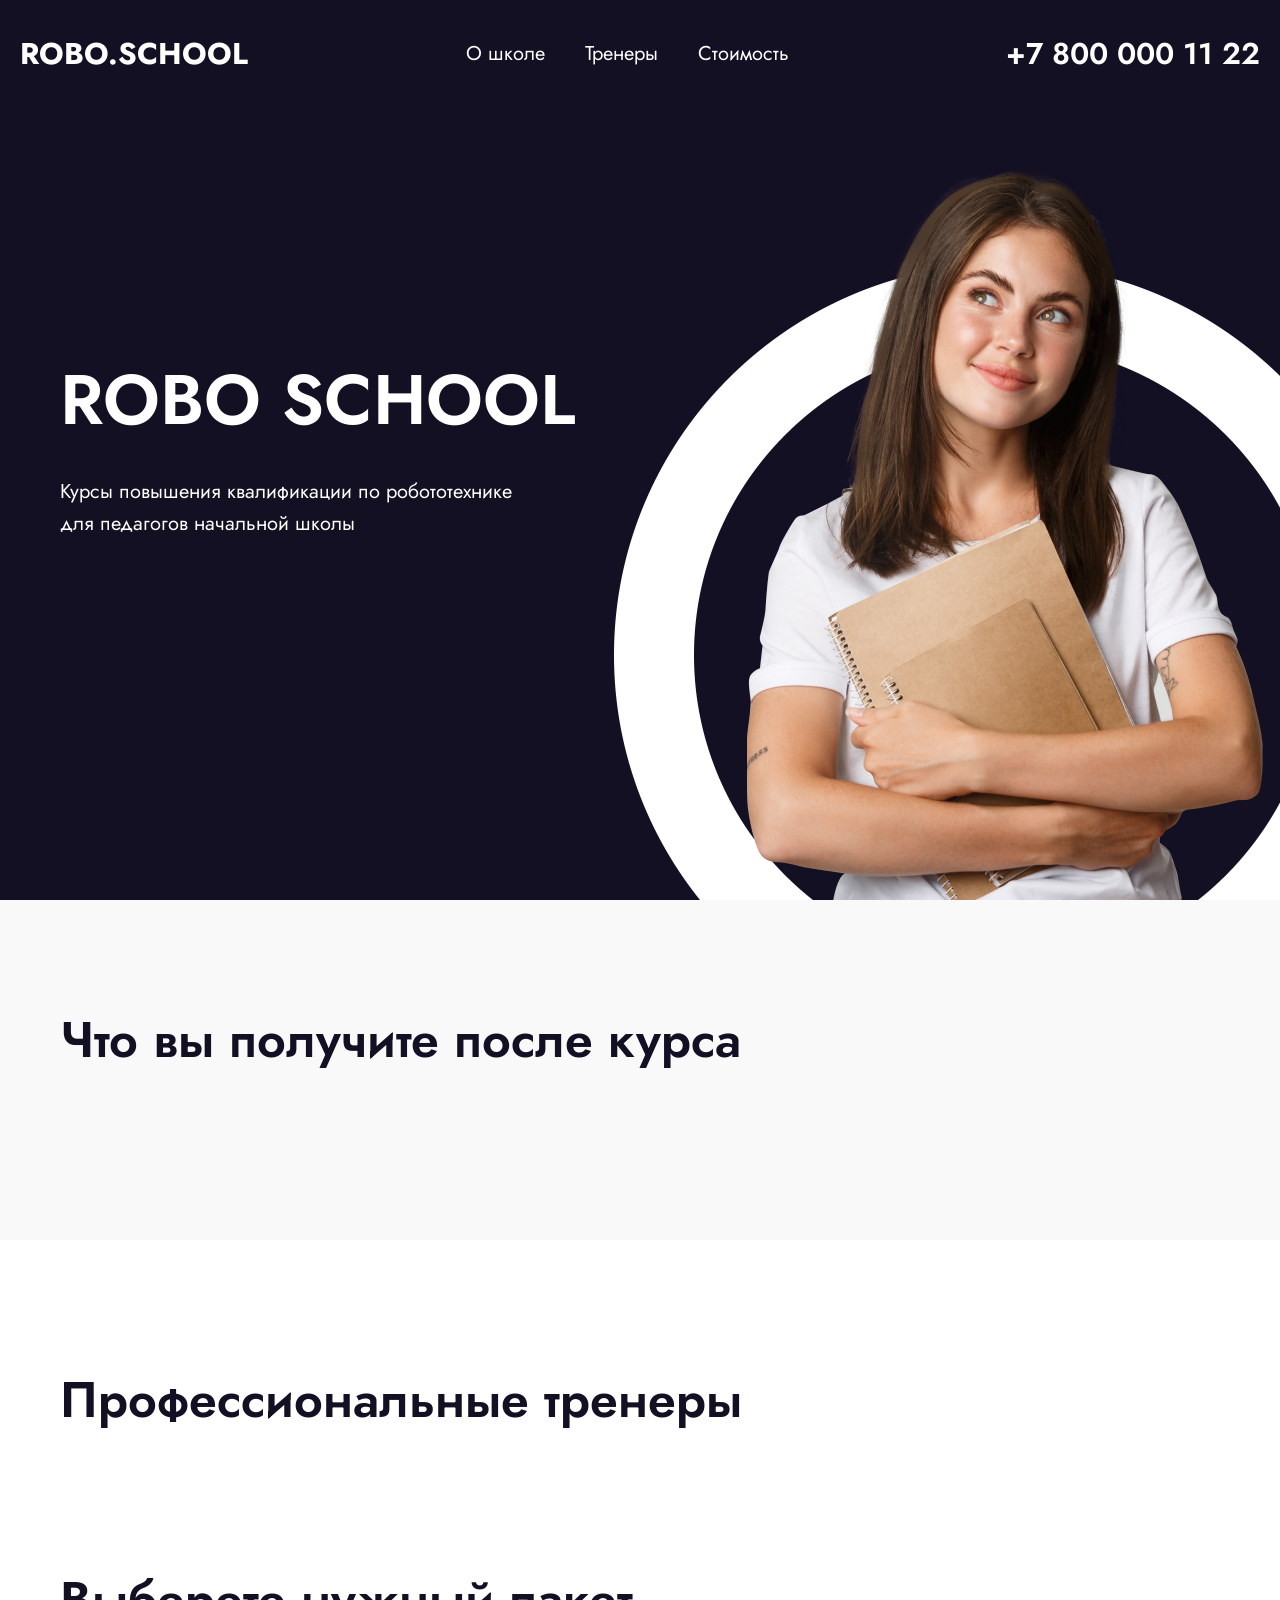
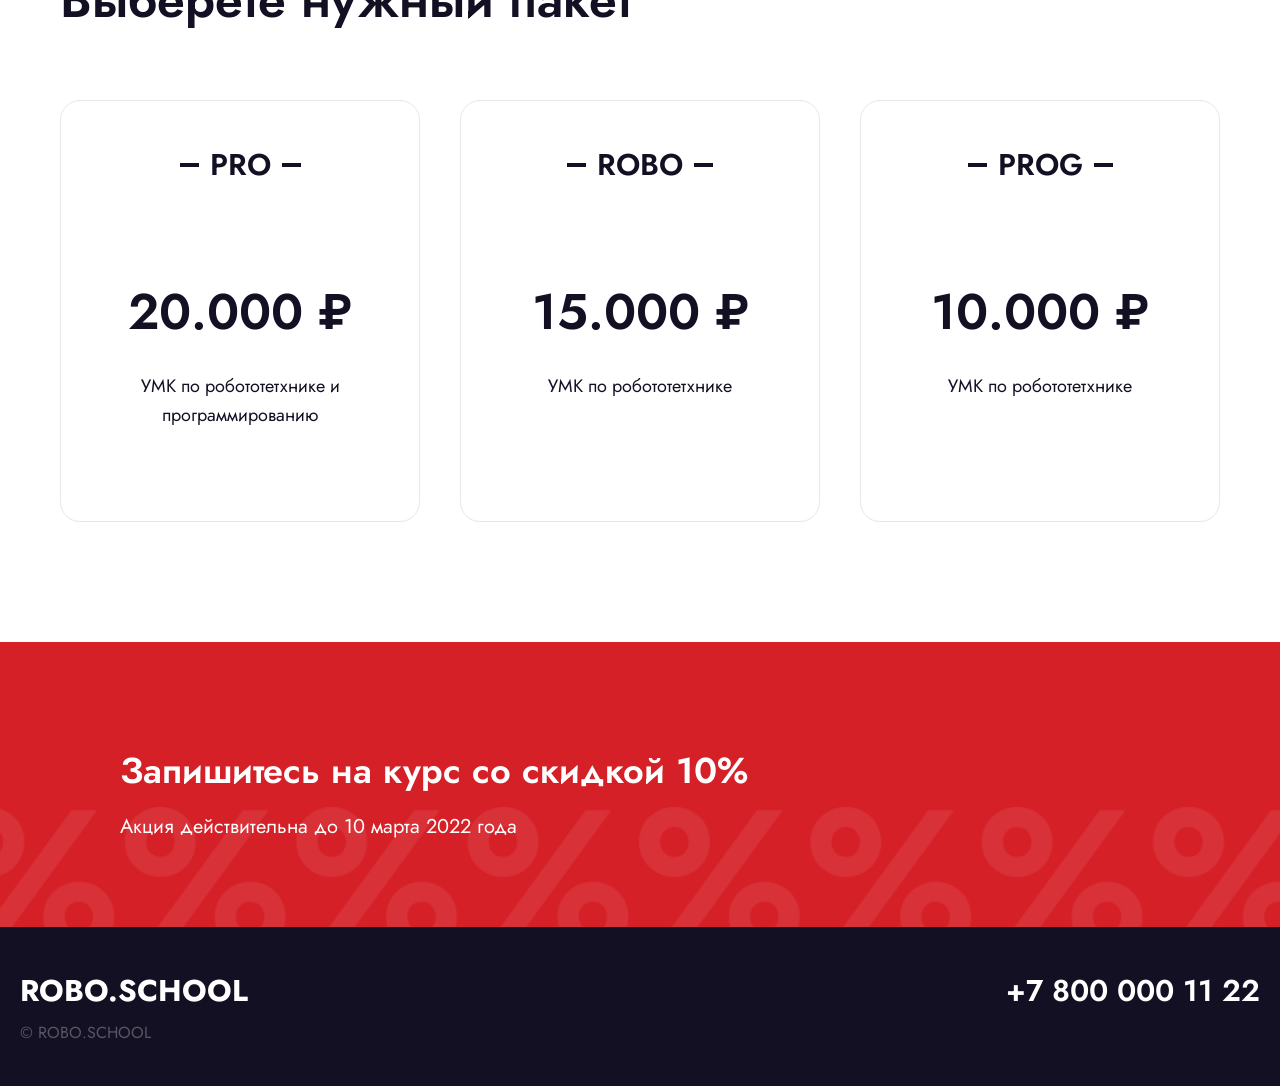
==== pr-/index.html @ 10975959 "deploy: 03b5c4674b8fe42978839a0ac30d35cf24e8079e" ====
<!doctype html>
<html lang="en">
  <head>
    <meta charset="UTF-8" />
    <meta name="viewport" content="width=device-width, initial-scale=1.0" />
    <title>Vite + React</title>
    <script type="module" crossorigin src="./assets/index-CXg_FxU7.js"></script>
    <link rel="stylesheet" crossorigin href="./assets/index.css">
  </head>
  <body>
    <div id="root"></div>
  </body>
</html>
---- pr-/assets/index.css ----
._container_1yjp9_1{margin:0 auto;padding:0 20px;max-width:1200px}._container_1yjp9_1._wide_1yjp9_6{max-width:1760px}@media screen and (max-width: 1024px){._container_1yjp9_1{padding:0 10px}}._logo_1rb8j_1{font-size:30px;font-weight:700;color:#fff}@media (max-width: 768px){._logo_1rb8j_1{font-size:20px}}._phoneCall_12clo_1{font-size:30px;font-weight:600;color:#fff}._phoneCall_12clo_1:hover{text-decoration:underline}._footer_1h3o1_1{background:#141024;color:#fff}._footer_1h3o1_1 ._content_1h3o1_5{padding:40px 0}._footer_1h3o1_1 ._content_1h3o1_5 ._wrapper_1h3o1_8{display:flex;justify-content:space-between;align-items:flex-start}._footer_1h3o1_1 ._content_1h3o1_5 ._copyright_1h3o1_13{font-size:16px;color:#595664;margin-top:5px}@media (max-width: 768px){._footer_1h3o1_1 ._content_1h3o1_5{padding:20px 0}._footer_1h3o1_1 ._content_1h3o1_5 ._wrapper_1h3o1_8{flex-direction:column;align-items:center;gap:20px}._footer_1h3o1_1 ._content_1h3o1_5 ._copyright_1h3o1_13{text-align:center;margin-top:40px}}._link_5upnr_1{white-space:nowrap;text-decoration:none;color:#fff;font-weight:400}._link_5upnr_1:hover{text-decoration:underline}._navbar_tcksv_1{display:flex;justify-content:space-between;align-items:center;list-style:none;gap:40px}._header_wcdqy_1{background:#141024;color:#fff;text-align:center;position:sticky;top:0;z-index:500}._header_wcdqy_1 ._content_wcdqy_9{display:flex;justify-content:space-between;align-items:center;padding:30px 0}@media (max-width: 1024px){._header_wcdqy_1 ._content_wcdqy_9{padding:10px 0}}._benefits_7eyi1_1{background-color:#f9f9f9;padding:100px 0}._benefits_7eyi1_1 ._wrapper_7eyi1_5 ._title_7eyi1_5{font-size:50px;font-weight:600}._benefits_7eyi1_1 ._wrapper_7eyi1_5 ._items_7eyi1_9{margin-top:60px;display:flex;justify-content:center;flex-wrap:wrap;gap:40px}._benefits_7eyi1_1 ._wrapper_7eyi1_5 ._items_7eyi1_9 ._item_7eyi1_9{flex-basis:360px}._benefits_7eyi1_1 ._wrapper_7eyi1_5 ._items_7eyi1_9 ._item_7eyi1_9 ._title_7eyi1_5{font-weight:600;font-size:24px;margin-top:20px}._benefits_7eyi1_1 ._wrapper_7eyi1_5 ._items_7eyi1_9 ._item_7eyi1_9 ._text_7eyi1_24{font-size:18px;color:#595664}@media (max-width: 768px){._benefits_7eyi1_1{padding:40px 0 52px}._benefits_7eyi1_1 ._wrapper_7eyi1_5 ._title_7eyi1_5{font-size:30px;line-height:1.3;text-align:center}._benefits_7eyi1_1 ._wrapper_7eyi1_5 ._items_7eyi1_9{margin-top:40px}._benefits_7eyi1_1 ._wrapper_7eyi1_5 ._items_7eyi1_9 ._item_7eyi1_9{flex-basis:300px}._benefits_7eyi1_1 ._wrapper_7eyi1_5 ._items_7eyi1_9 ._item_7eyi1_9 ._title_7eyi1_5{font-size:20px}._benefits_7eyi1_1 ._wrapper_7eyi1_5 ._items_7eyi1_9 ._item_7eyi1_9 ._text_7eyi1_24{font-size:16px}}._course_1msp0_1{background-color:#d52027;background-image:url(./percent.png);background-position:bottom;background-repeat:repeat-x;background-size:auto 120px;padding:87px 0;color:#fff}._course_1msp0_1 ._wrapper_1msp0_10{display:flex;flex-wrap:wrap;justify-content:center;gap:64px;padding:0 60px}._course_1msp0_1 ._wrapper_1msp0_10 ._text_1msp0_17{margin-top:19px;display:flex;flex:1 0 300px;flex-direction:column;color:#fff;line-height:1.3}._course_1msp0_1 ._wrapper_1msp0_10 ._text_1msp0_17 ._title_1msp0_25{font-weight:600;font-size:36px;line-height:1.3}._course_1msp0_1 ._wrapper_1msp0_10 ._text_1msp0_17 ._description_1msp0_30{margin-top:20px;font-weight:400}._course_1msp0_1 ._wrapper_1msp0_10 ._form_1msp0_34{display:flex;flex-direction:column;flex:0 1 500px;gap:10px}@media (max-width: 768px){._course_1msp0_1{background-image:none;padding:40px 0}._course_1msp0_1 ._wrapper_1msp0_10{gap:40px;padding:0}._course_1msp0_1 ._wrapper_1msp0_10 ._text_1msp0_17{text-align:center}._course_1msp0_1 ._wrapper_1msp0_10 ._text_1msp0_17 ._title_1msp0_25{font-size:30px}._course_1msp0_1 ._wrapper_1msp0_10 ._text_1msp0_17 ._description_1msp0_30{margin-top:10px}}._packageItem_lsbkm_1{flex-basis:360px;padding:40px;border:1px solid #e7e6e8;border-radius:20px;display:flex;flex-direction:column;align-items:center;text-align:center;transition:background-color .3s ease,color .3s ease,transform .3s ease}._packageItem_lsbkm_1:hover{background-color:#141024;color:#fff;transform:scale(1.03)}._packageItem_lsbkm_1:hover ._packageTitle_lsbkm_17:before,._packageItem_lsbkm_1:hover ._packageTitle_lsbkm_17:after{background-color:#fff}._packageItem_lsbkm_1 ._packageTitle_lsbkm_17{position:relative;font-weight:600;font-size:30px}._packageItem_lsbkm_1 ._packageTitle_lsbkm_17:before,._packageItem_lsbkm_1 ._packageTitle_lsbkm_17:after{position:absolute;content:"";top:50%;transform:translateY(-50%);height:4px;width:19px;background-color:#141024;transition:background-color .3s ease}._packageItem_lsbkm_1 ._packageTitle_lsbkm_17:before{left:-30px}._packageItem_lsbkm_1 ._packageTitle_lsbkm_17:after{right:-30px}._packageItem_lsbkm_1 ._packagePrice_lsbkm_41{margin-top:83px;font-weight:600;font-size:50px}._packageItem_lsbkm_1 ._packageDescription_lsbkm_46{margin-top:20px;font-size:18px;margin-bottom:51px}@media (max-width: 768px){._packageItem_lsbkm_1{padding:40px 20px;flex-basis:300px}._packageItem_lsbkm_1 ._packagePrice_lsbkm_41{font-size:40px;margin-top:40px}._packageItem_lsbkm_1 ._packageDescription_lsbkm_46{font-size:16px;max-width:250px;margin-bottom:40px}}._package_11eea_1 ._wrapper_11eea_1 ._title_11eea_1{font-size:50px;font-weight:600}._package_11eea_1 ._wrapper_11eea_1 ._packageList_11eea_5{display:flex;align-items:stretch;justify-content:center;flex-wrap:wrap;gap:40px;margin-top:60px}@media (max-width: 768px){._package_11eea_1{padding:60px 0}._package_11eea_1 ._wrapper_11eea_1 ._title_11eea_1{font-size:30px;line-height:1.4;text-align:center}._package_11eea_1 ._wrapper_11eea_1 ._packageList_11eea_5{margin-top:40px;gap:30px}}._promo_fthfa_1{position:relative;overflow:hidden;max-height:972px;height:calc(100dvh - 108px);background-color:#141024;color:#fff}._promo_fthfa_1 ._wrapper_fthfa_9{margin-top:116px;display:flex;flex-direction:column;align-items:flex-start}._promo_fthfa_1 ._wrapper_fthfa_9 ._title_fthfa_15{font-size:70px;font-weight:600}._promo_fthfa_1 ._wrapper_fthfa_9 ._subtitle_fthfa_19{margin-top:20px;max-width:478px}._promo_fthfa_1 ._wrapper_fthfa_9 ._img_fthfa_23{position:absolute;left:48%;top:55px;width:783px;height:auto}@media (max-width: 1024px){._promo_fthfa_1{height:calc(100dvh - 66px);padding:30px 0 40px}._promo_fthfa_1 ._wrapper_fthfa_9{margin-top:80px}}@media (max-width: 768px){._promo_fthfa_1{height:553px}._promo_fthfa_1 ._wrapper_fthfa_9{align-items:center;margin-top:0;height:100%}._promo_fthfa_1 ._wrapper_fthfa_9 ._title_fthfa_15{font-size:30px}._promo_fthfa_1 ._wrapper_fthfa_9 ._subtitle_fthfa_19{text-align:center;max-width:300px;margin-top:10px}._promo_fthfa_1 ._wrapper_fthfa_9 ._img_fthfa_23{width:273px;left:50%;top:unset;bottom:40px;transform:translate(-50%)}}._teachers_b3w72_1{padding-bottom:0}._teachers_b3w72_1 ._wrapper_b3w72_4 ._title_b3w72_4{font-size:50px;font-weight:600}@media (max-width: 768px){._teachers_b3w72_1{padding-top:60px}._teachers_b3w72_1 ._wrapper_b3w72_4 ._title_b3w72_4{line-height:1.4;font-size:30px;text-align:center}}*{padding:0;margin:0;border:none}*,*:before,*:after{padding:0;margin:0;border:0;-moz-box-sizing:border-box;-webkit-box-sizing:border-box;box-sizing:border-box}:focus,:active{outline:none}a:focus,a:active{outline:none}a,a:link,a:visited,a:hover{text-decoration:none}aside,nav,footer,header,section,main{display:block}h1,h2,h3,h4,h5,h6,p{font-size:inherit;font-weight:inherit}ul,ul li{list-style:none}img,svg{max-width:100%;height:auto}address{font-style:normal}input,textarea,button,select{font-family:inherit;font-size:inherit;color:inherit;background-color:transparent}input::-ms-clear{display:none}button,input[type=submit]{display:inline-block;box-shadow:none;background-color:transparent;background:none;cursor:pointer}input:focus,input:active,button:focus,button:active{outline:none}button::-moz-focus-inner{padding:0;border:0}label{cursor:pointer}@font-face{font-family:Jost;src:url(./Jost-Regular.woff2) format("woff2"),url(./Jost-Regular.ttf) format("ttf");font-weight:400;font-style:normal;font-display:swap}@font-face{font-family:Jost;src:url(./Jost-SemiBold.woff2) format("woff2"),url(./Jost-SemiBold.ttf) format("ttf");font-weight:600;font-style:normal;font-display:swap}@font-face{font-family:Jost;src:url(./Jost-Bold.woff2) format("woff2"),url(./Jost-Bold.ttf) format("ttf");font-weight:700;font-style:normal;font-display:swap}html{scroll-behavior:smooth}body{min-width:320px;min-height:100dvh;margin:0;font-family:Jost,sans-serif;font-weight:400;line-height:1.6;color:#141024;background-color:#fff;font-size:20px}body .lock{overflow:hidden}section{padding:120px 0}@media (max-width: 768px){body{font-size:16px}}
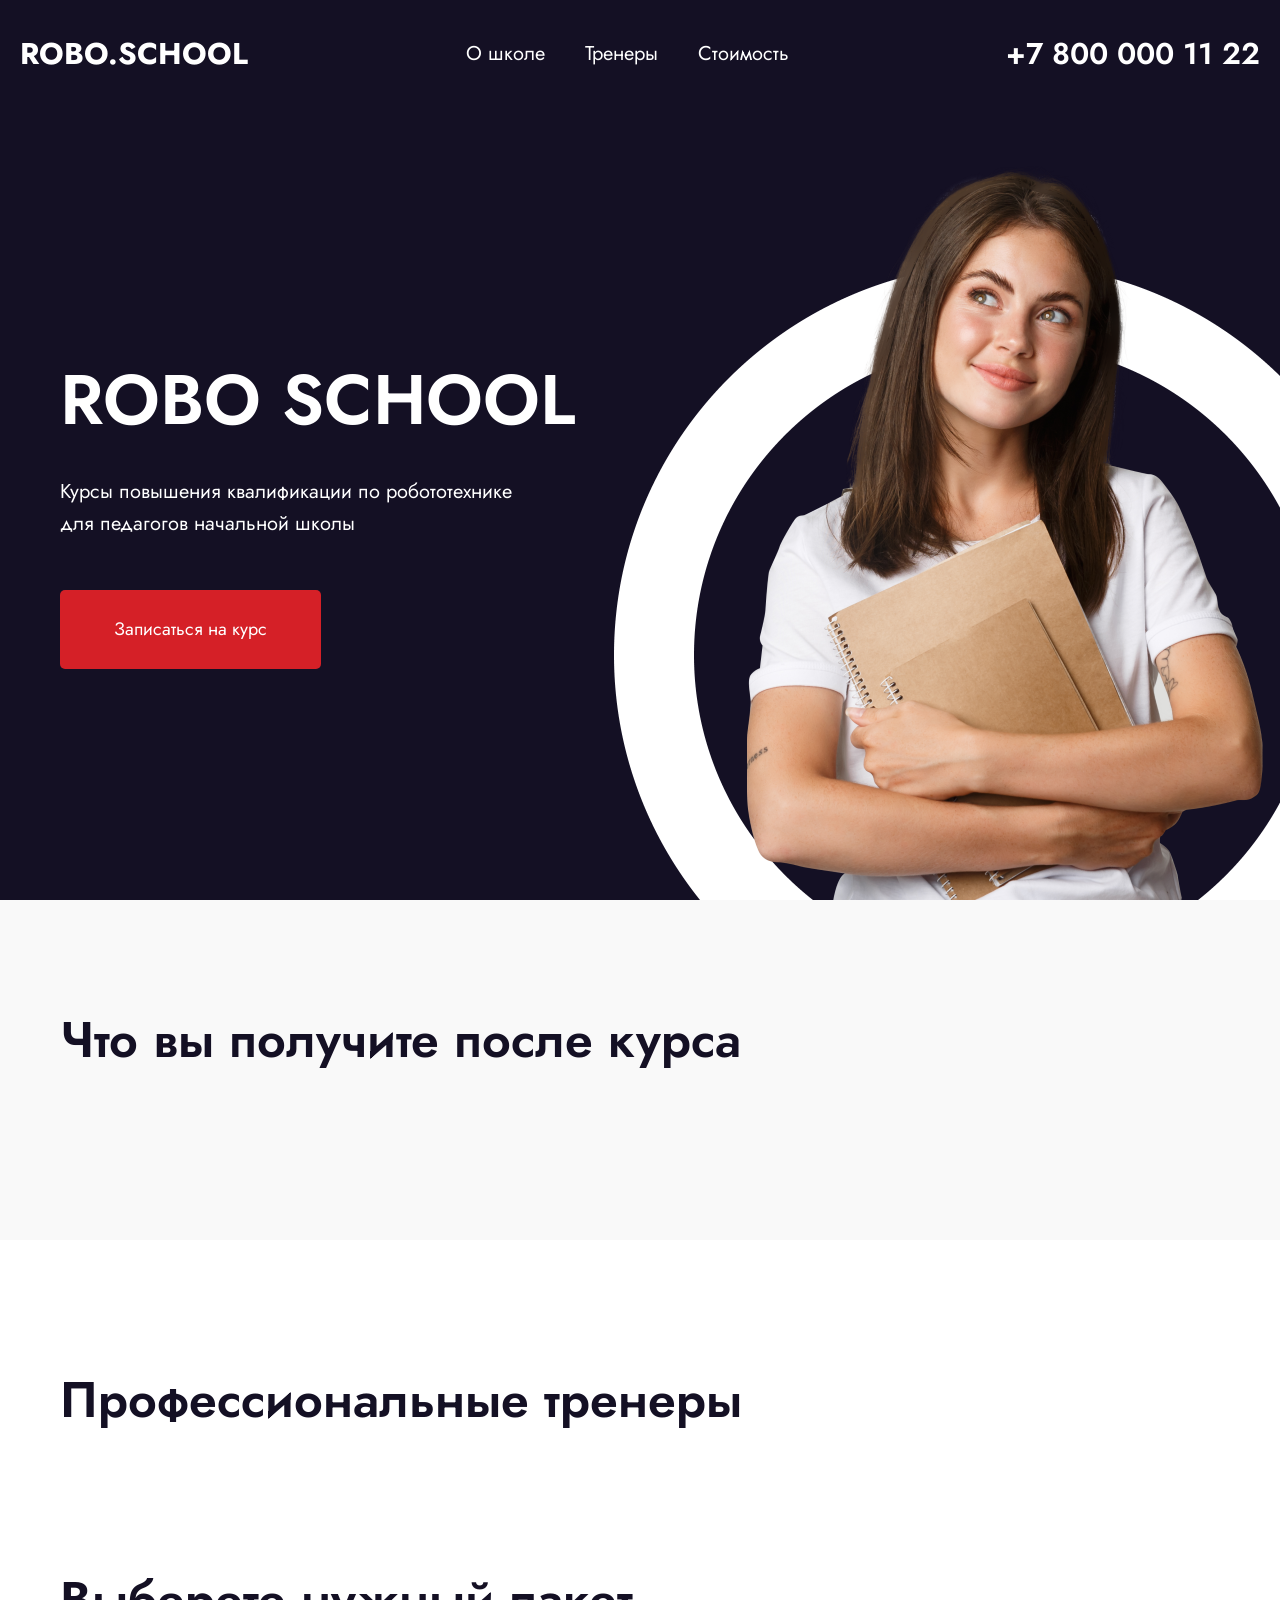
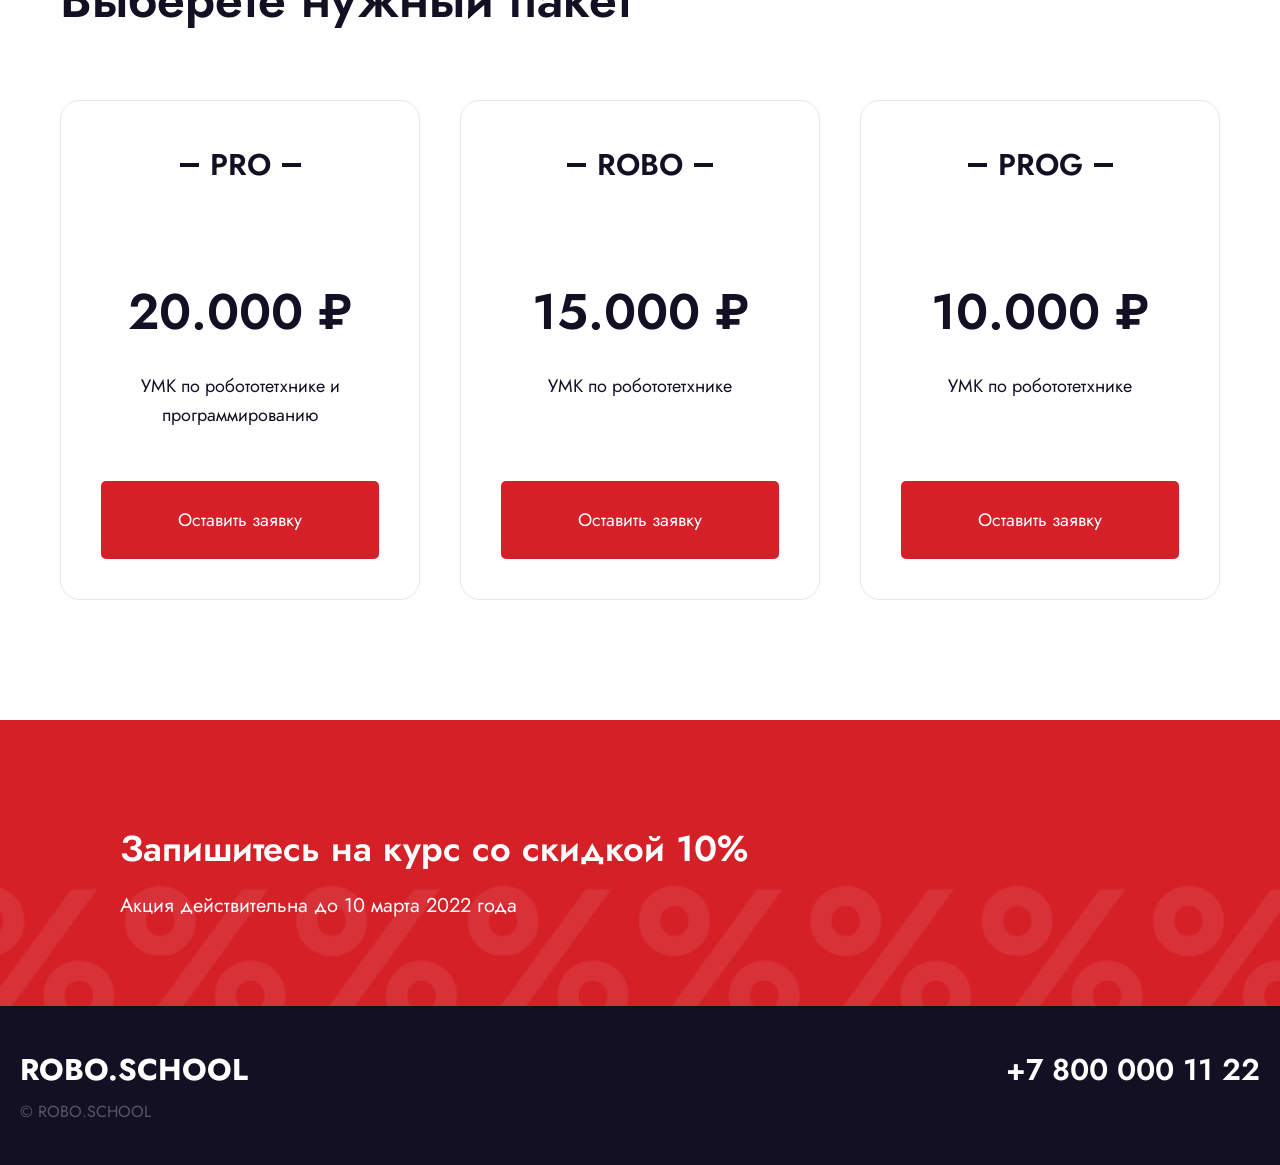
==== commit dbaf7f28: "deploy: 6cdd5f29ef4ab4408047e43806239aae95928a84" ====
--- a/pr-/index.html
+++ b/pr-/index.html
@@ -4,7 +4,7 @@
     <meta charset="UTF-8" />
     <meta name="viewport" content="width=device-width, initial-scale=1.0" />
     <title>Vite + React</title>
-    <script type="module" crossorigin src="./assets/index-CXg_FxU7.js"></script>
+    <script type="module" crossorigin src="./assets/index-CHeGaRl-.js"></script>
     <link rel="stylesheet" crossorigin href="./assets/index.css">
   </head>
   <body>
--- a/pr-/assets/index.css
+++ b/pr-/assets/index.css
@@ -1 +1 @@
-._container_1yjp9_1{margin:0 auto;padding:0 20px;max-width:1200px}._container_1yjp9_1._wide_1yjp9_6{max-width:1760px}@media screen and (max-width: 1024px){._container_1yjp9_1{padding:0 10px}}._logo_1rb8j_1{font-size:30px;font-weight:700;color:#fff}@media (max-width: 768px){._logo_1rb8j_1{font-size:20px}}._phoneCall_12clo_1{font-size:30px;font-weight:600;color:#fff}._phoneCall_12clo_1:hover{text-decoration:underline}._footer_1h3o1_1{background:#141024;color:#fff}._footer_1h3o1_1 ._content_1h3o1_5{padding:40px 0}._footer_1h3o1_1 ._content_1h3o1_5 ._wrapper_1h3o1_8{display:flex;justify-content:space-between;align-items:flex-start}._footer_1h3o1_1 ._content_1h3o1_5 ._copyright_1h3o1_13{font-size:16px;color:#595664;margin-top:5px}@media (max-width: 768px){._footer_1h3o1_1 ._content_1h3o1_5{padding:20px 0}._footer_1h3o1_1 ._content_1h3o1_5 ._wrapper_1h3o1_8{flex-direction:column;align-items:center;gap:20px}._footer_1h3o1_1 ._content_1h3o1_5 ._copyright_1h3o1_13{text-align:center;margin-top:40px}}._link_5upnr_1{white-space:nowrap;text-decoration:none;color:#fff;font-weight:400}._link_5upnr_1:hover{text-decoration:underline}._navbar_tcksv_1{display:flex;justify-content:space-between;align-items:center;list-style:none;gap:40px}._header_wcdqy_1{background:#141024;color:#fff;text-align:center;position:sticky;top:0;z-index:500}._header_wcdqy_1 ._content_wcdqy_9{display:flex;justify-content:space-between;align-items:center;padding:30px 0}@media (max-width: 1024px){._header_wcdqy_1 ._content_wcdqy_9{padding:10px 0}}._benefits_7eyi1_1{background-color:#f9f9f9;padding:100px 0}._benefits_7eyi1_1 ._wrapper_7eyi1_5 ._title_7eyi1_5{font-size:50px;font-weight:600}._benefits_7eyi1_1 ._wrapper_7eyi1_5 ._items_7eyi1_9{margin-top:60px;display:flex;justify-content:center;flex-wrap:wrap;gap:40px}._benefits_7eyi1_1 ._wrapper_7eyi1_5 ._items_7eyi1_9 ._item_7eyi1_9{flex-basis:360px}._benefits_7eyi1_1 ._wrapper_7eyi1_5 ._items_7eyi1_9 ._item_7eyi1_9 ._title_7eyi1_5{font-weight:600;font-size:24px;margin-top:20px}._benefits_7eyi1_1 ._wrapper_7eyi1_5 ._items_7eyi1_9 ._item_7eyi1_9 ._text_7eyi1_24{font-size:18px;color:#595664}@media (max-width: 768px){._benefits_7eyi1_1{padding:40px 0 52px}._benefits_7eyi1_1 ._wrapper_7eyi1_5 ._title_7eyi1_5{font-size:30px;line-height:1.3;text-align:center}._benefits_7eyi1_1 ._wrapper_7eyi1_5 ._items_7eyi1_9{margin-top:40px}._benefits_7eyi1_1 ._wrapper_7eyi1_5 ._items_7eyi1_9 ._item_7eyi1_9{flex-basis:300px}._benefits_7eyi1_1 ._wrapper_7eyi1_5 ._items_7eyi1_9 ._item_7eyi1_9 ._title_7eyi1_5{font-size:20px}._benefits_7eyi1_1 ._wrapper_7eyi1_5 ._items_7eyi1_9 ._item_7eyi1_9 ._text_7eyi1_24{font-size:16px}}._course_1msp0_1{background-color:#d52027;background-image:url(./percent.png);background-position:bottom;background-repeat:repeat-x;background-size:auto 120px;padding:87px 0;color:#fff}._course_1msp0_1 ._wrapper_1msp0_10{display:flex;flex-wrap:wrap;justify-content:center;gap:64px;padding:0 60px}._course_1msp0_1 ._wrapper_1msp0_10 ._text_1msp0_17{margin-top:19px;display:flex;flex:1 0 300px;flex-direction:column;color:#fff;line-height:1.3}._course_1msp0_1 ._wrapper_1msp0_10 ._text_1msp0_17 ._title_1msp0_25{font-weight:600;font-size:36px;line-height:1.3}._course_1msp0_1 ._wrapper_1msp0_10 ._text_1msp0_17 ._description_1msp0_30{margin-top:20px;font-weight:400}._course_1msp0_1 ._wrapper_1msp0_10 ._form_1msp0_34{display:flex;flex-direction:column;flex:0 1 500px;gap:10px}@media (max-width: 768px){._course_1msp0_1{background-image:none;padding:40px 0}._course_1msp0_1 ._wrapper_1msp0_10{gap:40px;padding:0}._course_1msp0_1 ._wrapper_1msp0_10 ._text_1msp0_17{text-align:center}._course_1msp0_1 ._wrapper_1msp0_10 ._text_1msp0_17 ._title_1msp0_25{font-size:30px}._course_1msp0_1 ._wrapper_1msp0_10 ._text_1msp0_17 ._description_1msp0_30{margin-top:10px}}._packageItem_lsbkm_1{flex-basis:360px;padding:40px;border:1px solid #e7e6e8;border-radius:20px;display:flex;flex-direction:column;align-items:center;text-align:center;transition:background-color .3s ease,color .3s ease,transform .3s ease}._packageItem_lsbkm_1:hover{background-color:#141024;color:#fff;transform:scale(1.03)}._packageItem_lsbkm_1:hover ._packageTitle_lsbkm_17:before,._packageItem_lsbkm_1:hover ._packageTitle_lsbkm_17:after{background-color:#fff}._packageItem_lsbkm_1 ._packageTitle_lsbkm_17{position:relative;font-weight:600;font-size:30px}._packageItem_lsbkm_1 ._packageTitle_lsbkm_17:before,._packageItem_lsbkm_1 ._packageTitle_lsbkm_17:after{position:absolute;content:"";top:50%;transform:translateY(-50%);height:4px;width:19px;background-color:#141024;transition:background-color .3s ease}._packageItem_lsbkm_1 ._packageTitle_lsbkm_17:before{left:-30px}._packageItem_lsbkm_1 ._packageTitle_lsbkm_17:after{right:-30px}._packageItem_lsbkm_1 ._packagePrice_lsbkm_41{margin-top:83px;font-weight:600;font-size:50px}._packageItem_lsbkm_1 ._packageDescription_lsbkm_46{margin-top:20px;font-size:18px;margin-bottom:51px}@media (max-width: 768px){._packageItem_lsbkm_1{padding:40px 20px;flex-basis:300px}._packageItem_lsbkm_1 ._packagePrice_lsbkm_41{font-size:40px;margin-top:40px}._packageItem_lsbkm_1 ._packageDescription_lsbkm_46{font-size:16px;max-width:250px;margin-bottom:40px}}._package_11eea_1 ._wrapper_11eea_1 ._title_11eea_1{font-size:50px;font-weight:600}._package_11eea_1 ._wrapper_11eea_1 ._packageList_11eea_5{display:flex;align-items:stretch;justify-content:center;flex-wrap:wrap;gap:40px;margin-top:60px}@media (max-width: 768px){._package_11eea_1{padding:60px 0}._package_11eea_1 ._wrapper_11eea_1 ._title_11eea_1{font-size:30px;line-height:1.4;text-align:center}._package_11eea_1 ._wrapper_11eea_1 ._packageList_11eea_5{margin-top:40px;gap:30px}}._promo_fthfa_1{position:relative;overflow:hidden;max-height:972px;height:calc(100dvh - 108px);background-color:#141024;color:#fff}._promo_fthfa_1 ._wrapper_fthfa_9{margin-top:116px;display:flex;flex-direction:column;align-items:flex-start}._promo_fthfa_1 ._wrapper_fthfa_9 ._title_fthfa_15{font-size:70px;font-weight:600}._promo_fthfa_1 ._wrapper_fthfa_9 ._subtitle_fthfa_19{margin-top:20px;max-width:478px}._promo_fthfa_1 ._wrapper_fthfa_9 ._img_fthfa_23{position:absolute;left:48%;top:55px;width:783px;height:auto}@media (max-width: 1024px){._promo_fthfa_1{height:calc(100dvh - 66px);padding:30px 0 40px}._promo_fthfa_1 ._wrapper_fthfa_9{margin-top:80px}}@media (max-width: 768px){._promo_fthfa_1{height:553px}._promo_fthfa_1 ._wrapper_fthfa_9{align-items:center;margin-top:0;height:100%}._promo_fthfa_1 ._wrapper_fthfa_9 ._title_fthfa_15{font-size:30px}._promo_fthfa_1 ._wrapper_fthfa_9 ._subtitle_fthfa_19{text-align:center;max-width:300px;margin-top:10px}._promo_fthfa_1 ._wrapper_fthfa_9 ._img_fthfa_23{width:273px;left:50%;top:unset;bottom:40px;transform:translate(-50%)}}._teachers_b3w72_1{padding-bottom:0}._teachers_b3w72_1 ._wrapper_b3w72_4 ._title_b3w72_4{font-size:50px;font-weight:600}@media (max-width: 768px){._teachers_b3w72_1{padding-top:60px}._teachers_b3w72_1 ._wrapper_b3w72_4 ._title_b3w72_4{line-height:1.4;font-size:30px;text-align:center}}*{padding:0;margin:0;border:none}*,*:before,*:after{padding:0;margin:0;border:0;-moz-box-sizing:border-box;-webkit-box-sizing:border-box;box-sizing:border-box}:focus,:active{outline:none}a:focus,a:active{outline:none}a,a:link,a:visited,a:hover{text-decoration:none}aside,nav,footer,header,section,main{display:block}h1,h2,h3,h4,h5,h6,p{font-size:inherit;font-weight:inherit}ul,ul li{list-style:none}img,svg{max-width:100%;height:auto}address{font-style:normal}input,textarea,button,select{font-family:inherit;font-size:inherit;color:inherit;background-color:transparent}input::-ms-clear{display:none}button,input[type=submit]{display:inline-block;box-shadow:none;background-color:transparent;background:none;cursor:pointer}input:focus,input:active,button:focus,button:active{outline:none}button::-moz-focus-inner{padding:0;border:0}label{cursor:pointer}@font-face{font-family:Jost;src:url(./Jost-Regular.woff2) format("woff2"),url(./Jost-Regular.ttf) format("ttf");font-weight:400;font-style:normal;font-display:swap}@font-face{font-family:Jost;src:url(./Jost-SemiBold.woff2) format("woff2"),url(./Jost-SemiBold.ttf) format("ttf");font-weight:600;font-style:normal;font-display:swap}@font-face{font-family:Jost;src:url(./Jost-Bold.woff2) format("woff2"),url(./Jost-Bold.ttf) format("ttf");font-weight:700;font-style:normal;font-display:swap}html{scroll-behavior:smooth}body{min-width:320px;min-height:100dvh;margin:0;font-family:Jost,sans-serif;font-weight:400;line-height:1.6;color:#141024;background-color:#fff;font-size:20px}body .lock{overflow:hidden}section{padding:120px 0}@media (max-width: 768px){body{font-size:16px}}
+._container_1ewqi_1{margin:0 auto;padding:0 20px;max-width:1200px;height:100%}._container_1ewqi_1._wide_1ewqi_7{max-width:1760px}@media screen and (max-width: 1024px){._container_1ewqi_1{padding:0 10px}}._logo_1rb8j_1{font-size:30px;font-weight:700;color:#fff}@media (max-width: 768px){._logo_1rb8j_1{font-size:20px}}._phoneCall_12clo_1{font-size:30px;font-weight:600;color:#fff}._phoneCall_12clo_1:hover{text-decoration:underline}._footer_1h3o1_1{background:#141024;color:#fff}._footer_1h3o1_1 ._content_1h3o1_5{padding:40px 0}._footer_1h3o1_1 ._content_1h3o1_5 ._wrapper_1h3o1_8{display:flex;justify-content:space-between;align-items:flex-start}._footer_1h3o1_1 ._content_1h3o1_5 ._copyright_1h3o1_13{font-size:16px;color:#595664;margin-top:5px}@media (max-width: 768px){._footer_1h3o1_1 ._content_1h3o1_5{padding:20px 0}._footer_1h3o1_1 ._content_1h3o1_5 ._wrapper_1h3o1_8{flex-direction:column;align-items:center;gap:20px}._footer_1h3o1_1 ._content_1h3o1_5 ._copyright_1h3o1_13{text-align:center;margin-top:40px}}._link_5upnr_1{white-space:nowrap;text-decoration:none;color:#fff;font-weight:400}._link_5upnr_1:hover{text-decoration:underline}._navbar_tcksv_1{display:flex;justify-content:space-between;align-items:center;list-style:none;gap:40px}._header_wcdqy_1{background:#141024;color:#fff;text-align:center;position:sticky;top:0;z-index:500}._header_wcdqy_1 ._content_wcdqy_9{display:flex;justify-content:space-between;align-items:center;padding:30px 0}@media (max-width: 1024px){._header_wcdqy_1 ._content_wcdqy_9{padding:10px 0}}._benefits_7eyi1_1{background-color:#f9f9f9;padding:100px 0}._benefits_7eyi1_1 ._wrapper_7eyi1_5 ._title_7eyi1_5{font-size:50px;font-weight:600}._benefits_7eyi1_1 ._wrapper_7eyi1_5 ._items_7eyi1_9{margin-top:60px;display:flex;justify-content:center;flex-wrap:wrap;gap:40px}._benefits_7eyi1_1 ._wrapper_7eyi1_5 ._items_7eyi1_9 ._item_7eyi1_9{flex-basis:360px}._benefits_7eyi1_1 ._wrapper_7eyi1_5 ._items_7eyi1_9 ._item_7eyi1_9 ._title_7eyi1_5{font-weight:600;font-size:24px;margin-top:20px}._benefits_7eyi1_1 ._wrapper_7eyi1_5 ._items_7eyi1_9 ._item_7eyi1_9 ._text_7eyi1_24{font-size:18px;color:#595664}@media (max-width: 768px){._benefits_7eyi1_1{padding:40px 0 52px}._benefits_7eyi1_1 ._wrapper_7eyi1_5 ._title_7eyi1_5{font-size:30px;line-height:1.3;text-align:center}._benefits_7eyi1_1 ._wrapper_7eyi1_5 ._items_7eyi1_9{margin-top:40px}._benefits_7eyi1_1 ._wrapper_7eyi1_5 ._items_7eyi1_9 ._item_7eyi1_9{flex-basis:300px}._benefits_7eyi1_1 ._wrapper_7eyi1_5 ._items_7eyi1_9 ._item_7eyi1_9 ._title_7eyi1_5{font-size:20px}._benefits_7eyi1_1 ._wrapper_7eyi1_5 ._items_7eyi1_9 ._item_7eyi1_9 ._text_7eyi1_24{font-size:16px}}._course_1msp0_1{background-color:#d52027;background-image:url(./percent.png);background-position:bottom;background-repeat:repeat-x;background-size:auto 120px;padding:87px 0;color:#fff}._course_1msp0_1 ._wrapper_1msp0_10{display:flex;flex-wrap:wrap;justify-content:center;gap:64px;padding:0 60px}._course_1msp0_1 ._wrapper_1msp0_10 ._text_1msp0_17{margin-top:19px;display:flex;flex:1 0 300px;flex-direction:column;color:#fff;line-height:1.3}._course_1msp0_1 ._wrapper_1msp0_10 ._text_1msp0_17 ._title_1msp0_25{font-weight:600;font-size:36px;line-height:1.3}._course_1msp0_1 ._wrapper_1msp0_10 ._text_1msp0_17 ._description_1msp0_30{margin-top:20px;font-weight:400}._course_1msp0_1 ._wrapper_1msp0_10 ._form_1msp0_34{display:flex;flex-direction:column;flex:0 1 500px;gap:10px}@media (max-width: 768px){._course_1msp0_1{background-image:none;padding:40px 0}._course_1msp0_1 ._wrapper_1msp0_10{gap:40px;padding:0}._course_1msp0_1 ._wrapper_1msp0_10 ._text_1msp0_17{text-align:center}._course_1msp0_1 ._wrapper_1msp0_10 ._text_1msp0_17 ._title_1msp0_25{font-size:30px}._course_1msp0_1 ._wrapper_1msp0_10 ._text_1msp0_17 ._description_1msp0_30{margin-top:10px}}._button_1bgjq_1{display:inline-flex;justify-content:center;align-items:center;padding:25px 54px;font-size:18px;font-weight:400;line-height:1.6;text-align:center;text-decoration:none;cursor:pointer;border:none;border-radius:5px;-webkit-user-select:none;user-select:none}._primary_1bgjq_17{background-color:#d52027;color:#fff;transition:background-color .3s ease}._primary_1bgjq_17:hover{background-color:#b9191d}._secondary_1bgjq_26{background-color:#141024;color:#e7e6e8;transition:background-color .3s ease}._secondary_1bgjq_26:hover{background:#282148}._text_1bgjq_35{padding:0;border-radius:0;color:#d52027;transition:color .3s ease}._text_1bgjq_35:hover{color:#b9191d}._packageItem_1s67t_1{flex-basis:360px;padding:40px;border:1px solid #e7e6e8;border-radius:20px;display:flex;flex-direction:column;align-items:center;text-align:center;transition:background-color .3s ease,color .3s ease,transform .3s ease}._packageItem_1s67t_1:hover{background-color:#141024;color:#fff;transform:scale(1.03)}._packageItem_1s67t_1:hover ._packageTitle_1s67t_17:before,._packageItem_1s67t_1:hover ._packageTitle_1s67t_17:after{background-color:#fff}._packageItem_1s67t_1 ._packageTitle_1s67t_17{position:relative;font-weight:600;font-size:30px}._packageItem_1s67t_1 ._packageTitle_1s67t_17:before,._packageItem_1s67t_1 ._packageTitle_1s67t_17:after{position:absolute;content:"";top:50%;transform:translateY(-50%);height:4px;width:19px;background-color:#141024;transition:background-color .3s ease}._packageItem_1s67t_1 ._packageTitle_1s67t_17:before{left:-30px}._packageItem_1s67t_1 ._packageTitle_1s67t_17:after{right:-30px}._packageItem_1s67t_1 ._packagePrice_1s67t_41{margin-top:83px;font-weight:600;font-size:50px}._packageItem_1s67t_1 ._packageDescription_1s67t_46{margin-top:20px;font-size:18px;margin-bottom:51px}._packageItem_1s67t_1 ._packageBtn_1s67t_51{margin-top:auto;width:100%}@media (max-width: 768px){._packageItem_1s67t_1{padding:40px 20px;flex-basis:300px}._packageItem_1s67t_1 ._packagePrice_1s67t_41{font-size:40px;margin-top:40px}._packageItem_1s67t_1 ._packageDescription_1s67t_46{font-size:16px;max-width:250px;margin-bottom:40px}._packageItem_1s67t_1 ._packageBtn_1s67t_51{padding:17px;font-size:16px}}._package_11eea_1 ._wrapper_11eea_1 ._title_11eea_1{font-size:50px;font-weight:600}._package_11eea_1 ._wrapper_11eea_1 ._packageList_11eea_5{display:flex;align-items:stretch;justify-content:center;flex-wrap:wrap;gap:40px;margin-top:60px}@media (max-width: 768px){._package_11eea_1{padding:60px 0}._package_11eea_1 ._wrapper_11eea_1 ._title_11eea_1{font-size:30px;line-height:1.4;text-align:center}._package_11eea_1 ._wrapper_11eea_1 ._packageList_11eea_5{margin-top:40px;gap:30px}}._promo_1s8qn_1{position:relative;overflow:hidden;max-height:972px;height:calc(100dvh - 108px);background-color:#141024;color:#fff}._promo_1s8qn_1 ._wrapper_1s8qn_9{margin-top:116px;display:flex;flex-direction:column;align-items:flex-start}._promo_1s8qn_1 ._wrapper_1s8qn_9 ._title_1s8qn_15{font-size:70px;font-weight:600}._promo_1s8qn_1 ._wrapper_1s8qn_9 ._subtitle_1s8qn_19{margin-top:20px;max-width:478px}._promo_1s8qn_1 ._wrapper_1s8qn_9 ._promoBtn_1s8qn_23{margin-top:50px}._promo_1s8qn_1 ._wrapper_1s8qn_9 ._img_1s8qn_26{position:absolute;left:48%;top:55px;width:783px;height:auto}@media (max-width: 1024px){._promo_1s8qn_1{height:calc(100dvh - 66px);padding:30px 0 40px}._promo_1s8qn_1 ._wrapper_1s8qn_9{margin-top:80px}}@media (max-width: 768px){._promo_1s8qn_1{height:553px}._promo_1s8qn_1 ._wrapper_1s8qn_9{align-items:center;margin-top:0;height:100%}._promo_1s8qn_1 ._wrapper_1s8qn_9 ._title_1s8qn_15{font-size:30px}._promo_1s8qn_1 ._wrapper_1s8qn_9 ._subtitle_1s8qn_19{text-align:center;max-width:300px;margin-top:10px}._promo_1s8qn_1 ._wrapper_1s8qn_9 ._promoBtn_1s8qn_23{margin-top:auto;padding:17px 54px;font-size:16px;min-width:300px;z-index:1}._promo_1s8qn_1 ._wrapper_1s8qn_9 ._img_1s8qn_26{width:273px;left:50%;top:unset;bottom:40px;transform:translate(-50%)}}._teachers_b3w72_1{padding-bottom:0}._teachers_b3w72_1 ._wrapper_b3w72_4 ._title_b3w72_4{font-size:50px;font-weight:600}@media (max-width: 768px){._teachers_b3w72_1{padding-top:60px}._teachers_b3w72_1 ._wrapper_b3w72_4 ._title_b3w72_4{line-height:1.4;font-size:30px;text-align:center}}*{padding:0;margin:0;border:none}*,*:before,*:after{padding:0;margin:0;border:0;-moz-box-sizing:border-box;-webkit-box-sizing:border-box;box-sizing:border-box}:focus,:active{outline:none}a:focus,a:active{outline:none}a,a:link,a:visited,a:hover{text-decoration:none}aside,nav,footer,header,section,main{display:block}h1,h2,h3,h4,h5,h6,p{font-size:inherit;font-weight:inherit}ul,ul li{list-style:none}img,svg{max-width:100%;height:auto}address{font-style:normal}input,textarea,button,select{font-family:inherit;font-size:inherit;color:inherit;background-color:transparent}input::-ms-clear{display:none}button,input[type=submit]{display:inline-block;box-shadow:none;background-color:transparent;background:none;cursor:pointer}input:focus,input:active,button:focus,button:active{outline:none}button::-moz-focus-inner{padding:0;border:0}label{cursor:pointer}@font-face{font-family:Jost;src:url(./Jost-Regular.woff2) format("woff2"),url(./Jost-Regular.ttf) format("ttf");font-weight:400;font-style:normal;font-display:swap}@font-face{font-family:Jost;src:url(./Jost-SemiBold.woff2) format("woff2"),url(./Jost-SemiBold.ttf) format("ttf");font-weight:600;font-style:normal;font-display:swap}@font-face{font-family:Jost;src:url(./Jost-Bold.woff2) format("woff2"),url(./Jost-Bold.ttf) format("ttf");font-weight:700;font-style:normal;font-display:swap}html{scroll-behavior:smooth}body{min-width:320px;min-height:100dvh;margin:0;font-family:Jost,sans-serif;font-weight:400;line-height:1.6;color:#141024;background-color:#fff;font-size:20px}body .lock{overflow:hidden}section{padding:120px 0}@media (max-width: 768px){body{font-size:16px}}
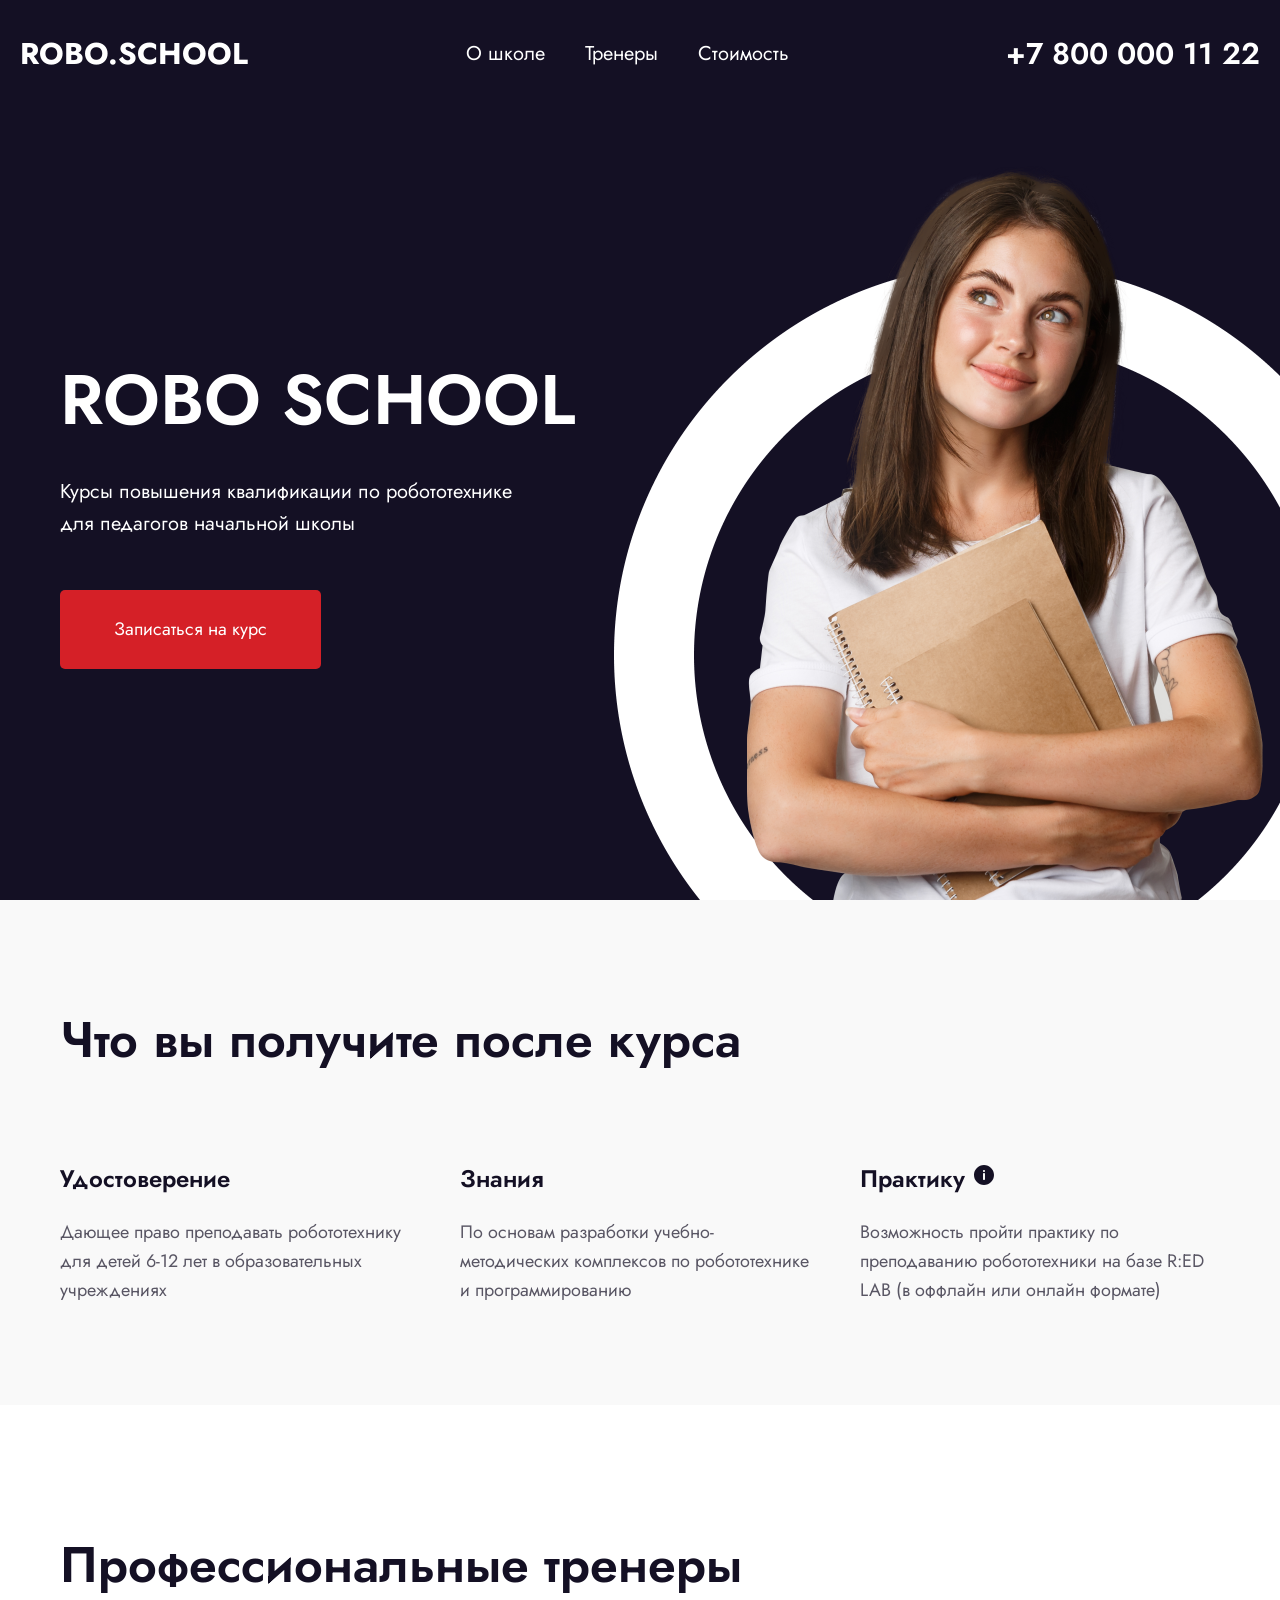
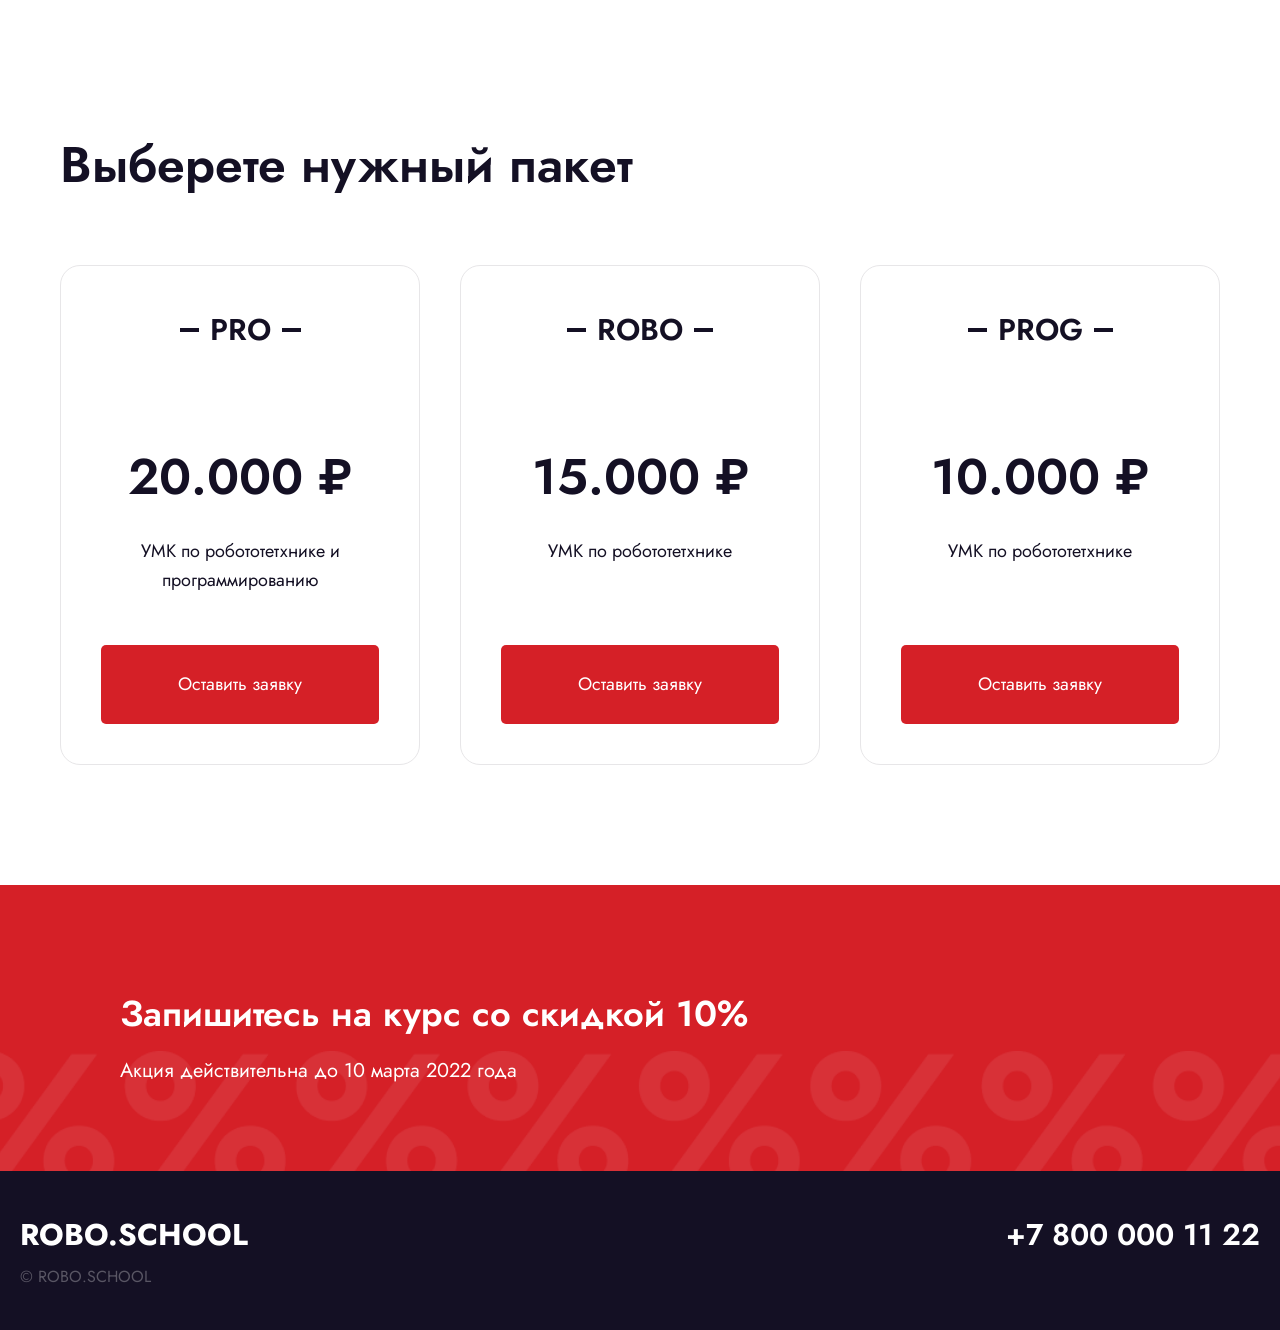
==== commit 1bd63ebd: "deploy: 4868de0bfeb17fd9a1a1f362b98e4e8c56d80e1e" ====
--- a/pr-/index.html
+++ b/pr-/index.html
@@ -4,7 +4,7 @@
     <meta charset="UTF-8" />
     <meta name="viewport" content="width=device-width, initial-scale=1.0" />
     <title>Vite + React</title>
-    <script type="module" crossorigin src="./assets/index-CHeGaRl-.js"></script>
+    <script type="module" crossorigin src="./assets/index-Dna_b6KP.js"></script>
     <link rel="stylesheet" crossorigin href="./assets/index.css">
   </head>
   <body>
--- a/pr-/assets/index.css
+++ b/pr-/assets/index.css
@@ -1 +1 @@
-._container_1ewqi_1{margin:0 auto;padding:0 20px;max-width:1200px;height:100%}._container_1ewqi_1._wide_1ewqi_7{max-width:1760px}@media screen and (max-width: 1024px){._container_1ewqi_1{padding:0 10px}}._logo_1rb8j_1{font-size:30px;font-weight:700;color:#fff}@media (max-width: 768px){._logo_1rb8j_1{font-size:20px}}._phoneCall_12clo_1{font-size:30px;font-weight:600;color:#fff}._phoneCall_12clo_1:hover{text-decoration:underline}._footer_1h3o1_1{background:#141024;color:#fff}._footer_1h3o1_1 ._content_1h3o1_5{padding:40px 0}._footer_1h3o1_1 ._content_1h3o1_5 ._wrapper_1h3o1_8{display:flex;justify-content:space-between;align-items:flex-start}._footer_1h3o1_1 ._content_1h3o1_5 ._copyright_1h3o1_13{font-size:16px;color:#595664;margin-top:5px}@media (max-width: 768px){._footer_1h3o1_1 ._content_1h3o1_5{padding:20px 0}._footer_1h3o1_1 ._content_1h3o1_5 ._wrapper_1h3o1_8{flex-direction:column;align-items:center;gap:20px}._footer_1h3o1_1 ._content_1h3o1_5 ._copyright_1h3o1_13{text-align:center;margin-top:40px}}._link_5upnr_1{white-space:nowrap;text-decoration:none;color:#fff;font-weight:400}._link_5upnr_1:hover{text-decoration:underline}._navbar_tcksv_1{display:flex;justify-content:space-between;align-items:center;list-style:none;gap:40px}._header_wcdqy_1{background:#141024;color:#fff;text-align:center;position:sticky;top:0;z-index:500}._header_wcdqy_1 ._content_wcdqy_9{display:flex;justify-content:space-between;align-items:center;padding:30px 0}@media (max-width: 1024px){._header_wcdqy_1 ._content_wcdqy_9{padding:10px 0}}._benefits_7eyi1_1{background-color:#f9f9f9;padding:100px 0}._benefits_7eyi1_1 ._wrapper_7eyi1_5 ._title_7eyi1_5{font-size:50px;font-weight:600}._benefits_7eyi1_1 ._wrapper_7eyi1_5 ._items_7eyi1_9{margin-top:60px;display:flex;justify-content:center;flex-wrap:wrap;gap:40px}._benefits_7eyi1_1 ._wrapper_7eyi1_5 ._items_7eyi1_9 ._item_7eyi1_9{flex-basis:360px}._benefits_7eyi1_1 ._wrapper_7eyi1_5 ._items_7eyi1_9 ._item_7eyi1_9 ._title_7eyi1_5{font-weight:600;font-size:24px;margin-top:20px}._benefits_7eyi1_1 ._wrapper_7eyi1_5 ._items_7eyi1_9 ._item_7eyi1_9 ._text_7eyi1_24{font-size:18px;color:#595664}@media (max-width: 768px){._benefits_7eyi1_1{padding:40px 0 52px}._benefits_7eyi1_1 ._wrapper_7eyi1_5 ._title_7eyi1_5{font-size:30px;line-height:1.3;text-align:center}._benefits_7eyi1_1 ._wrapper_7eyi1_5 ._items_7eyi1_9{margin-top:40px}._benefits_7eyi1_1 ._wrapper_7eyi1_5 ._items_7eyi1_9 ._item_7eyi1_9{flex-basis:300px}._benefits_7eyi1_1 ._wrapper_7eyi1_5 ._items_7eyi1_9 ._item_7eyi1_9 ._title_7eyi1_5{font-size:20px}._benefits_7eyi1_1 ._wrapper_7eyi1_5 ._items_7eyi1_9 ._item_7eyi1_9 ._text_7eyi1_24{font-size:16px}}._course_1msp0_1{background-color:#d52027;background-image:url(./percent.png);background-position:bottom;background-repeat:repeat-x;background-size:auto 120px;padding:87px 0;color:#fff}._course_1msp0_1 ._wrapper_1msp0_10{display:flex;flex-wrap:wrap;justify-content:center;gap:64px;padding:0 60px}._course_1msp0_1 ._wrapper_1msp0_10 ._text_1msp0_17{margin-top:19px;display:flex;flex:1 0 300px;flex-direction:column;color:#fff;line-height:1.3}._course_1msp0_1 ._wrapper_1msp0_10 ._text_1msp0_17 ._title_1msp0_25{font-weight:600;font-size:36px;line-height:1.3}._course_1msp0_1 ._wrapper_1msp0_10 ._text_1msp0_17 ._description_1msp0_30{margin-top:20px;font-weight:400}._course_1msp0_1 ._wrapper_1msp0_10 ._form_1msp0_34{display:flex;flex-direction:column;flex:0 1 500px;gap:10px}@media (max-width: 768px){._course_1msp0_1{background-image:none;padding:40px 0}._course_1msp0_1 ._wrapper_1msp0_10{gap:40px;padding:0}._course_1msp0_1 ._wrapper_1msp0_10 ._text_1msp0_17{text-align:center}._course_1msp0_1 ._wrapper_1msp0_10 ._text_1msp0_17 ._title_1msp0_25{font-size:30px}._course_1msp0_1 ._wrapper_1msp0_10 ._text_1msp0_17 ._description_1msp0_30{margin-top:10px}}._button_1bgjq_1{display:inline-flex;justify-content:center;align-items:center;padding:25px 54px;font-size:18px;font-weight:400;line-height:1.6;text-align:center;text-decoration:none;cursor:pointer;border:none;border-radius:5px;-webkit-user-select:none;user-select:none}._primary_1bgjq_17{background-color:#d52027;color:#fff;transition:background-color .3s ease}._primary_1bgjq_17:hover{background-color:#b9191d}._secondary_1bgjq_26{background-color:#141024;color:#e7e6e8;transition:background-color .3s ease}._secondary_1bgjq_26:hover{background:#282148}._text_1bgjq_35{padding:0;border-radius:0;color:#d52027;transition:color .3s ease}._text_1bgjq_35:hover{color:#b9191d}._packageItem_1s67t_1{flex-basis:360px;padding:40px;border:1px solid #e7e6e8;border-radius:20px;display:flex;flex-direction:column;align-items:center;text-align:center;transition:background-color .3s ease,color .3s ease,transform .3s ease}._packageItem_1s67t_1:hover{background-color:#141024;color:#fff;transform:scale(1.03)}._packageItem_1s67t_1:hover ._packageTitle_1s67t_17:before,._packageItem_1s67t_1:hover ._packageTitle_1s67t_17:after{background-color:#fff}._packageItem_1s67t_1 ._packageTitle_1s67t_17{position:relative;font-weight:600;font-size:30px}._packageItem_1s67t_1 ._packageTitle_1s67t_17:before,._packageItem_1s67t_1 ._packageTitle_1s67t_17:after{position:absolute;content:"";top:50%;transform:translateY(-50%);height:4px;width:19px;background-color:#141024;transition:background-color .3s ease}._packageItem_1s67t_1 ._packageTitle_1s67t_17:before{left:-30px}._packageItem_1s67t_1 ._packageTitle_1s67t_17:after{right:-30px}._packageItem_1s67t_1 ._packagePrice_1s67t_41{margin-top:83px;font-weight:600;font-size:50px}._packageItem_1s67t_1 ._packageDescription_1s67t_46{margin-top:20px;font-size:18px;margin-bottom:51px}._packageItem_1s67t_1 ._packageBtn_1s67t_51{margin-top:auto;width:100%}@media (max-width: 768px){._packageItem_1s67t_1{padding:40px 20px;flex-basis:300px}._packageItem_1s67t_1 ._packagePrice_1s67t_41{font-size:40px;margin-top:40px}._packageItem_1s67t_1 ._packageDescription_1s67t_46{font-size:16px;max-width:250px;margin-bottom:40px}._packageItem_1s67t_1 ._packageBtn_1s67t_51{padding:17px;font-size:16px}}._package_11eea_1 ._wrapper_11eea_1 ._title_11eea_1{font-size:50px;font-weight:600}._package_11eea_1 ._wrapper_11eea_1 ._packageList_11eea_5{display:flex;align-items:stretch;justify-content:center;flex-wrap:wrap;gap:40px;margin-top:60px}@media (max-width: 768px){._package_11eea_1{padding:60px 0}._package_11eea_1 ._wrapper_11eea_1 ._title_11eea_1{font-size:30px;line-height:1.4;text-align:center}._package_11eea_1 ._wrapper_11eea_1 ._packageList_11eea_5{margin-top:40px;gap:30px}}._promo_1s8qn_1{position:relative;overflow:hidden;max-height:972px;height:calc(100dvh - 108px);background-color:#141024;color:#fff}._promo_1s8qn_1 ._wrapper_1s8qn_9{margin-top:116px;display:flex;flex-direction:column;align-items:flex-start}._promo_1s8qn_1 ._wrapper_1s8qn_9 ._title_1s8qn_15{font-size:70px;font-weight:600}._promo_1s8qn_1 ._wrapper_1s8qn_9 ._subtitle_1s8qn_19{margin-top:20px;max-width:478px}._promo_1s8qn_1 ._wrapper_1s8qn_9 ._promoBtn_1s8qn_23{margin-top:50px}._promo_1s8qn_1 ._wrapper_1s8qn_9 ._img_1s8qn_26{position:absolute;left:48%;top:55px;width:783px;height:auto}@media (max-width: 1024px){._promo_1s8qn_1{height:calc(100dvh - 66px);padding:30px 0 40px}._promo_1s8qn_1 ._wrapper_1s8qn_9{margin-top:80px}}@media (max-width: 768px){._promo_1s8qn_1{height:553px}._promo_1s8qn_1 ._wrapper_1s8qn_9{align-items:center;margin-top:0;height:100%}._promo_1s8qn_1 ._wrapper_1s8qn_9 ._title_1s8qn_15{font-size:30px}._promo_1s8qn_1 ._wrapper_1s8qn_9 ._subtitle_1s8qn_19{text-align:center;max-width:300px;margin-top:10px}._promo_1s8qn_1 ._wrapper_1s8qn_9 ._promoBtn_1s8qn_23{margin-top:auto;padding:17px 54px;font-size:16px;min-width:300px;z-index:1}._promo_1s8qn_1 ._wrapper_1s8qn_9 ._img_1s8qn_26{width:273px;left:50%;top:unset;bottom:40px;transform:translate(-50%)}}._teachers_b3w72_1{padding-bottom:0}._teachers_b3w72_1 ._wrapper_b3w72_4 ._title_b3w72_4{font-size:50px;font-weight:600}@media (max-width: 768px){._teachers_b3w72_1{padding-top:60px}._teachers_b3w72_1 ._wrapper_b3w72_4 ._title_b3w72_4{line-height:1.4;font-size:30px;text-align:center}}*{padding:0;margin:0;border:none}*,*:before,*:after{padding:0;margin:0;border:0;-moz-box-sizing:border-box;-webkit-box-sizing:border-box;box-sizing:border-box}:focus,:active{outline:none}a:focus,a:active{outline:none}a,a:link,a:visited,a:hover{text-decoration:none}aside,nav,footer,header,section,main{display:block}h1,h2,h3,h4,h5,h6,p{font-size:inherit;font-weight:inherit}ul,ul li{list-style:none}img,svg{max-width:100%;height:auto}address{font-style:normal}input,textarea,button,select{font-family:inherit;font-size:inherit;color:inherit;background-color:transparent}input::-ms-clear{display:none}button,input[type=submit]{display:inline-block;box-shadow:none;background-color:transparent;background:none;cursor:pointer}input:focus,input:active,button:focus,button:active{outline:none}button::-moz-focus-inner{padding:0;border:0}label{cursor:pointer}@font-face{font-family:Jost;src:url(./Jost-Regular.woff2) format("woff2"),url(./Jost-Regular.ttf) format("ttf");font-weight:400;font-style:normal;font-display:swap}@font-face{font-family:Jost;src:url(./Jost-SemiBold.woff2) format("woff2"),url(./Jost-SemiBold.ttf) format("ttf");font-weight:600;font-style:normal;font-display:swap}@font-face{font-family:Jost;src:url(./Jost-Bold.woff2) format("woff2"),url(./Jost-Bold.ttf) format("ttf");font-weight:700;font-style:normal;font-display:swap}html{scroll-behavior:smooth}body{min-width:320px;min-height:100dvh;margin:0;font-family:Jost,sans-serif;font-weight:400;line-height:1.6;color:#141024;background-color:#fff;font-size:20px}body .lock{overflow:hidden}section{padding:120px 0}@media (max-width: 768px){body{font-size:16px}}
+._container_1ewqi_1{margin:0 auto;padding:0 20px;max-width:1200px;height:100%}._container_1ewqi_1._wide_1ewqi_7{max-width:1760px}@media screen and (max-width: 1024px){._container_1ewqi_1{padding:0 10px}}._logo_1rb8j_1{font-size:30px;font-weight:700;color:#fff}@media (max-width: 768px){._logo_1rb8j_1{font-size:20px}}._iconButton_1l058_1{position:relative;display:flex;justify-content:center;align-items:center;padding:9px;border-radius:10px;border:1px solid #e7e6e8}._phoneCall_12clo_1{font-size:30px;font-weight:600;color:#fff}._phoneCall_12clo_1:hover{text-decoration:underline}._footer_1h3o1_1{background:#141024;color:#fff}._footer_1h3o1_1 ._content_1h3o1_5{padding:40px 0}._footer_1h3o1_1 ._content_1h3o1_5 ._wrapper_1h3o1_8{display:flex;justify-content:space-between;align-items:flex-start}._footer_1h3o1_1 ._content_1h3o1_5 ._copyright_1h3o1_13{font-size:16px;color:#595664;margin-top:5px}@media (max-width: 768px){._footer_1h3o1_1 ._content_1h3o1_5{padding:20px 0}._footer_1h3o1_1 ._content_1h3o1_5 ._wrapper_1h3o1_8{flex-direction:column;align-items:center;gap:20px}._footer_1h3o1_1 ._content_1h3o1_5 ._copyright_1h3o1_13{text-align:center;margin-top:40px}}._link_5upnr_1{white-space:nowrap;text-decoration:none;color:#fff;font-weight:400}._link_5upnr_1:hover{text-decoration:underline}._navbar_tcksv_1{display:flex;justify-content:space-between;align-items:center;list-style:none;gap:40px}._burgerMenu_me8tq_1{position:fixed;top:0;right:0;bottom:0;left:0;width:100%;height:100dvh;padding:10px;background:#141024;display:flex;justify-content:center;align-items:center}._burgerMenu_me8tq_1 ._navbar_me8tq_12{width:100%;max-height:100%;overflow-y:auto}._burgerMenu_me8tq_1 ._navbar_me8tq_12 ._menu_me8tq_17{display:flex;flex-direction:column;gap:20px}._burgerMenu_me8tq_1 ._navbar_me8tq_12 ._menu_me8tq_17 ._link_me8tq_22{font-size:30px;font-weight:600}._burgerMenu_me8tq_1 ._navbar_me8tq_12 ._closeButton_me8tq_26{position:absolute;top:10px;right:10px}._headerButtons_4428k_1{display:flex;gap:10px}._header_wcdqy_1{background:#141024;color:#fff;text-align:center;position:sticky;top:0;z-index:500}._header_wcdqy_1 ._content_wcdqy_9{display:flex;justify-content:space-between;align-items:center;padding:30px 0}@media (max-width: 1024px){._header_wcdqy_1 ._content_wcdqy_9{padding:10px 0}}._layout_d5ytr_1{display:flex;flex-direction:column;min-height:100dvh}._layout_d5ytr_1 ._main_d5ytr_6{flex:1 0 auto}._tooltip_1k8pk_1{position:relative;display:inline-block;bottom:.25rem}._tooltip_1k8pk_1 ._icon_1k8pk_6{width:24px;height:24px;display:inline-flex;align-items:center;justify-content:center;-webkit-user-select:none;user-select:none;cursor:help;position:relative;top:.25rem}._tooltip_1k8pk_1 ._text_1k8pk_17{position:absolute;bottom:100%;left:0;padding:15px 20px;background-color:#fff;color:#141024;border-radius:5px;white-space:normal;word-break:break-word;max-width:260px;width:max-content;font-size:16px;font-weight:400;z-index:10;display:block;pointer-events:auto;box-shadow:0 2px 8px #1410241a}@media (max-width: 768px){._tooltip_1k8pk_1 ._text_1k8pk_17{transform:translate(-50%)}}._item_1cib8_1{flex-basis:360px}._item_1cib8_1 ._content_1cib8_4{display:flex;flex-direction:column;gap:20px}._item_1cib8_1 ._title_1cib8_9{font-weight:600;font-size:24px;margin-top:20px}._item_1cib8_1 ._text_1cib8_14{font-size:18px;color:#595664}@media (max-width: 768px){._item_1cib8_1{flex-basis:300px}._item_1cib8_1 ._content_1cib8_4{gap:10px;text-align:center}._item_1cib8_1 ._title_1cib8_9{font-size:20px}._item_1cib8_1 ._text_1cib8_14{font-size:16px}}._benefits_h1nu8_1{background-color:#f9f9f9;padding:100px 0}._benefits_h1nu8_1 ._wrapper_h1nu8_5 ._title_h1nu8_5{font-size:50px;font-weight:600}._benefits_h1nu8_1 ._wrapper_h1nu8_5 ._items_h1nu8_9{margin-top:60px;display:flex;justify-content:center;flex-wrap:wrap;gap:40px}@media (max-width: 768px){._benefits_h1nu8_1{padding:40px 0 52px}._benefits_h1nu8_1 ._wrapper_h1nu8_5 ._title_h1nu8_5{font-size:30px;line-height:1.3;text-align:center}._benefits_h1nu8_1 ._wrapper_h1nu8_5 ._items_h1nu8_9{margin-top:40px}}._course_1msp0_1{background-color:#d52027;background-image:url(./percent.png);background-position:bottom;background-repeat:repeat-x;background-size:auto 120px;padding:87px 0;color:#fff}._course_1msp0_1 ._wrapper_1msp0_10{display:flex;flex-wrap:wrap;justify-content:center;gap:64px;padding:0 60px}._course_1msp0_1 ._wrapper_1msp0_10 ._text_1msp0_17{margin-top:19px;display:flex;flex:1 0 300px;flex-direction:column;color:#fff;line-height:1.3}._course_1msp0_1 ._wrapper_1msp0_10 ._text_1msp0_17 ._title_1msp0_25{font-weight:600;font-size:36px;line-height:1.3}._course_1msp0_1 ._wrapper_1msp0_10 ._text_1msp0_17 ._description_1msp0_30{margin-top:20px;font-weight:400}._course_1msp0_1 ._wrapper_1msp0_10 ._form_1msp0_34{display:flex;flex-direction:column;flex:0 1 500px;gap:10px}@media (max-width: 768px){._course_1msp0_1{background-image:none;padding:40px 0}._course_1msp0_1 ._wrapper_1msp0_10{gap:40px;padding:0}._course_1msp0_1 ._wrapper_1msp0_10 ._text_1msp0_17{text-align:center}._course_1msp0_1 ._wrapper_1msp0_10 ._text_1msp0_17 ._title_1msp0_25{font-size:30px}._course_1msp0_1 ._wrapper_1msp0_10 ._text_1msp0_17 ._description_1msp0_30{margin-top:10px}}._button_1bgjq_1{display:inline-flex;justify-content:center;align-items:center;padding:25px 54px;font-size:18px;font-weight:400;line-height:1.6;text-align:center;text-decoration:none;cursor:pointer;border:none;border-radius:5px;-webkit-user-select:none;user-select:none}._primary_1bgjq_17{background-color:#d52027;color:#fff;transition:background-color .3s ease}._primary_1bgjq_17:hover{background-color:#b9191d}._secondary_1bgjq_26{background-color:#141024;color:#e7e6e8;transition:background-color .3s ease}._secondary_1bgjq_26:hover{background:#282148}._text_1bgjq_35{padding:0;border-radius:0;color:#d52027;transition:color .3s ease}._text_1bgjq_35:hover{color:#b9191d}._packageItem_1s67t_1{flex-basis:360px;padding:40px;border:1px solid #e7e6e8;border-radius:20px;display:flex;flex-direction:column;align-items:center;text-align:center;transition:background-color .3s ease,color .3s ease,transform .3s ease}._packageItem_1s67t_1:hover{background-color:#141024;color:#fff;transform:scale(1.03)}._packageItem_1s67t_1:hover ._packageTitle_1s67t_17:before,._packageItem_1s67t_1:hover ._packageTitle_1s67t_17:after{background-color:#fff}._packageItem_1s67t_1 ._packageTitle_1s67t_17{position:relative;font-weight:600;font-size:30px}._packageItem_1s67t_1 ._packageTitle_1s67t_17:before,._packageItem_1s67t_1 ._packageTitle_1s67t_17:after{position:absolute;content:"";top:50%;transform:translateY(-50%);height:4px;width:19px;background-color:#141024;transition:background-color .3s ease}._packageItem_1s67t_1 ._packageTitle_1s67t_17:before{left:-30px}._packageItem_1s67t_1 ._packageTitle_1s67t_17:after{right:-30px}._packageItem_1s67t_1 ._packagePrice_1s67t_41{margin-top:83px;font-weight:600;font-size:50px}._packageItem_1s67t_1 ._packageDescription_1s67t_46{margin-top:20px;font-size:18px;margin-bottom:51px}._packageItem_1s67t_1 ._packageBtn_1s67t_51{margin-top:auto;width:100%}@media (max-width: 768px){._packageItem_1s67t_1{padding:40px 20px;flex-basis:300px}._packageItem_1s67t_1 ._packagePrice_1s67t_41{font-size:40px;margin-top:40px}._packageItem_1s67t_1 ._packageDescription_1s67t_46{font-size:16px;max-width:250px;margin-bottom:40px}._packageItem_1s67t_1 ._packageBtn_1s67t_51{padding:17px;font-size:16px}}._package_11eea_1 ._wrapper_11eea_1 ._title_11eea_1{font-size:50px;font-weight:600}._package_11eea_1 ._wrapper_11eea_1 ._packageList_11eea_5{display:flex;align-items:stretch;justify-content:center;flex-wrap:wrap;gap:40px;margin-top:60px}@media (max-width: 768px){._package_11eea_1{padding:60px 0}._package_11eea_1 ._wrapper_11eea_1 ._title_11eea_1{font-size:30px;line-height:1.4;text-align:center}._package_11eea_1 ._wrapper_11eea_1 ._packageList_11eea_5{margin-top:40px;gap:30px}}._promo_1s8qn_1{position:relative;overflow:hidden;max-height:972px;height:calc(100dvh - 108px);background-color:#141024;color:#fff}._promo_1s8qn_1 ._wrapper_1s8qn_9{margin-top:116px;display:flex;flex-direction:column;align-items:flex-start}._promo_1s8qn_1 ._wrapper_1s8qn_9 ._title_1s8qn_15{font-size:70px;font-weight:600}._promo_1s8qn_1 ._wrapper_1s8qn_9 ._subtitle_1s8qn_19{margin-top:20px;max-width:478px}._promo_1s8qn_1 ._wrapper_1s8qn_9 ._promoBtn_1s8qn_23{margin-top:50px}._promo_1s8qn_1 ._wrapper_1s8qn_9 ._img_1s8qn_26{position:absolute;left:48%;top:55px;width:783px;height:auto}@media (max-width: 1024px){._promo_1s8qn_1{height:calc(100dvh - 66px);padding:30px 0 40px}._promo_1s8qn_1 ._wrapper_1s8qn_9{margin-top:80px}}@media (max-width: 768px){._promo_1s8qn_1{height:553px}._promo_1s8qn_1 ._wrapper_1s8qn_9{align-items:center;margin-top:0;height:100%}._promo_1s8qn_1 ._wrapper_1s8qn_9 ._title_1s8qn_15{font-size:30px}._promo_1s8qn_1 ._wrapper_1s8qn_9 ._subtitle_1s8qn_19{text-align:center;max-width:300px;margin-top:10px}._promo_1s8qn_1 ._wrapper_1s8qn_9 ._promoBtn_1s8qn_23{margin-top:auto;padding:17px 54px;font-size:16px;min-width:300px;z-index:1}._promo_1s8qn_1 ._wrapper_1s8qn_9 ._img_1s8qn_26{width:273px;left:50%;top:unset;bottom:40px;transform:translate(-50%)}}._teachers_b3w72_1{padding-bottom:0}._teachers_b3w72_1 ._wrapper_b3w72_4 ._title_b3w72_4{font-size:50px;font-weight:600}@media (max-width: 768px){._teachers_b3w72_1{padding-top:60px}._teachers_b3w72_1 ._wrapper_b3w72_4 ._title_b3w72_4{line-height:1.4;font-size:30px;text-align:center}}*{padding:0;margin:0;border:none}*,*:before,*:after{padding:0;margin:0;border:0;-moz-box-sizing:border-box;-webkit-box-sizing:border-box;box-sizing:border-box}:focus,:active{outline:none}a:focus,a:active{outline:none}a,a:link,a:visited,a:hover{text-decoration:none}aside,nav,footer,header,section,main{display:block}h1,h2,h3,h4,h5,h6,p{font-size:inherit;font-weight:inherit}ul,ul li{list-style:none}img,svg{max-width:100%;height:auto}address{font-style:normal}input,textarea,button,select{font-family:inherit;font-size:inherit;color:inherit;background-color:transparent}input::-ms-clear{display:none}button,input[type=submit]{display:inline-block;box-shadow:none;background-color:transparent;background:none;cursor:pointer}input:focus,input:active,button:focus,button:active{outline:none}button::-moz-focus-inner{padding:0;border:0}label{cursor:pointer}@font-face{font-family:Jost;src:url(./Jost-Regular.woff2) format("woff2"),url(./Jost-Regular.ttf) format("ttf");font-weight:400;font-style:normal;font-display:swap}@font-face{font-family:Jost;src:url(./Jost-SemiBold.woff2) format("woff2"),url(./Jost-SemiBold.ttf) format("ttf");font-weight:600;font-style:normal;font-display:swap}@font-face{font-family:Jost;src:url(./Jost-Bold.woff2) format("woff2"),url(./Jost-Bold.ttf) format("ttf");font-weight:700;font-style:normal;font-display:swap}html{scroll-behavior:smooth}body{min-width:320px;min-height:100dvh;margin:0;font-family:Jost,sans-serif;font-weight:400;line-height:1.6;color:#141024;background-color:#fff;font-size:20px}body .lock{overflow:hidden}section{padding:120px 0}@media (max-width: 768px){body{font-size:16px}}
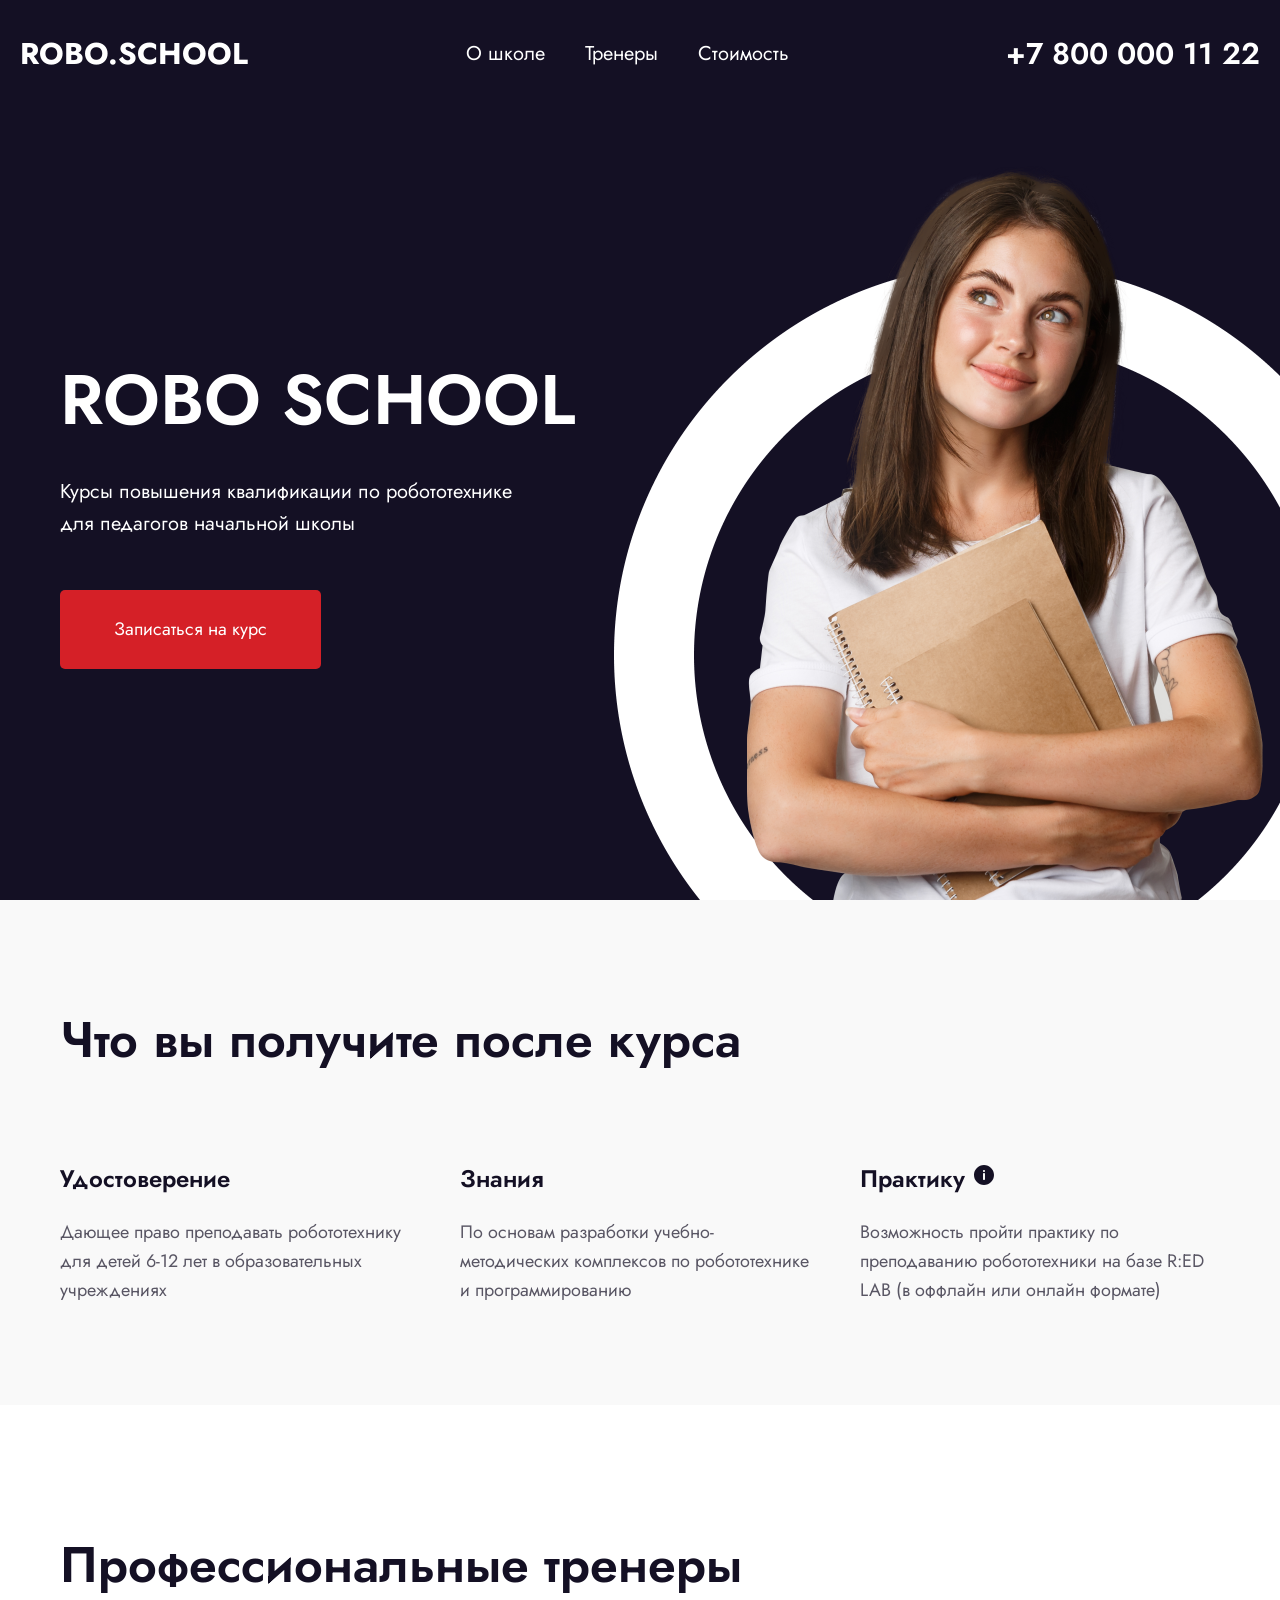
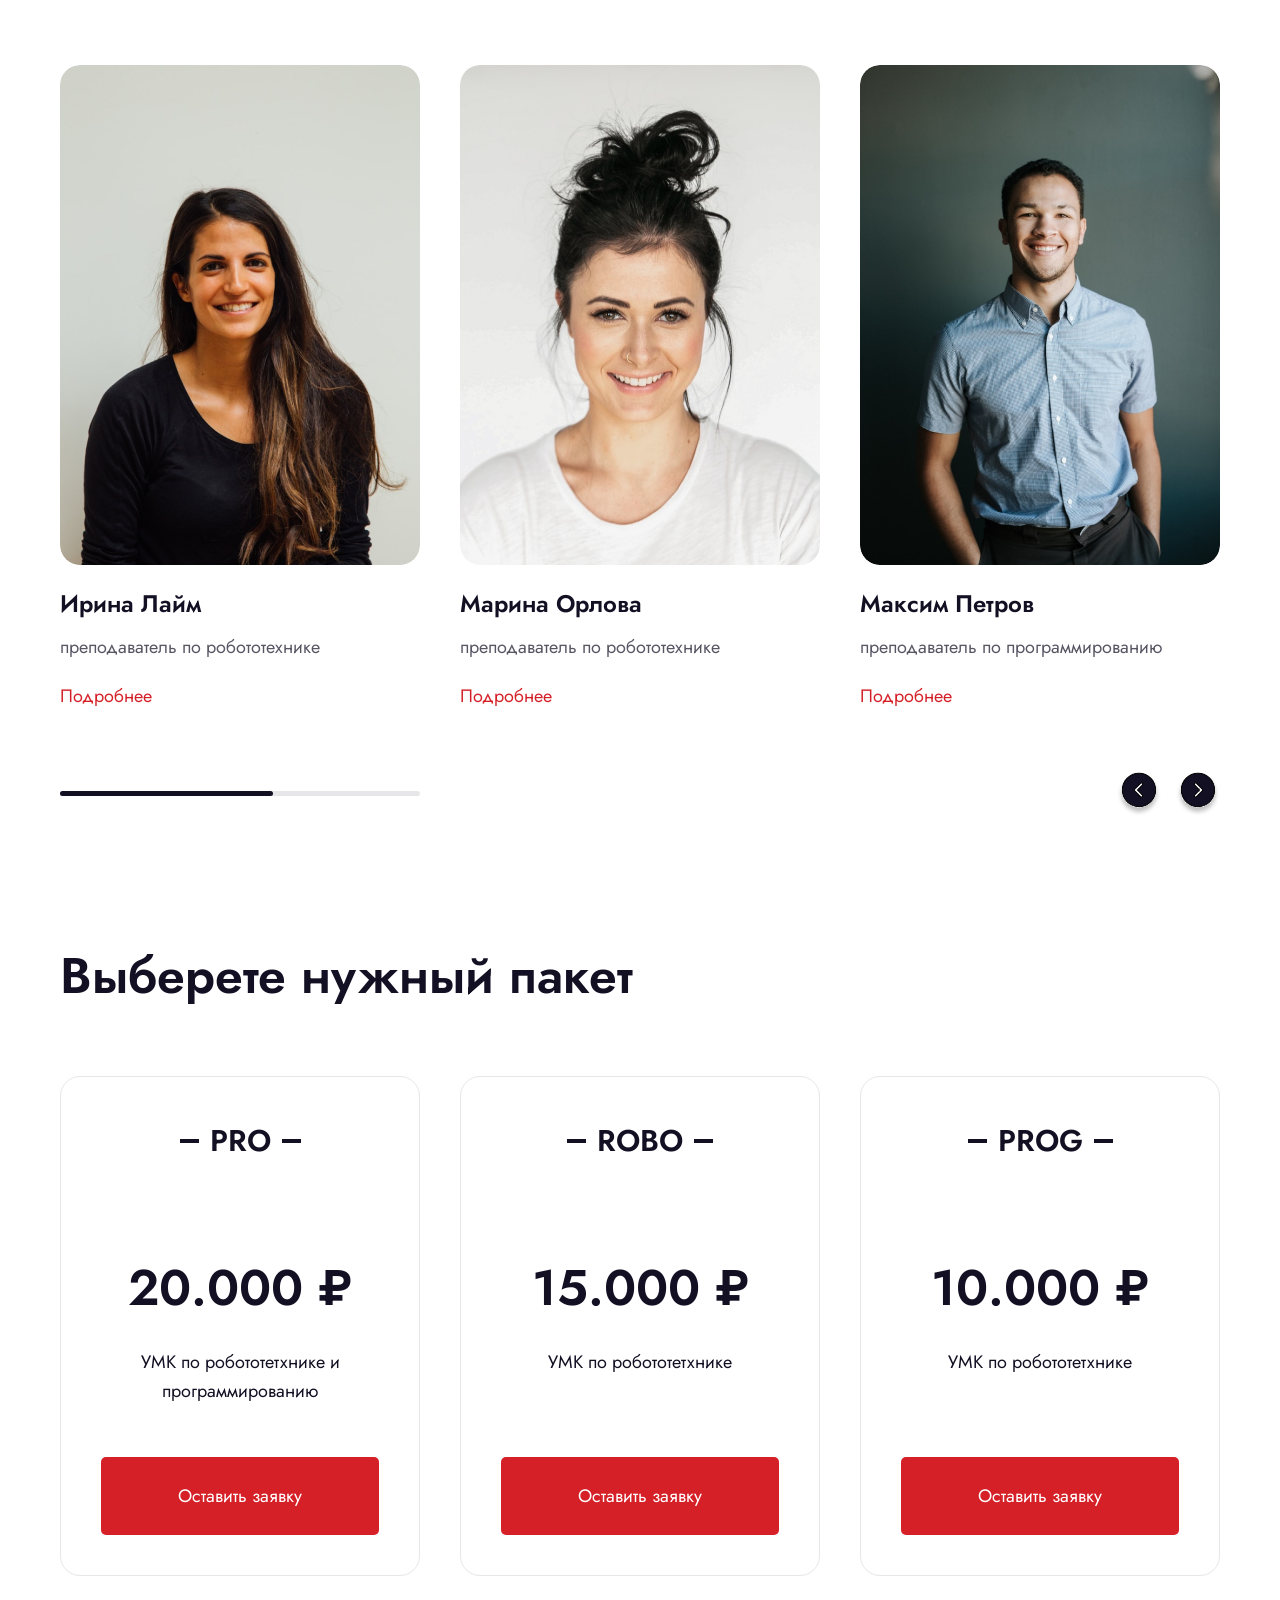
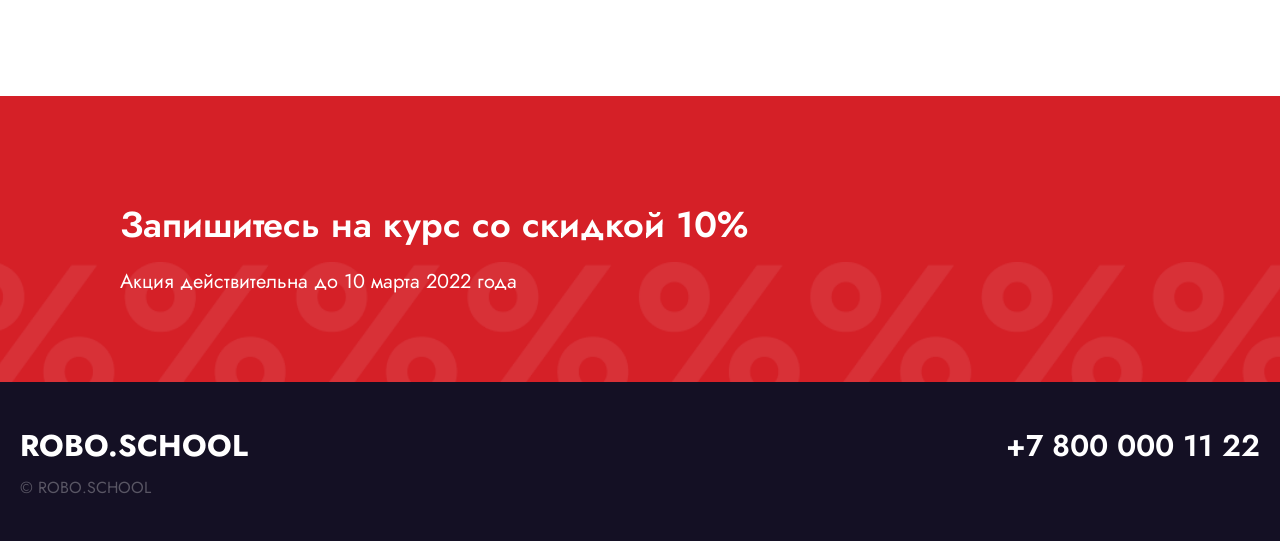
==== commit b4b07031: "deploy: 94425977c92fdc46654e6213b1cbadca9b8df607" ====
--- a/pr-/index.html
+++ b/pr-/index.html
@@ -4,7 +4,7 @@
     <meta charset="UTF-8" />
     <meta name="viewport" content="width=device-width, initial-scale=1.0" />
     <title>Vite + React</title>
-    <script type="module" crossorigin src="./assets/index-Dna_b6KP.js"></script>
+    <script type="module" crossorigin src="./assets/index-CYDZf1qF.js"></script>
     <link rel="stylesheet" crossorigin href="./assets/index.css">
   </head>
   <body>
--- a/pr-/assets/index.css
+++ b/pr-/assets/index.css
@@ -1 +1 @@
-._container_1ewqi_1{margin:0 auto;padding:0 20px;max-width:1200px;height:100%}._container_1ewqi_1._wide_1ewqi_7{max-width:1760px}@media screen and (max-width: 1024px){._container_1ewqi_1{padding:0 10px}}._logo_1rb8j_1{font-size:30px;font-weight:700;color:#fff}@media (max-width: 768px){._logo_1rb8j_1{font-size:20px}}._iconButton_1l058_1{position:relative;display:flex;justify-content:center;align-items:center;padding:9px;border-radius:10px;border:1px solid #e7e6e8}._phoneCall_12clo_1{font-size:30px;font-weight:600;color:#fff}._phoneCall_12clo_1:hover{text-decoration:underline}._footer_1h3o1_1{background:#141024;color:#fff}._footer_1h3o1_1 ._content_1h3o1_5{padding:40px 0}._footer_1h3o1_1 ._content_1h3o1_5 ._wrapper_1h3o1_8{display:flex;justify-content:space-between;align-items:flex-start}._footer_1h3o1_1 ._content_1h3o1_5 ._copyright_1h3o1_13{font-size:16px;color:#595664;margin-top:5px}@media (max-width: 768px){._footer_1h3o1_1 ._content_1h3o1_5{padding:20px 0}._footer_1h3o1_1 ._content_1h3o1_5 ._wrapper_1h3o1_8{flex-direction:column;align-items:center;gap:20px}._footer_1h3o1_1 ._content_1h3o1_5 ._copyright_1h3o1_13{text-align:center;margin-top:40px}}._link_5upnr_1{white-space:nowrap;text-decoration:none;color:#fff;font-weight:400}._link_5upnr_1:hover{text-decoration:underline}._navbar_tcksv_1{display:flex;justify-content:space-between;align-items:center;list-style:none;gap:40px}._burgerMenu_me8tq_1{position:fixed;top:0;right:0;bottom:0;left:0;width:100%;height:100dvh;padding:10px;background:#141024;display:flex;justify-content:center;align-items:center}._burgerMenu_me8tq_1 ._navbar_me8tq_12{width:100%;max-height:100%;overflow-y:auto}._burgerMenu_me8tq_1 ._navbar_me8tq_12 ._menu_me8tq_17{display:flex;flex-direction:column;gap:20px}._burgerMenu_me8tq_1 ._navbar_me8tq_12 ._menu_me8tq_17 ._link_me8tq_22{font-size:30px;font-weight:600}._burgerMenu_me8tq_1 ._navbar_me8tq_12 ._closeButton_me8tq_26{position:absolute;top:10px;right:10px}._headerButtons_4428k_1{display:flex;gap:10px}._header_wcdqy_1{background:#141024;color:#fff;text-align:center;position:sticky;top:0;z-index:500}._header_wcdqy_1 ._content_wcdqy_9{display:flex;justify-content:space-between;align-items:center;padding:30px 0}@media (max-width: 1024px){._header_wcdqy_1 ._content_wcdqy_9{padding:10px 0}}._layout_d5ytr_1{display:flex;flex-direction:column;min-height:100dvh}._layout_d5ytr_1 ._main_d5ytr_6{flex:1 0 auto}._tooltip_1k8pk_1{position:relative;display:inline-block;bottom:.25rem}._tooltip_1k8pk_1 ._icon_1k8pk_6{width:24px;height:24px;display:inline-flex;align-items:center;justify-content:center;-webkit-user-select:none;user-select:none;cursor:help;position:relative;top:.25rem}._tooltip_1k8pk_1 ._text_1k8pk_17{position:absolute;bottom:100%;left:0;padding:15px 20px;background-color:#fff;color:#141024;border-radius:5px;white-space:normal;word-break:break-word;max-width:260px;width:max-content;font-size:16px;font-weight:400;z-index:10;display:block;pointer-events:auto;box-shadow:0 2px 8px #1410241a}@media (max-width: 768px){._tooltip_1k8pk_1 ._text_1k8pk_17{transform:translate(-50%)}}._item_1cib8_1{flex-basis:360px}._item_1cib8_1 ._content_1cib8_4{display:flex;flex-direction:column;gap:20px}._item_1cib8_1 ._title_1cib8_9{font-weight:600;font-size:24px;margin-top:20px}._item_1cib8_1 ._text_1cib8_14{font-size:18px;color:#595664}@media (max-width: 768px){._item_1cib8_1{flex-basis:300px}._item_1cib8_1 ._content_1cib8_4{gap:10px;text-align:center}._item_1cib8_1 ._title_1cib8_9{font-size:20px}._item_1cib8_1 ._text_1cib8_14{font-size:16px}}._benefits_h1nu8_1{background-color:#f9f9f9;padding:100px 0}._benefits_h1nu8_1 ._wrapper_h1nu8_5 ._title_h1nu8_5{font-size:50px;font-weight:600}._benefits_h1nu8_1 ._wrapper_h1nu8_5 ._items_h1nu8_9{margin-top:60px;display:flex;justify-content:center;flex-wrap:wrap;gap:40px}@media (max-width: 768px){._benefits_h1nu8_1{padding:40px 0 52px}._benefits_h1nu8_1 ._wrapper_h1nu8_5 ._title_h1nu8_5{font-size:30px;line-height:1.3;text-align:center}._benefits_h1nu8_1 ._wrapper_h1nu8_5 ._items_h1nu8_9{margin-top:40px}}._course_1msp0_1{background-color:#d52027;background-image:url(./percent.png);background-position:bottom;background-repeat:repeat-x;background-size:auto 120px;padding:87px 0;color:#fff}._course_1msp0_1 ._wrapper_1msp0_10{display:flex;flex-wrap:wrap;justify-content:center;gap:64px;padding:0 60px}._course_1msp0_1 ._wrapper_1msp0_10 ._text_1msp0_17{margin-top:19px;display:flex;flex:1 0 300px;flex-direction:column;color:#fff;line-height:1.3}._course_1msp0_1 ._wrapper_1msp0_10 ._text_1msp0_17 ._title_1msp0_25{font-weight:600;font-size:36px;line-height:1.3}._course_1msp0_1 ._wrapper_1msp0_10 ._text_1msp0_17 ._description_1msp0_30{margin-top:20px;font-weight:400}._course_1msp0_1 ._wrapper_1msp0_10 ._form_1msp0_34{display:flex;flex-direction:column;flex:0 1 500px;gap:10px}@media (max-width: 768px){._course_1msp0_1{background-image:none;padding:40px 0}._course_1msp0_1 ._wrapper_1msp0_10{gap:40px;padding:0}._course_1msp0_1 ._wrapper_1msp0_10 ._text_1msp0_17{text-align:center}._course_1msp0_1 ._wrapper_1msp0_10 ._text_1msp0_17 ._title_1msp0_25{font-size:30px}._course_1msp0_1 ._wrapper_1msp0_10 ._text_1msp0_17 ._description_1msp0_30{margin-top:10px}}._button_1bgjq_1{display:inline-flex;justify-content:center;align-items:center;padding:25px 54px;font-size:18px;font-weight:400;line-height:1.6;text-align:center;text-decoration:none;cursor:pointer;border:none;border-radius:5px;-webkit-user-select:none;user-select:none}._primary_1bgjq_17{background-color:#d52027;color:#fff;transition:background-color .3s ease}._primary_1bgjq_17:hover{background-color:#b9191d}._secondary_1bgjq_26{background-color:#141024;color:#e7e6e8;transition:background-color .3s ease}._secondary_1bgjq_26:hover{background:#282148}._text_1bgjq_35{padding:0;border-radius:0;color:#d52027;transition:color .3s ease}._text_1bgjq_35:hover{color:#b9191d}._packageItem_1s67t_1{flex-basis:360px;padding:40px;border:1px solid #e7e6e8;border-radius:20px;display:flex;flex-direction:column;align-items:center;text-align:center;transition:background-color .3s ease,color .3s ease,transform .3s ease}._packageItem_1s67t_1:hover{background-color:#141024;color:#fff;transform:scale(1.03)}._packageItem_1s67t_1:hover ._packageTitle_1s67t_17:before,._packageItem_1s67t_1:hover ._packageTitle_1s67t_17:after{background-color:#fff}._packageItem_1s67t_1 ._packageTitle_1s67t_17{position:relative;font-weight:600;font-size:30px}._packageItem_1s67t_1 ._packageTitle_1s67t_17:before,._packageItem_1s67t_1 ._packageTitle_1s67t_17:after{position:absolute;content:"";top:50%;transform:translateY(-50%);height:4px;width:19px;background-color:#141024;transition:background-color .3s ease}._packageItem_1s67t_1 ._packageTitle_1s67t_17:before{left:-30px}._packageItem_1s67t_1 ._packageTitle_1s67t_17:after{right:-30px}._packageItem_1s67t_1 ._packagePrice_1s67t_41{margin-top:83px;font-weight:600;font-size:50px}._packageItem_1s67t_1 ._packageDescription_1s67t_46{margin-top:20px;font-size:18px;margin-bottom:51px}._packageItem_1s67t_1 ._packageBtn_1s67t_51{margin-top:auto;width:100%}@media (max-width: 768px){._packageItem_1s67t_1{padding:40px 20px;flex-basis:300px}._packageItem_1s67t_1 ._packagePrice_1s67t_41{font-size:40px;margin-top:40px}._packageItem_1s67t_1 ._packageDescription_1s67t_46{font-size:16px;max-width:250px;margin-bottom:40px}._packageItem_1s67t_1 ._packageBtn_1s67t_51{padding:17px;font-size:16px}}._package_11eea_1 ._wrapper_11eea_1 ._title_11eea_1{font-size:50px;font-weight:600}._package_11eea_1 ._wrapper_11eea_1 ._packageList_11eea_5{display:flex;align-items:stretch;justify-content:center;flex-wrap:wrap;gap:40px;margin-top:60px}@media (max-width: 768px){._package_11eea_1{padding:60px 0}._package_11eea_1 ._wrapper_11eea_1 ._title_11eea_1{font-size:30px;line-height:1.4;text-align:center}._package_11eea_1 ._wrapper_11eea_1 ._packageList_11eea_5{margin-top:40px;gap:30px}}._promo_1s8qn_1{position:relative;overflow:hidden;max-height:972px;height:calc(100dvh - 108px);background-color:#141024;color:#fff}._promo_1s8qn_1 ._wrapper_1s8qn_9{margin-top:116px;display:flex;flex-direction:column;align-items:flex-start}._promo_1s8qn_1 ._wrapper_1s8qn_9 ._title_1s8qn_15{font-size:70px;font-weight:600}._promo_1s8qn_1 ._wrapper_1s8qn_9 ._subtitle_1s8qn_19{margin-top:20px;max-width:478px}._promo_1s8qn_1 ._wrapper_1s8qn_9 ._promoBtn_1s8qn_23{margin-top:50px}._promo_1s8qn_1 ._wrapper_1s8qn_9 ._img_1s8qn_26{position:absolute;left:48%;top:55px;width:783px;height:auto}@media (max-width: 1024px){._promo_1s8qn_1{height:calc(100dvh - 66px);padding:30px 0 40px}._promo_1s8qn_1 ._wrapper_1s8qn_9{margin-top:80px}}@media (max-width: 768px){._promo_1s8qn_1{height:553px}._promo_1s8qn_1 ._wrapper_1s8qn_9{align-items:center;margin-top:0;height:100%}._promo_1s8qn_1 ._wrapper_1s8qn_9 ._title_1s8qn_15{font-size:30px}._promo_1s8qn_1 ._wrapper_1s8qn_9 ._subtitle_1s8qn_19{text-align:center;max-width:300px;margin-top:10px}._promo_1s8qn_1 ._wrapper_1s8qn_9 ._promoBtn_1s8qn_23{margin-top:auto;padding:17px 54px;font-size:16px;min-width:300px;z-index:1}._promo_1s8qn_1 ._wrapper_1s8qn_9 ._img_1s8qn_26{width:273px;left:50%;top:unset;bottom:40px;transform:translate(-50%)}}._teachers_b3w72_1{padding-bottom:0}._teachers_b3w72_1 ._wrapper_b3w72_4 ._title_b3w72_4{font-size:50px;font-weight:600}@media (max-width: 768px){._teachers_b3w72_1{padding-top:60px}._teachers_b3w72_1 ._wrapper_b3w72_4 ._title_b3w72_4{line-height:1.4;font-size:30px;text-align:center}}*{padding:0;margin:0;border:none}*,*:before,*:after{padding:0;margin:0;border:0;-moz-box-sizing:border-box;-webkit-box-sizing:border-box;box-sizing:border-box}:focus,:active{outline:none}a:focus,a:active{outline:none}a,a:link,a:visited,a:hover{text-decoration:none}aside,nav,footer,header,section,main{display:block}h1,h2,h3,h4,h5,h6,p{font-size:inherit;font-weight:inherit}ul,ul li{list-style:none}img,svg{max-width:100%;height:auto}address{font-style:normal}input,textarea,button,select{font-family:inherit;font-size:inherit;color:inherit;background-color:transparent}input::-ms-clear{display:none}button,input[type=submit]{display:inline-block;box-shadow:none;background-color:transparent;background:none;cursor:pointer}input:focus,input:active,button:focus,button:active{outline:none}button::-moz-focus-inner{padding:0;border:0}label{cursor:pointer}@font-face{font-family:Jost;src:url(./Jost-Regular.woff2) format("woff2"),url(./Jost-Regular.ttf) format("ttf");font-weight:400;font-style:normal;font-display:swap}@font-face{font-family:Jost;src:url(./Jost-SemiBold.woff2) format("woff2"),url(./Jost-SemiBold.ttf) format("ttf");font-weight:600;font-style:normal;font-display:swap}@font-face{font-family:Jost;src:url(./Jost-Bold.woff2) format("woff2"),url(./Jost-Bold.ttf) format("ttf");font-weight:700;font-style:normal;font-display:swap}html{scroll-behavior:smooth}body{min-width:320px;min-height:100dvh;margin:0;font-family:Jost,sans-serif;font-weight:400;line-height:1.6;color:#141024;background-color:#fff;font-size:20px}body .lock{overflow:hidden}section{padding:120px 0}@media (max-width: 768px){body{font-size:16px}}
+._container_1ewqi_1{margin:0 auto;padding:0 20px;max-width:1200px;height:100%}._container_1ewqi_1._wide_1ewqi_7{max-width:1760px}@media screen and (max-width: 1024px){._container_1ewqi_1{padding:0 10px}}._logo_1rb8j_1{font-size:30px;font-weight:700;color:#fff}@media (max-width: 768px){._logo_1rb8j_1{font-size:20px}}._iconButton_1l058_1{position:relative;display:flex;justify-content:center;align-items:center;padding:9px;border-radius:10px;border:1px solid #e7e6e8}._phoneCall_12clo_1{font-size:30px;font-weight:600;color:#fff}._phoneCall_12clo_1:hover{text-decoration:underline}._footer_1h3o1_1{background:#141024;color:#fff}._footer_1h3o1_1 ._content_1h3o1_5{padding:40px 0}._footer_1h3o1_1 ._content_1h3o1_5 ._wrapper_1h3o1_8{display:flex;justify-content:space-between;align-items:flex-start}._footer_1h3o1_1 ._content_1h3o1_5 ._copyright_1h3o1_13{font-size:16px;color:#595664;margin-top:5px}@media (max-width: 768px){._footer_1h3o1_1 ._content_1h3o1_5{padding:20px 0}._footer_1h3o1_1 ._content_1h3o1_5 ._wrapper_1h3o1_8{flex-direction:column;align-items:center;gap:20px}._footer_1h3o1_1 ._content_1h3o1_5 ._copyright_1h3o1_13{text-align:center;margin-top:40px}}._link_5upnr_1{white-space:nowrap;text-decoration:none;color:#fff;font-weight:400}._link_5upnr_1:hover{text-decoration:underline}._navbar_tcksv_1{display:flex;justify-content:space-between;align-items:center;list-style:none;gap:40px}._burgerMenu_me8tq_1{position:fixed;top:0;right:0;bottom:0;left:0;width:100%;height:100dvh;padding:10px;background:#141024;display:flex;justify-content:center;align-items:center}._burgerMenu_me8tq_1 ._navbar_me8tq_12{width:100%;max-height:100%;overflow-y:auto}._burgerMenu_me8tq_1 ._navbar_me8tq_12 ._menu_me8tq_17{display:flex;flex-direction:column;gap:20px}._burgerMenu_me8tq_1 ._navbar_me8tq_12 ._menu_me8tq_17 ._link_me8tq_22{font-size:30px;font-weight:600}._burgerMenu_me8tq_1 ._navbar_me8tq_12 ._closeButton_me8tq_26{position:absolute;top:10px;right:10px}._headerButtons_4428k_1{display:flex;gap:10px}._header_wcdqy_1{background:#141024;color:#fff;text-align:center;position:sticky;top:0;z-index:500}._header_wcdqy_1 ._content_wcdqy_9{display:flex;justify-content:space-between;align-items:center;padding:30px 0}@media (max-width: 1024px){._header_wcdqy_1 ._content_wcdqy_9{padding:10px 0}}._layout_d5ytr_1{display:flex;flex-direction:column;min-height:100dvh}._layout_d5ytr_1 ._main_d5ytr_6{flex:1 0 auto}._tooltip_1k8pk_1{position:relative;display:inline-block;bottom:.25rem}._tooltip_1k8pk_1 ._icon_1k8pk_6{width:24px;height:24px;display:inline-flex;align-items:center;justify-content:center;-webkit-user-select:none;user-select:none;cursor:help;position:relative;top:.25rem}._tooltip_1k8pk_1 ._text_1k8pk_17{position:absolute;bottom:100%;left:0;padding:15px 20px;background-color:#fff;color:#141024;border-radius:5px;white-space:normal;word-break:break-word;max-width:260px;width:max-content;font-size:16px;font-weight:400;z-index:10;display:block;pointer-events:auto;box-shadow:0 2px 8px #1410241a}@media (max-width: 768px){._tooltip_1k8pk_1 ._text_1k8pk_17{transform:translate(-50%)}}._item_1cib8_1{flex-basis:360px}._item_1cib8_1 ._content_1cib8_4{display:flex;flex-direction:column;gap:20px}._item_1cib8_1 ._title_1cib8_9{font-weight:600;font-size:24px;margin-top:20px}._item_1cib8_1 ._text_1cib8_14{font-size:18px;color:#595664}@media (max-width: 768px){._item_1cib8_1{flex-basis:300px}._item_1cib8_1 ._content_1cib8_4{gap:10px;text-align:center}._item_1cib8_1 ._title_1cib8_9{font-size:20px}._item_1cib8_1 ._text_1cib8_14{font-size:16px}}._benefits_h1nu8_1{background-color:#f9f9f9;padding:100px 0}._benefits_h1nu8_1 ._wrapper_h1nu8_5 ._title_h1nu8_5{font-size:50px;font-weight:600}._benefits_h1nu8_1 ._wrapper_h1nu8_5 ._items_h1nu8_9{margin-top:60px;display:flex;justify-content:center;flex-wrap:wrap;gap:40px}@media (max-width: 768px){._benefits_h1nu8_1{padding:40px 0 52px}._benefits_h1nu8_1 ._wrapper_h1nu8_5 ._title_h1nu8_5{font-size:30px;line-height:1.3;text-align:center}._benefits_h1nu8_1 ._wrapper_h1nu8_5 ._items_h1nu8_9{margin-top:40px}}._course_1msp0_1{background-color:#d52027;background-image:url(./percent.png);background-position:bottom;background-repeat:repeat-x;background-size:auto 120px;padding:87px 0;color:#fff}._course_1msp0_1 ._wrapper_1msp0_10{display:flex;flex-wrap:wrap;justify-content:center;gap:64px;padding:0 60px}._course_1msp0_1 ._wrapper_1msp0_10 ._text_1msp0_17{margin-top:19px;display:flex;flex:1 0 300px;flex-direction:column;color:#fff;line-height:1.3}._course_1msp0_1 ._wrapper_1msp0_10 ._text_1msp0_17 ._title_1msp0_25{font-weight:600;font-size:36px;line-height:1.3}._course_1msp0_1 ._wrapper_1msp0_10 ._text_1msp0_17 ._description_1msp0_30{margin-top:20px;font-weight:400}._course_1msp0_1 ._wrapper_1msp0_10 ._form_1msp0_34{display:flex;flex-direction:column;flex:0 1 500px;gap:10px}@media (max-width: 768px){._course_1msp0_1{background-image:none;padding:40px 0}._course_1msp0_1 ._wrapper_1msp0_10{gap:40px;padding:0}._course_1msp0_1 ._wrapper_1msp0_10 ._text_1msp0_17{text-align:center}._course_1msp0_1 ._wrapper_1msp0_10 ._text_1msp0_17 ._title_1msp0_25{font-size:30px}._course_1msp0_1 ._wrapper_1msp0_10 ._text_1msp0_17 ._description_1msp0_30{margin-top:10px}}._button_1bgjq_1{display:inline-flex;justify-content:center;align-items:center;padding:25px 54px;font-size:18px;font-weight:400;line-height:1.6;text-align:center;text-decoration:none;cursor:pointer;border:none;border-radius:5px;-webkit-user-select:none;user-select:none}._primary_1bgjq_17{background-color:#d52027;color:#fff;transition:background-color .3s ease}._primary_1bgjq_17:hover{background-color:#b9191d}._secondary_1bgjq_26{background-color:#141024;color:#e7e6e8;transition:background-color .3s ease}._secondary_1bgjq_26:hover{background:#282148}._text_1bgjq_35{padding:0;border-radius:0;color:#d52027;transition:color .3s ease}._text_1bgjq_35:hover{color:#b9191d}._packageItem_1s67t_1{flex-basis:360px;padding:40px;border:1px solid #e7e6e8;border-radius:20px;display:flex;flex-direction:column;align-items:center;text-align:center;transition:background-color .3s ease,color .3s ease,transform .3s ease}._packageItem_1s67t_1:hover{background-color:#141024;color:#fff;transform:scale(1.03)}._packageItem_1s67t_1:hover ._packageTitle_1s67t_17:before,._packageItem_1s67t_1:hover ._packageTitle_1s67t_17:after{background-color:#fff}._packageItem_1s67t_1 ._packageTitle_1s67t_17{position:relative;font-weight:600;font-size:30px}._packageItem_1s67t_1 ._packageTitle_1s67t_17:before,._packageItem_1s67t_1 ._packageTitle_1s67t_17:after{position:absolute;content:"";top:50%;transform:translateY(-50%);height:4px;width:19px;background-color:#141024;transition:background-color .3s ease}._packageItem_1s67t_1 ._packageTitle_1s67t_17:before{left:-30px}._packageItem_1s67t_1 ._packageTitle_1s67t_17:after{right:-30px}._packageItem_1s67t_1 ._packagePrice_1s67t_41{margin-top:83px;font-weight:600;font-size:50px}._packageItem_1s67t_1 ._packageDescription_1s67t_46{margin-top:20px;font-size:18px;margin-bottom:51px}._packageItem_1s67t_1 ._packageBtn_1s67t_51{margin-top:auto;width:100%}@media (max-width: 768px){._packageItem_1s67t_1{padding:40px 20px;flex-basis:300px}._packageItem_1s67t_1 ._packagePrice_1s67t_41{font-size:40px;margin-top:40px}._packageItem_1s67t_1 ._packageDescription_1s67t_46{font-size:16px;max-width:250px;margin-bottom:40px}._packageItem_1s67t_1 ._packageBtn_1s67t_51{padding:17px;font-size:16px}}._package_11eea_1 ._wrapper_11eea_1 ._title_11eea_1{font-size:50px;font-weight:600}._package_11eea_1 ._wrapper_11eea_1 ._packageList_11eea_5{display:flex;align-items:stretch;justify-content:center;flex-wrap:wrap;gap:40px;margin-top:60px}@media (max-width: 768px){._package_11eea_1{padding:60px 0}._package_11eea_1 ._wrapper_11eea_1 ._title_11eea_1{font-size:30px;line-height:1.4;text-align:center}._package_11eea_1 ._wrapper_11eea_1 ._packageList_11eea_5{margin-top:40px;gap:30px}}._promo_1s8qn_1{position:relative;overflow:hidden;max-height:972px;height:calc(100dvh - 108px);background-color:#141024;color:#fff}._promo_1s8qn_1 ._wrapper_1s8qn_9{margin-top:116px;display:flex;flex-direction:column;align-items:flex-start}._promo_1s8qn_1 ._wrapper_1s8qn_9 ._title_1s8qn_15{font-size:70px;font-weight:600}._promo_1s8qn_1 ._wrapper_1s8qn_9 ._subtitle_1s8qn_19{margin-top:20px;max-width:478px}._promo_1s8qn_1 ._wrapper_1s8qn_9 ._promoBtn_1s8qn_23{margin-top:50px}._promo_1s8qn_1 ._wrapper_1s8qn_9 ._img_1s8qn_26{position:absolute;left:48%;top:55px;width:783px;height:auto}@media (max-width: 1024px){._promo_1s8qn_1{height:calc(100dvh - 66px);padding:30px 0 40px}._promo_1s8qn_1 ._wrapper_1s8qn_9{margin-top:80px}}@media (max-width: 768px){._promo_1s8qn_1{height:553px}._promo_1s8qn_1 ._wrapper_1s8qn_9{align-items:center;margin-top:0;height:100%}._promo_1s8qn_1 ._wrapper_1s8qn_9 ._title_1s8qn_15{font-size:30px}._promo_1s8qn_1 ._wrapper_1s8qn_9 ._subtitle_1s8qn_19{text-align:center;max-width:300px;margin-top:10px}._promo_1s8qn_1 ._wrapper_1s8qn_9 ._promoBtn_1s8qn_23{margin-top:auto;padding:17px 54px;font-size:16px;min-width:300px;z-index:1}._promo_1s8qn_1 ._wrapper_1s8qn_9 ._img_1s8qn_26{width:273px;left:50%;top:unset;bottom:40px;transform:translate(-50%)}}:root{--swiper-theme-color: #007aff}:host{position:relative;display:block;margin-left:auto;margin-right:auto;z-index:1}.swiper{margin-left:auto;margin-right:auto;position:relative;overflow:hidden;list-style:none;padding:0;z-index:1;display:block}.swiper-vertical>.swiper-wrapper{flex-direction:column}.swiper-wrapper{position:relative;width:100%;height:100%;z-index:1;display:flex;transition-property:transform;transition-timing-function:var(--swiper-wrapper-transition-timing-function, initial);box-sizing:content-box}.swiper-android .swiper-slide,.swiper-ios .swiper-slide,.swiper-wrapper{transform:translateZ(0)}.swiper-horizontal{touch-action:pan-y}.swiper-vertical{touch-action:pan-x}.swiper-slide{flex-shrink:0;width:100%;height:100%;position:relative;transition-property:transform;display:block}.swiper-slide-invisible-blank{visibility:hidden}.swiper-autoheight,.swiper-autoheight .swiper-slide{height:auto}.swiper-autoheight .swiper-wrapper{align-items:flex-start;transition-property:transform,height}.swiper-backface-hidden .swiper-slide{transform:translateZ(0);backface-visibility:hidden}.swiper-3d.swiper-css-mode .swiper-wrapper{perspective:1200px}.swiper-3d .swiper-wrapper{transform-style:preserve-3d}.swiper-3d{perspective:1200px}.swiper-3d .swiper-slide,.swiper-3d .swiper-cube-shadow{transform-style:preserve-3d}.swiper-css-mode>.swiper-wrapper{overflow:auto;scrollbar-width:none;-ms-overflow-style:none}.swiper-css-mode>.swiper-wrapper::-webkit-scrollbar{display:none}.swiper-css-mode>.swiper-wrapper>.swiper-slide{scroll-snap-align:start start}.swiper-css-mode.swiper-horizontal>.swiper-wrapper{scroll-snap-type:x mandatory}.swiper-css-mode.swiper-vertical>.swiper-wrapper{scroll-snap-type:y mandatory}.swiper-css-mode.swiper-free-mode>.swiper-wrapper{scroll-snap-type:none}.swiper-css-mode.swiper-free-mode>.swiper-wrapper>.swiper-slide{scroll-snap-align:none}.swiper-css-mode.swiper-centered>.swiper-wrapper:before{content:"";flex-shrink:0;order:9999}.swiper-css-mode.swiper-centered>.swiper-wrapper>.swiper-slide{scroll-snap-align:center center;scroll-snap-stop:always}.swiper-css-mode.swiper-centered.swiper-horizontal>.swiper-wrapper>.swiper-slide:first-child{margin-inline-start:var(--swiper-centered-offset-before)}.swiper-css-mode.swiper-centered.swiper-horizontal>.swiper-wrapper:before{height:100%;min-height:1px;width:var(--swiper-centered-offset-after)}.swiper-css-mode.swiper-centered.swiper-vertical>.swiper-wrapper>.swiper-slide:first-child{margin-block-start:var(--swiper-centered-offset-before)}.swiper-css-mode.swiper-centered.swiper-vertical>.swiper-wrapper:before{width:100%;min-width:1px;height:var(--swiper-centered-offset-after)}.swiper-3d .swiper-slide-shadow,.swiper-3d .swiper-slide-shadow-left,.swiper-3d .swiper-slide-shadow-right,.swiper-3d .swiper-slide-shadow-top,.swiper-3d .swiper-slide-shadow-bottom{position:absolute;left:0;top:0;width:100%;height:100%;pointer-events:none;z-index:10}.swiper-3d .swiper-slide-shadow{background:#00000026}.swiper-3d .swiper-slide-shadow-left{background-image:linear-gradient(to left,#00000080,#0000)}.swiper-3d .swiper-slide-shadow-right{background-image:linear-gradient(to right,#00000080,#0000)}.swiper-3d .swiper-slide-shadow-top{background-image:linear-gradient(to top,#00000080,#0000)}.swiper-3d .swiper-slide-shadow-bottom{background-image:linear-gradient(to bottom,#00000080,#0000)}.swiper-lazy-preloader{width:42px;height:42px;position:absolute;left:50%;top:50%;margin-left:-21px;margin-top:-21px;z-index:10;transform-origin:50%;box-sizing:border-box;border:4px solid var(--swiper-preloader-color, var(--swiper-theme-color));border-radius:50%;border-top-color:transparent}.swiper:not(.swiper-watch-progress) .swiper-lazy-preloader,.swiper-watch-progress .swiper-slide-visible .swiper-lazy-preloader{animation:swiper-preloader-spin 1s infinite linear}.swiper-lazy-preloader-white{--swiper-preloader-color: #fff}.swiper-lazy-preloader-black{--swiper-preloader-color: #000}@keyframes swiper-preloader-spin{0%{transform:rotate(0)}to{transform:rotate(360deg)}}.swiper-scrollbar{border-radius:var(--swiper-scrollbar-border-radius, 10px);position:relative;touch-action:none;background:var(--swiper-scrollbar-bg-color, rgba(0, 0, 0, .1))}.swiper-scrollbar-disabled>.swiper-scrollbar,.swiper-scrollbar.swiper-scrollbar-disabled{display:none!important}.swiper-horizontal>.swiper-scrollbar,.swiper-scrollbar.swiper-scrollbar-horizontal{position:absolute;left:var(--swiper-scrollbar-sides-offset, 1%);bottom:var(--swiper-scrollbar-bottom, 4px);top:var(--swiper-scrollbar-top, auto);z-index:50;height:var(--swiper-scrollbar-size, 4px);width:calc(100% - 2 * var(--swiper-scrollbar-sides-offset, 1%))}.swiper-vertical>.swiper-scrollbar,.swiper-scrollbar.swiper-scrollbar-vertical{position:absolute;left:var(--swiper-scrollbar-left, auto);right:var(--swiper-scrollbar-right, 4px);top:var(--swiper-scrollbar-sides-offset, 1%);z-index:50;width:var(--swiper-scrollbar-size, 4px);height:calc(100% - 2 * var(--swiper-scrollbar-sides-offset, 1%))}.swiper-scrollbar-drag{height:100%;width:100%;position:relative;background:var(--swiper-scrollbar-drag-bg-color, rgba(0, 0, 0, .5));border-radius:var(--swiper-scrollbar-border-radius, 10px);left:0;top:0}.swiper-scrollbar-cursor-drag{cursor:move}.swiper-scrollbar-lock{display:none}._teacherCard_ofwp1_1{display:flex;flex-direction:column;justify-content:flex-start;-webkit-user-select:none;user-select:none}._teacherCard_ofwp1_1 ._image_ofwp1_7{width:100%;height:100%;max-height:500px;border-radius:20px;object-fit:cover}._teacherCard_ofwp1_1 ._description_ofwp1_14{margin-top:20px}._teacherCard_ofwp1_1 ._title_ofwp1_17{font-weight:600;font-size:24px}._teacherCard_ofwp1_1 ._role_ofwp1_21{margin-top:10px;font-size:18px;color:#595664}._teacherCard_ofwp1_1 ._button_ofwp1_26{margin-top:20px}@media (max-width: 768px){._teacherCard_ofwp1_1{max-width:220px}._teacherCard_ofwp1_1 ._title_ofwp1_17{font-size:20px}._teacherCard_ofwp1_1 ._role_ofwp1_21{font-size:14px}._teacherCard_ofwp1_1 ._button_ofwp1_26{font-size:16px}}._teachersSlider_pkvxk_1{margin-top:60px}._teachersSlider_pkvxk_1 ._slide_pkvxk_4{width:max-content}._sliderControls_pkvxk_8{display:flex;justify-content:space-between;align-items:center;margin-top:60px}._sliderControls_pkvxk_8 ._scrollbar_pkvxk_14{width:100%;max-width:360px;height:5px;border-radius:40px;background:#e7e6e8}._sliderControls_pkvxk_8 ._scrollbar_pkvxk_14 .swiper-scrollbar-drag{border-radius:40px;background:#141024;height:5px;transition:opacity .3s ease;cursor:grab}._sliderControls_pkvxk_8 ._scrollbar_pkvxk_14 .swiper-scrollbar-drag:hover{opacity:.7}._sliderControls_pkvxk_8 ._buttons_pkvxk_31{display:flex;gap:15px}._sliderControls_pkvxk_8 ._buttons_pkvxk_31 ._button_pkvxk_31{transition:opacity .3s ease}._sliderControls_pkvxk_8 ._buttons_pkvxk_31 ._button_pkvxk_31:hover{opacity:.7}@media (max-width: 768px){._teachersSlider_pkvxk_1{margin-top:40px;margin-left:-10px;margin-right:-10px;padding:0 10px}._sliderControls_pkvxk_8{margin-top:40px}._sliderControls_pkvxk_8 ._scrollbar_pkvxk_14{max-width:100%}}._teachers_b3w72_1{padding-bottom:0}._teachers_b3w72_1 ._wrapper_b3w72_4 ._title_b3w72_4{font-size:50px;font-weight:600}@media (max-width: 768px){._teachers_b3w72_1{padding-top:60px}._teachers_b3w72_1 ._wrapper_b3w72_4 ._title_b3w72_4{line-height:1.4;font-size:30px;text-align:center}}*{padding:0;margin:0;border:none}*,*:before,*:after{padding:0;margin:0;border:0;-moz-box-sizing:border-box;-webkit-box-sizing:border-box;box-sizing:border-box}:focus,:active{outline:none}a:focus,a:active{outline:none}a,a:link,a:visited,a:hover{text-decoration:none}aside,nav,footer,header,section,main{display:block}h1,h2,h3,h4,h5,h6,p{font-size:inherit;font-weight:inherit}ul,ul li{list-style:none}img,svg{max-width:100%;height:auto}address{font-style:normal}input,textarea,button,select{font-family:inherit;font-size:inherit;color:inherit;background-color:transparent}input::-ms-clear{display:none}button,input[type=submit]{display:inline-block;box-shadow:none;background-color:transparent;background:none;cursor:pointer}input:focus,input:active,button:focus,button:active{outline:none}button::-moz-focus-inner{padding:0;border:0}label{cursor:pointer}@font-face{font-family:Jost;src:url(./Jost-Regular.woff2) format("woff2"),url(./Jost-Regular.ttf) format("ttf");font-weight:400;font-style:normal;font-display:swap}@font-face{font-family:Jost;src:url(./Jost-SemiBold.woff2) format("woff2"),url(./Jost-SemiBold.ttf) format("ttf");font-weight:600;font-style:normal;font-display:swap}@font-face{font-family:Jost;src:url(./Jost-Bold.woff2) format("woff2"),url(./Jost-Bold.ttf) format("ttf");font-weight:700;font-style:normal;font-display:swap}html{scroll-behavior:smooth}body{min-width:320px;min-height:100dvh;margin:0;font-family:Jost,sans-serif;font-weight:400;line-height:1.6;color:#141024;background-color:#fff;font-size:20px}body .lock{overflow:hidden}section{padding:120px 0}@media (max-width: 768px){body{font-size:16px}}
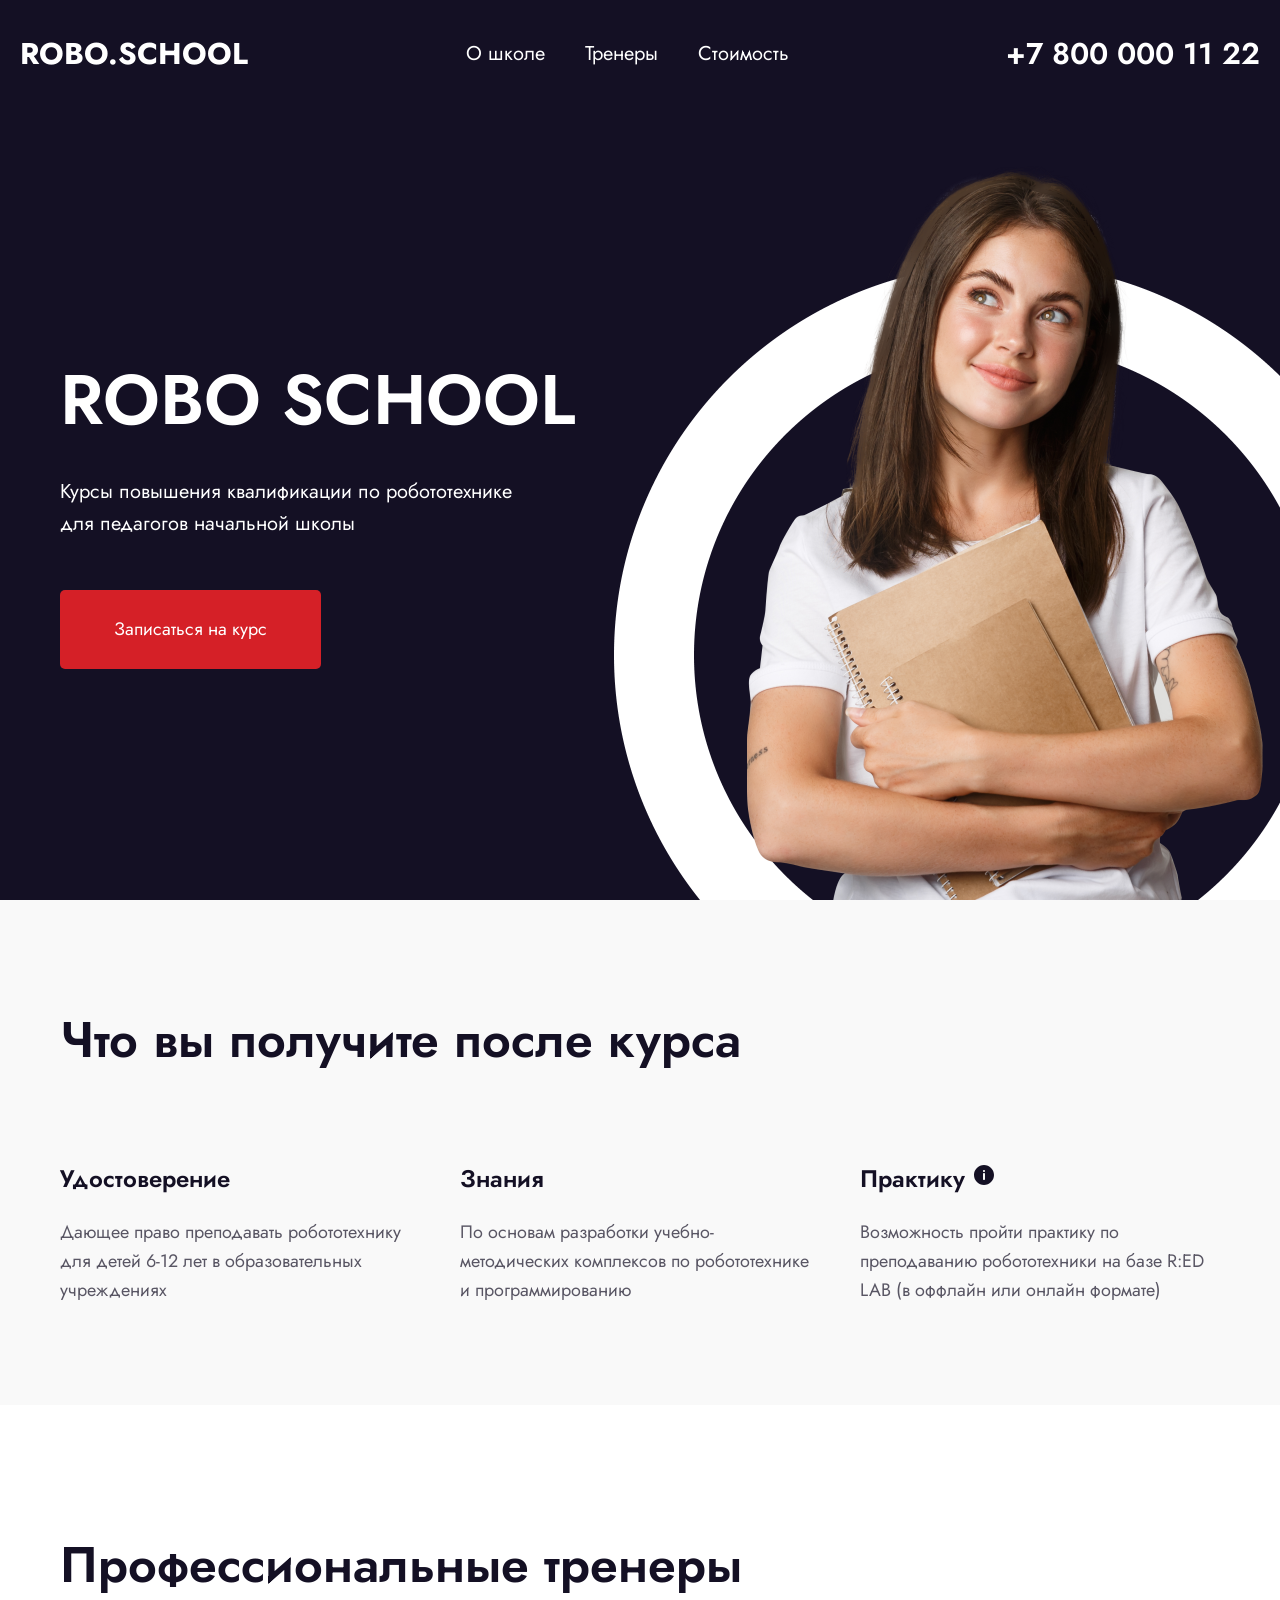
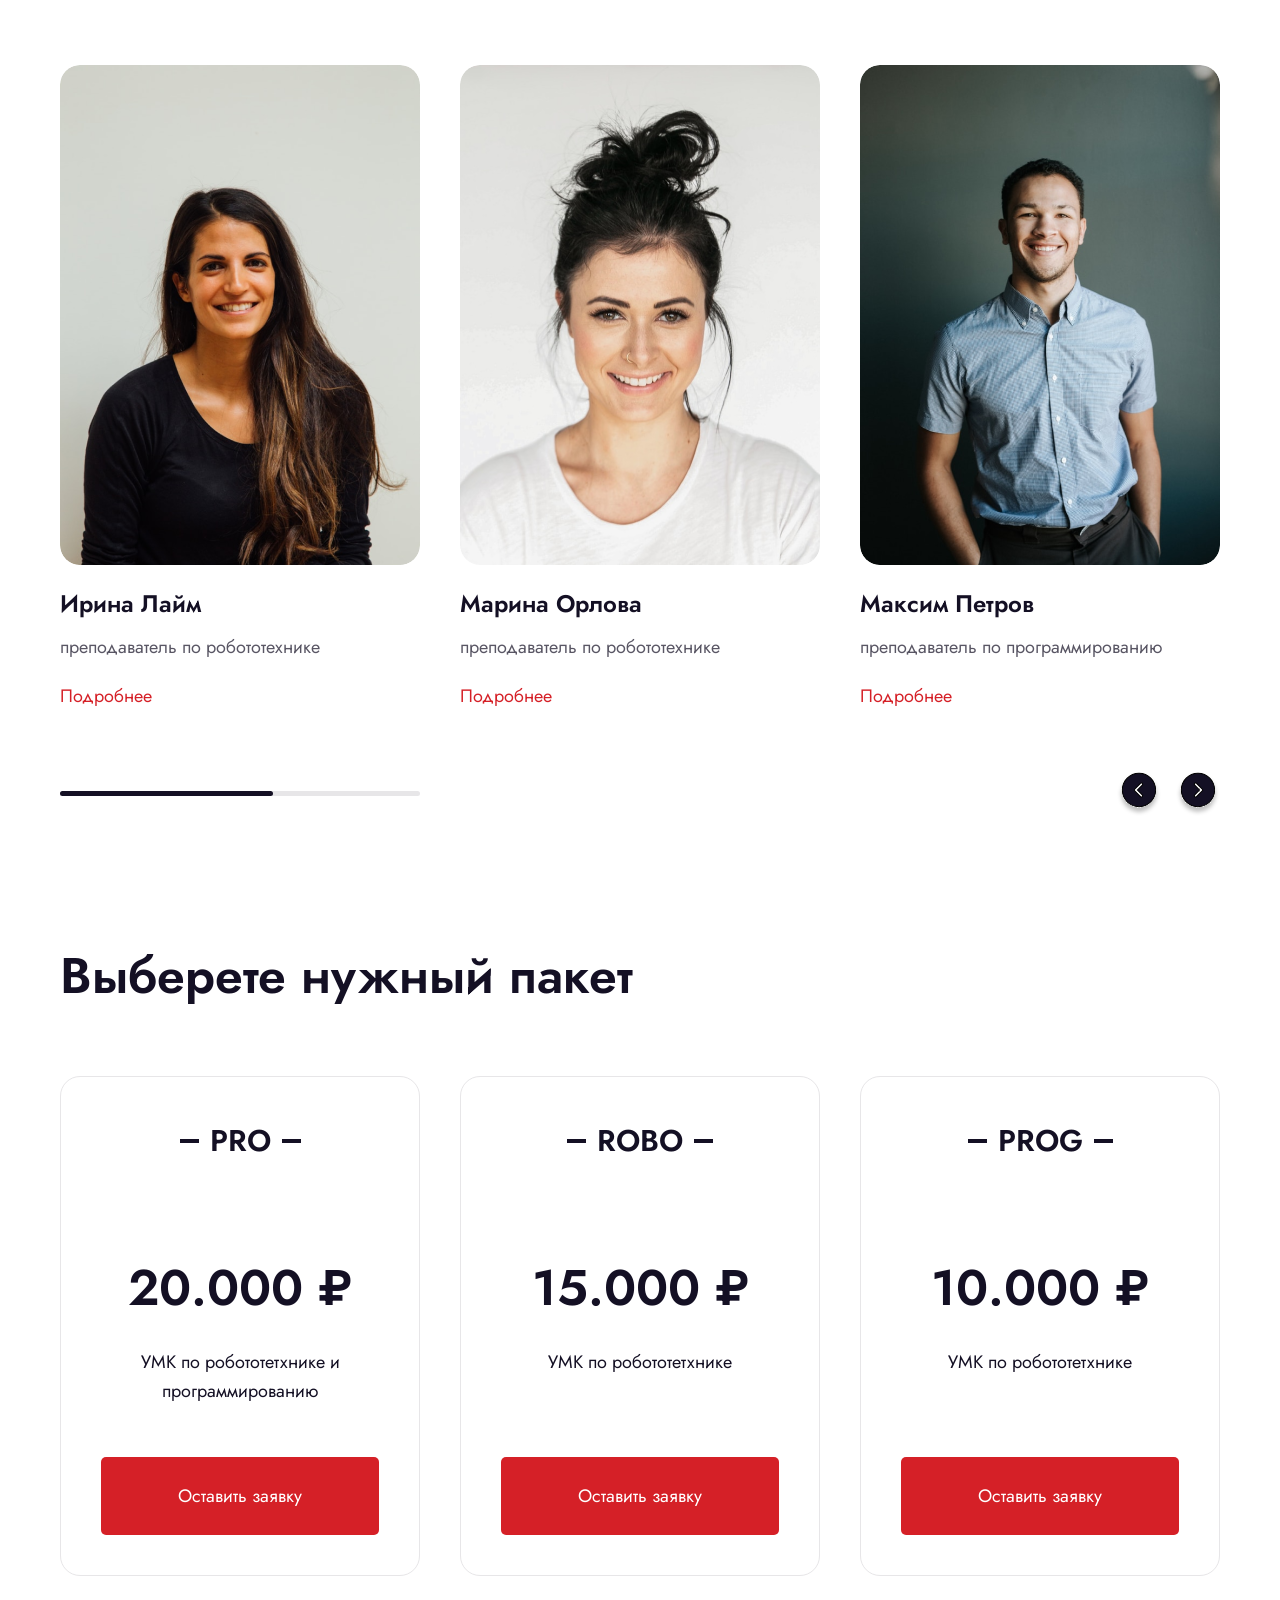
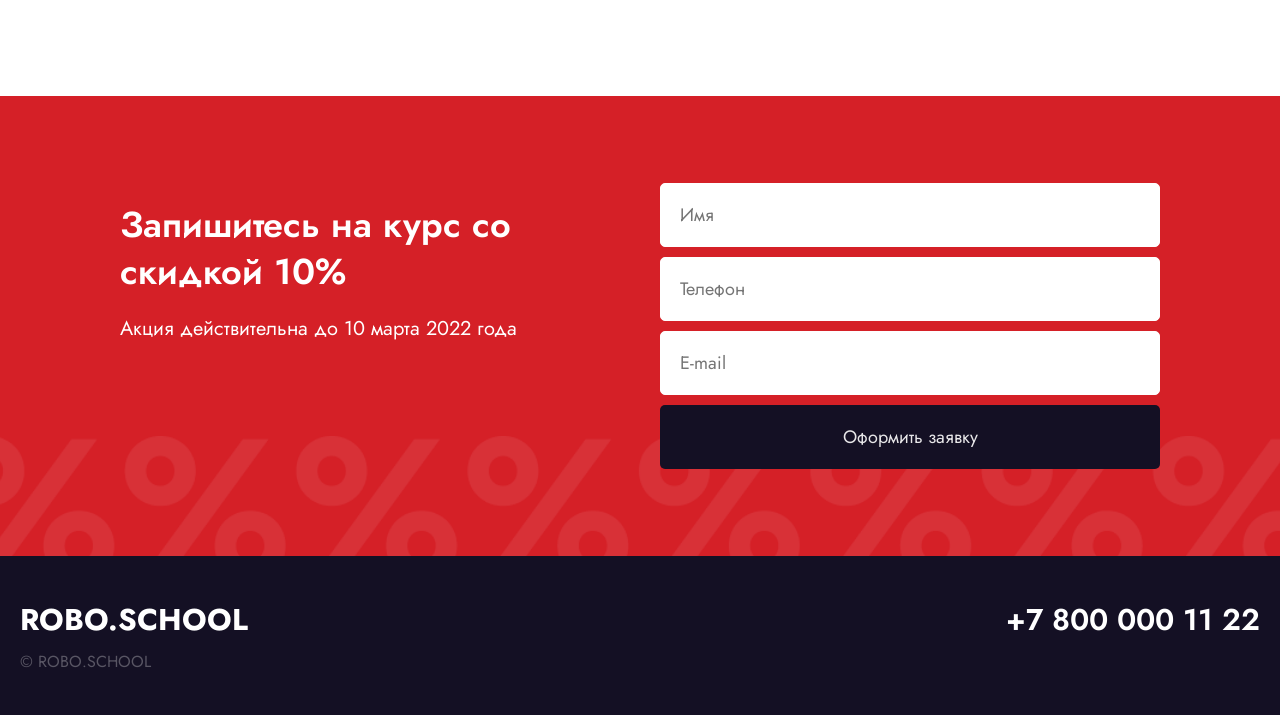
==== commit e769fce6: "deploy: c279466d8b97b3569aa5b0d0464ba1c98a137128" ====
--- a/pr-/index.html
+++ b/pr-/index.html
@@ -4,7 +4,7 @@
     <meta charset="UTF-8" />
     <meta name="viewport" content="width=device-width, initial-scale=1.0" />
     <title>Vite + React</title>
-    <script type="module" crossorigin src="./assets/index-CYDZf1qF.js"></script>
+    <script type="module" crossorigin src="./assets/index-Bn_xJWZJ.js"></script>
     <link rel="stylesheet" crossorigin href="./assets/index.css">
   </head>
   <body>
--- a/pr-/assets/index.css
+++ b/pr-/assets/index.css
@@ -1 +1 @@
-._container_1ewqi_1{margin:0 auto;padding:0 20px;max-width:1200px;height:100%}._container_1ewqi_1._wide_1ewqi_7{max-width:1760px}@media screen and (max-width: 1024px){._container_1ewqi_1{padding:0 10px}}._logo_1rb8j_1{font-size:30px;font-weight:700;color:#fff}@media (max-width: 768px){._logo_1rb8j_1{font-size:20px}}._iconButton_1l058_1{position:relative;display:flex;justify-content:center;align-items:center;padding:9px;border-radius:10px;border:1px solid #e7e6e8}._phoneCall_12clo_1{font-size:30px;font-weight:600;color:#fff}._phoneCall_12clo_1:hover{text-decoration:underline}._footer_1h3o1_1{background:#141024;color:#fff}._footer_1h3o1_1 ._content_1h3o1_5{padding:40px 0}._footer_1h3o1_1 ._content_1h3o1_5 ._wrapper_1h3o1_8{display:flex;justify-content:space-between;align-items:flex-start}._footer_1h3o1_1 ._content_1h3o1_5 ._copyright_1h3o1_13{font-size:16px;color:#595664;margin-top:5px}@media (max-width: 768px){._footer_1h3o1_1 ._content_1h3o1_5{padding:20px 0}._footer_1h3o1_1 ._content_1h3o1_5 ._wrapper_1h3o1_8{flex-direction:column;align-items:center;gap:20px}._footer_1h3o1_1 ._content_1h3o1_5 ._copyright_1h3o1_13{text-align:center;margin-top:40px}}._link_5upnr_1{white-space:nowrap;text-decoration:none;color:#fff;font-weight:400}._link_5upnr_1:hover{text-decoration:underline}._navbar_tcksv_1{display:flex;justify-content:space-between;align-items:center;list-style:none;gap:40px}._burgerMenu_me8tq_1{position:fixed;top:0;right:0;bottom:0;left:0;width:100%;height:100dvh;padding:10px;background:#141024;display:flex;justify-content:center;align-items:center}._burgerMenu_me8tq_1 ._navbar_me8tq_12{width:100%;max-height:100%;overflow-y:auto}._burgerMenu_me8tq_1 ._navbar_me8tq_12 ._menu_me8tq_17{display:flex;flex-direction:column;gap:20px}._burgerMenu_me8tq_1 ._navbar_me8tq_12 ._menu_me8tq_17 ._link_me8tq_22{font-size:30px;font-weight:600}._burgerMenu_me8tq_1 ._navbar_me8tq_12 ._closeButton_me8tq_26{position:absolute;top:10px;right:10px}._headerButtons_4428k_1{display:flex;gap:10px}._header_wcdqy_1{background:#141024;color:#fff;text-align:center;position:sticky;top:0;z-index:500}._header_wcdqy_1 ._content_wcdqy_9{display:flex;justify-content:space-between;align-items:center;padding:30px 0}@media (max-width: 1024px){._header_wcdqy_1 ._content_wcdqy_9{padding:10px 0}}._layout_d5ytr_1{display:flex;flex-direction:column;min-height:100dvh}._layout_d5ytr_1 ._main_d5ytr_6{flex:1 0 auto}._tooltip_1k8pk_1{position:relative;display:inline-block;bottom:.25rem}._tooltip_1k8pk_1 ._icon_1k8pk_6{width:24px;height:24px;display:inline-flex;align-items:center;justify-content:center;-webkit-user-select:none;user-select:none;cursor:help;position:relative;top:.25rem}._tooltip_1k8pk_1 ._text_1k8pk_17{position:absolute;bottom:100%;left:0;padding:15px 20px;background-color:#fff;color:#141024;border-radius:5px;white-space:normal;word-break:break-word;max-width:260px;width:max-content;font-size:16px;font-weight:400;z-index:10;display:block;pointer-events:auto;box-shadow:0 2px 8px #1410241a}@media (max-width: 768px){._tooltip_1k8pk_1 ._text_1k8pk_17{transform:translate(-50%)}}._item_1cib8_1{flex-basis:360px}._item_1cib8_1 ._content_1cib8_4{display:flex;flex-direction:column;gap:20px}._item_1cib8_1 ._title_1cib8_9{font-weight:600;font-size:24px;margin-top:20px}._item_1cib8_1 ._text_1cib8_14{font-size:18px;color:#595664}@media (max-width: 768px){._item_1cib8_1{flex-basis:300px}._item_1cib8_1 ._content_1cib8_4{gap:10px;text-align:center}._item_1cib8_1 ._title_1cib8_9{font-size:20px}._item_1cib8_1 ._text_1cib8_14{font-size:16px}}._benefits_h1nu8_1{background-color:#f9f9f9;padding:100px 0}._benefits_h1nu8_1 ._wrapper_h1nu8_5 ._title_h1nu8_5{font-size:50px;font-weight:600}._benefits_h1nu8_1 ._wrapper_h1nu8_5 ._items_h1nu8_9{margin-top:60px;display:flex;justify-content:center;flex-wrap:wrap;gap:40px}@media (max-width: 768px){._benefits_h1nu8_1{padding:40px 0 52px}._benefits_h1nu8_1 ._wrapper_h1nu8_5 ._title_h1nu8_5{font-size:30px;line-height:1.3;text-align:center}._benefits_h1nu8_1 ._wrapper_h1nu8_5 ._items_h1nu8_9{margin-top:40px}}._course_1msp0_1{background-color:#d52027;background-image:url(./percent.png);background-position:bottom;background-repeat:repeat-x;background-size:auto 120px;padding:87px 0;color:#fff}._course_1msp0_1 ._wrapper_1msp0_10{display:flex;flex-wrap:wrap;justify-content:center;gap:64px;padding:0 60px}._course_1msp0_1 ._wrapper_1msp0_10 ._text_1msp0_17{margin-top:19px;display:flex;flex:1 0 300px;flex-direction:column;color:#fff;line-height:1.3}._course_1msp0_1 ._wrapper_1msp0_10 ._text_1msp0_17 ._title_1msp0_25{font-weight:600;font-size:36px;line-height:1.3}._course_1msp0_1 ._wrapper_1msp0_10 ._text_1msp0_17 ._description_1msp0_30{margin-top:20px;font-weight:400}._course_1msp0_1 ._wrapper_1msp0_10 ._form_1msp0_34{display:flex;flex-direction:column;flex:0 1 500px;gap:10px}@media (max-width: 768px){._course_1msp0_1{background-image:none;padding:40px 0}._course_1msp0_1 ._wrapper_1msp0_10{gap:40px;padding:0}._course_1msp0_1 ._wrapper_1msp0_10 ._text_1msp0_17{text-align:center}._course_1msp0_1 ._wrapper_1msp0_10 ._text_1msp0_17 ._title_1msp0_25{font-size:30px}._course_1msp0_1 ._wrapper_1msp0_10 ._text_1msp0_17 ._description_1msp0_30{margin-top:10px}}._button_1bgjq_1{display:inline-flex;justify-content:center;align-items:center;padding:25px 54px;font-size:18px;font-weight:400;line-height:1.6;text-align:center;text-decoration:none;cursor:pointer;border:none;border-radius:5px;-webkit-user-select:none;user-select:none}._primary_1bgjq_17{background-color:#d52027;color:#fff;transition:background-color .3s ease}._primary_1bgjq_17:hover{background-color:#b9191d}._secondary_1bgjq_26{background-color:#141024;color:#e7e6e8;transition:background-color .3s ease}._secondary_1bgjq_26:hover{background:#282148}._text_1bgjq_35{padding:0;border-radius:0;color:#d52027;transition:color .3s ease}._text_1bgjq_35:hover{color:#b9191d}._packageItem_1s67t_1{flex-basis:360px;padding:40px;border:1px solid #e7e6e8;border-radius:20px;display:flex;flex-direction:column;align-items:center;text-align:center;transition:background-color .3s ease,color .3s ease,transform .3s ease}._packageItem_1s67t_1:hover{background-color:#141024;color:#fff;transform:scale(1.03)}._packageItem_1s67t_1:hover ._packageTitle_1s67t_17:before,._packageItem_1s67t_1:hover ._packageTitle_1s67t_17:after{background-color:#fff}._packageItem_1s67t_1 ._packageTitle_1s67t_17{position:relative;font-weight:600;font-size:30px}._packageItem_1s67t_1 ._packageTitle_1s67t_17:before,._packageItem_1s67t_1 ._packageTitle_1s67t_17:after{position:absolute;content:"";top:50%;transform:translateY(-50%);height:4px;width:19px;background-color:#141024;transition:background-color .3s ease}._packageItem_1s67t_1 ._packageTitle_1s67t_17:before{left:-30px}._packageItem_1s67t_1 ._packageTitle_1s67t_17:after{right:-30px}._packageItem_1s67t_1 ._packagePrice_1s67t_41{margin-top:83px;font-weight:600;font-size:50px}._packageItem_1s67t_1 ._packageDescription_1s67t_46{margin-top:20px;font-size:18px;margin-bottom:51px}._packageItem_1s67t_1 ._packageBtn_1s67t_51{margin-top:auto;width:100%}@media (max-width: 768px){._packageItem_1s67t_1{padding:40px 20px;flex-basis:300px}._packageItem_1s67t_1 ._packagePrice_1s67t_41{font-size:40px;margin-top:40px}._packageItem_1s67t_1 ._packageDescription_1s67t_46{font-size:16px;max-width:250px;margin-bottom:40px}._packageItem_1s67t_1 ._packageBtn_1s67t_51{padding:17px;font-size:16px}}._package_11eea_1 ._wrapper_11eea_1 ._title_11eea_1{font-size:50px;font-weight:600}._package_11eea_1 ._wrapper_11eea_1 ._packageList_11eea_5{display:flex;align-items:stretch;justify-content:center;flex-wrap:wrap;gap:40px;margin-top:60px}@media (max-width: 768px){._package_11eea_1{padding:60px 0}._package_11eea_1 ._wrapper_11eea_1 ._title_11eea_1{font-size:30px;line-height:1.4;text-align:center}._package_11eea_1 ._wrapper_11eea_1 ._packageList_11eea_5{margin-top:40px;gap:30px}}._promo_1s8qn_1{position:relative;overflow:hidden;max-height:972px;height:calc(100dvh - 108px);background-color:#141024;color:#fff}._promo_1s8qn_1 ._wrapper_1s8qn_9{margin-top:116px;display:flex;flex-direction:column;align-items:flex-start}._promo_1s8qn_1 ._wrapper_1s8qn_9 ._title_1s8qn_15{font-size:70px;font-weight:600}._promo_1s8qn_1 ._wrapper_1s8qn_9 ._subtitle_1s8qn_19{margin-top:20px;max-width:478px}._promo_1s8qn_1 ._wrapper_1s8qn_9 ._promoBtn_1s8qn_23{margin-top:50px}._promo_1s8qn_1 ._wrapper_1s8qn_9 ._img_1s8qn_26{position:absolute;left:48%;top:55px;width:783px;height:auto}@media (max-width: 1024px){._promo_1s8qn_1{height:calc(100dvh - 66px);padding:30px 0 40px}._promo_1s8qn_1 ._wrapper_1s8qn_9{margin-top:80px}}@media (max-width: 768px){._promo_1s8qn_1{height:553px}._promo_1s8qn_1 ._wrapper_1s8qn_9{align-items:center;margin-top:0;height:100%}._promo_1s8qn_1 ._wrapper_1s8qn_9 ._title_1s8qn_15{font-size:30px}._promo_1s8qn_1 ._wrapper_1s8qn_9 ._subtitle_1s8qn_19{text-align:center;max-width:300px;margin-top:10px}._promo_1s8qn_1 ._wrapper_1s8qn_9 ._promoBtn_1s8qn_23{margin-top:auto;padding:17px 54px;font-size:16px;min-width:300px;z-index:1}._promo_1s8qn_1 ._wrapper_1s8qn_9 ._img_1s8qn_26{width:273px;left:50%;top:unset;bottom:40px;transform:translate(-50%)}}:root{--swiper-theme-color: #007aff}:host{position:relative;display:block;margin-left:auto;margin-right:auto;z-index:1}.swiper{margin-left:auto;margin-right:auto;position:relative;overflow:hidden;list-style:none;padding:0;z-index:1;display:block}.swiper-vertical>.swiper-wrapper{flex-direction:column}.swiper-wrapper{position:relative;width:100%;height:100%;z-index:1;display:flex;transition-property:transform;transition-timing-function:var(--swiper-wrapper-transition-timing-function, initial);box-sizing:content-box}.swiper-android .swiper-slide,.swiper-ios .swiper-slide,.swiper-wrapper{transform:translateZ(0)}.swiper-horizontal{touch-action:pan-y}.swiper-vertical{touch-action:pan-x}.swiper-slide{flex-shrink:0;width:100%;height:100%;position:relative;transition-property:transform;display:block}.swiper-slide-invisible-blank{visibility:hidden}.swiper-autoheight,.swiper-autoheight .swiper-slide{height:auto}.swiper-autoheight .swiper-wrapper{align-items:flex-start;transition-property:transform,height}.swiper-backface-hidden .swiper-slide{transform:translateZ(0);backface-visibility:hidden}.swiper-3d.swiper-css-mode .swiper-wrapper{perspective:1200px}.swiper-3d .swiper-wrapper{transform-style:preserve-3d}.swiper-3d{perspective:1200px}.swiper-3d .swiper-slide,.swiper-3d .swiper-cube-shadow{transform-style:preserve-3d}.swiper-css-mode>.swiper-wrapper{overflow:auto;scrollbar-width:none;-ms-overflow-style:none}.swiper-css-mode>.swiper-wrapper::-webkit-scrollbar{display:none}.swiper-css-mode>.swiper-wrapper>.swiper-slide{scroll-snap-align:start start}.swiper-css-mode.swiper-horizontal>.swiper-wrapper{scroll-snap-type:x mandatory}.swiper-css-mode.swiper-vertical>.swiper-wrapper{scroll-snap-type:y mandatory}.swiper-css-mode.swiper-free-mode>.swiper-wrapper{scroll-snap-type:none}.swiper-css-mode.swiper-free-mode>.swiper-wrapper>.swiper-slide{scroll-snap-align:none}.swiper-css-mode.swiper-centered>.swiper-wrapper:before{content:"";flex-shrink:0;order:9999}.swiper-css-mode.swiper-centered>.swiper-wrapper>.swiper-slide{scroll-snap-align:center center;scroll-snap-stop:always}.swiper-css-mode.swiper-centered.swiper-horizontal>.swiper-wrapper>.swiper-slide:first-child{margin-inline-start:var(--swiper-centered-offset-before)}.swiper-css-mode.swiper-centered.swiper-horizontal>.swiper-wrapper:before{height:100%;min-height:1px;width:var(--swiper-centered-offset-after)}.swiper-css-mode.swiper-centered.swiper-vertical>.swiper-wrapper>.swiper-slide:first-child{margin-block-start:var(--swiper-centered-offset-before)}.swiper-css-mode.swiper-centered.swiper-vertical>.swiper-wrapper:before{width:100%;min-width:1px;height:var(--swiper-centered-offset-after)}.swiper-3d .swiper-slide-shadow,.swiper-3d .swiper-slide-shadow-left,.swiper-3d .swiper-slide-shadow-right,.swiper-3d .swiper-slide-shadow-top,.swiper-3d .swiper-slide-shadow-bottom{position:absolute;left:0;top:0;width:100%;height:100%;pointer-events:none;z-index:10}.swiper-3d .swiper-slide-shadow{background:#00000026}.swiper-3d .swiper-slide-shadow-left{background-image:linear-gradient(to left,#00000080,#0000)}.swiper-3d .swiper-slide-shadow-right{background-image:linear-gradient(to right,#00000080,#0000)}.swiper-3d .swiper-slide-shadow-top{background-image:linear-gradient(to top,#00000080,#0000)}.swiper-3d .swiper-slide-shadow-bottom{background-image:linear-gradient(to bottom,#00000080,#0000)}.swiper-lazy-preloader{width:42px;height:42px;position:absolute;left:50%;top:50%;margin-left:-21px;margin-top:-21px;z-index:10;transform-origin:50%;box-sizing:border-box;border:4px solid var(--swiper-preloader-color, var(--swiper-theme-color));border-radius:50%;border-top-color:transparent}.swiper:not(.swiper-watch-progress) .swiper-lazy-preloader,.swiper-watch-progress .swiper-slide-visible .swiper-lazy-preloader{animation:swiper-preloader-spin 1s infinite linear}.swiper-lazy-preloader-white{--swiper-preloader-color: #fff}.swiper-lazy-preloader-black{--swiper-preloader-color: #000}@keyframes swiper-preloader-spin{0%{transform:rotate(0)}to{transform:rotate(360deg)}}.swiper-scrollbar{border-radius:var(--swiper-scrollbar-border-radius, 10px);position:relative;touch-action:none;background:var(--swiper-scrollbar-bg-color, rgba(0, 0, 0, .1))}.swiper-scrollbar-disabled>.swiper-scrollbar,.swiper-scrollbar.swiper-scrollbar-disabled{display:none!important}.swiper-horizontal>.swiper-scrollbar,.swiper-scrollbar.swiper-scrollbar-horizontal{position:absolute;left:var(--swiper-scrollbar-sides-offset, 1%);bottom:var(--swiper-scrollbar-bottom, 4px);top:var(--swiper-scrollbar-top, auto);z-index:50;height:var(--swiper-scrollbar-size, 4px);width:calc(100% - 2 * var(--swiper-scrollbar-sides-offset, 1%))}.swiper-vertical>.swiper-scrollbar,.swiper-scrollbar.swiper-scrollbar-vertical{position:absolute;left:var(--swiper-scrollbar-left, auto);right:var(--swiper-scrollbar-right, 4px);top:var(--swiper-scrollbar-sides-offset, 1%);z-index:50;width:var(--swiper-scrollbar-size, 4px);height:calc(100% - 2 * var(--swiper-scrollbar-sides-offset, 1%))}.swiper-scrollbar-drag{height:100%;width:100%;position:relative;background:var(--swiper-scrollbar-drag-bg-color, rgba(0, 0, 0, .5));border-radius:var(--swiper-scrollbar-border-radius, 10px);left:0;top:0}.swiper-scrollbar-cursor-drag{cursor:move}.swiper-scrollbar-lock{display:none}._teacherCard_ofwp1_1{display:flex;flex-direction:column;justify-content:flex-start;-webkit-user-select:none;user-select:none}._teacherCard_ofwp1_1 ._image_ofwp1_7{width:100%;height:100%;max-height:500px;border-radius:20px;object-fit:cover}._teacherCard_ofwp1_1 ._description_ofwp1_14{margin-top:20px}._teacherCard_ofwp1_1 ._title_ofwp1_17{font-weight:600;font-size:24px}._teacherCard_ofwp1_1 ._role_ofwp1_21{margin-top:10px;font-size:18px;color:#595664}._teacherCard_ofwp1_1 ._button_ofwp1_26{margin-top:20px}@media (max-width: 768px){._teacherCard_ofwp1_1{max-width:220px}._teacherCard_ofwp1_1 ._title_ofwp1_17{font-size:20px}._teacherCard_ofwp1_1 ._role_ofwp1_21{font-size:14px}._teacherCard_ofwp1_1 ._button_ofwp1_26{font-size:16px}}._teachersSlider_pkvxk_1{margin-top:60px}._teachersSlider_pkvxk_1 ._slide_pkvxk_4{width:max-content}._sliderControls_pkvxk_8{display:flex;justify-content:space-between;align-items:center;margin-top:60px}._sliderControls_pkvxk_8 ._scrollbar_pkvxk_14{width:100%;max-width:360px;height:5px;border-radius:40px;background:#e7e6e8}._sliderControls_pkvxk_8 ._scrollbar_pkvxk_14 .swiper-scrollbar-drag{border-radius:40px;background:#141024;height:5px;transition:opacity .3s ease;cursor:grab}._sliderControls_pkvxk_8 ._scrollbar_pkvxk_14 .swiper-scrollbar-drag:hover{opacity:.7}._sliderControls_pkvxk_8 ._buttons_pkvxk_31{display:flex;gap:15px}._sliderControls_pkvxk_8 ._buttons_pkvxk_31 ._button_pkvxk_31{transition:opacity .3s ease}._sliderControls_pkvxk_8 ._buttons_pkvxk_31 ._button_pkvxk_31:hover{opacity:.7}@media (max-width: 768px){._teachersSlider_pkvxk_1{margin-top:40px;margin-left:-10px;margin-right:-10px;padding:0 10px}._sliderControls_pkvxk_8{margin-top:40px}._sliderControls_pkvxk_8 ._scrollbar_pkvxk_14{max-width:100%}}._teachers_b3w72_1{padding-bottom:0}._teachers_b3w72_1 ._wrapper_b3w72_4 ._title_b3w72_4{font-size:50px;font-weight:600}@media (max-width: 768px){._teachers_b3w72_1{padding-top:60px}._teachers_b3w72_1 ._wrapper_b3w72_4 ._title_b3w72_4{line-height:1.4;font-size:30px;text-align:center}}*{padding:0;margin:0;border:none}*,*:before,*:after{padding:0;margin:0;border:0;-moz-box-sizing:border-box;-webkit-box-sizing:border-box;box-sizing:border-box}:focus,:active{outline:none}a:focus,a:active{outline:none}a,a:link,a:visited,a:hover{text-decoration:none}aside,nav,footer,header,section,main{display:block}h1,h2,h3,h4,h5,h6,p{font-size:inherit;font-weight:inherit}ul,ul li{list-style:none}img,svg{max-width:100%;height:auto}address{font-style:normal}input,textarea,button,select{font-family:inherit;font-size:inherit;color:inherit;background-color:transparent}input::-ms-clear{display:none}button,input[type=submit]{display:inline-block;box-shadow:none;background-color:transparent;background:none;cursor:pointer}input:focus,input:active,button:focus,button:active{outline:none}button::-moz-focus-inner{padding:0;border:0}label{cursor:pointer}@font-face{font-family:Jost;src:url(./Jost-Regular.woff2) format("woff2"),url(./Jost-Regular.ttf) format("ttf");font-weight:400;font-style:normal;font-display:swap}@font-face{font-family:Jost;src:url(./Jost-SemiBold.woff2) format("woff2"),url(./Jost-SemiBold.ttf) format("ttf");font-weight:600;font-style:normal;font-display:swap}@font-face{font-family:Jost;src:url(./Jost-Bold.woff2) format("woff2"),url(./Jost-Bold.ttf) format("ttf");font-weight:700;font-style:normal;font-display:swap}html{scroll-behavior:smooth}body{min-width:320px;min-height:100dvh;margin:0;font-family:Jost,sans-serif;font-weight:400;line-height:1.6;color:#141024;background-color:#fff;font-size:20px}body .lock{overflow:hidden}section{padding:120px 0}@media (max-width: 768px){body{font-size:16px}}
+._container_1ewqi_1{margin:0 auto;padding:0 20px;max-width:1200px;height:100%}._container_1ewqi_1._wide_1ewqi_7{max-width:1760px}@media screen and (max-width: 1024px){._container_1ewqi_1{padding:0 10px}}._logo_1rb8j_1{font-size:30px;font-weight:700;color:#fff}@media (max-width: 768px){._logo_1rb8j_1{font-size:20px}}._iconButton_1l058_1{position:relative;display:flex;justify-content:center;align-items:center;padding:9px;border-radius:10px;border:1px solid #e7e6e8}._phoneCall_12clo_1{font-size:30px;font-weight:600;color:#fff}._phoneCall_12clo_1:hover{text-decoration:underline}._footer_1h3o1_1{background:#141024;color:#fff}._footer_1h3o1_1 ._content_1h3o1_5{padding:40px 0}._footer_1h3o1_1 ._content_1h3o1_5 ._wrapper_1h3o1_8{display:flex;justify-content:space-between;align-items:flex-start}._footer_1h3o1_1 ._content_1h3o1_5 ._copyright_1h3o1_13{font-size:16px;color:#595664;margin-top:5px}@media (max-width: 768px){._footer_1h3o1_1 ._content_1h3o1_5{padding:20px 0}._footer_1h3o1_1 ._content_1h3o1_5 ._wrapper_1h3o1_8{flex-direction:column;align-items:center;gap:20px}._footer_1h3o1_1 ._content_1h3o1_5 ._copyright_1h3o1_13{text-align:center;margin-top:40px}}._link_5upnr_1{white-space:nowrap;text-decoration:none;color:#fff;font-weight:400}._link_5upnr_1:hover{text-decoration:underline}._navbar_tcksv_1{display:flex;justify-content:space-between;align-items:center;list-style:none;gap:40px}._burgerMenu_me8tq_1{position:fixed;top:0;right:0;bottom:0;left:0;width:100%;height:100dvh;padding:10px;background:#141024;display:flex;justify-content:center;align-items:center}._burgerMenu_me8tq_1 ._navbar_me8tq_12{width:100%;max-height:100%;overflow-y:auto}._burgerMenu_me8tq_1 ._navbar_me8tq_12 ._menu_me8tq_17{display:flex;flex-direction:column;gap:20px}._burgerMenu_me8tq_1 ._navbar_me8tq_12 ._menu_me8tq_17 ._link_me8tq_22{font-size:30px;font-weight:600}._burgerMenu_me8tq_1 ._navbar_me8tq_12 ._closeButton_me8tq_26{position:absolute;top:10px;right:10px}._headerButtons_4428k_1{display:flex;gap:10px}._header_wcdqy_1{background:#141024;color:#fff;text-align:center;position:sticky;top:0;z-index:500}._header_wcdqy_1 ._content_wcdqy_9{display:flex;justify-content:space-between;align-items:center;padding:30px 0}@media (max-width: 1024px){._header_wcdqy_1 ._content_wcdqy_9{padding:10px 0}}._layout_d5ytr_1{display:flex;flex-direction:column;min-height:100dvh}._layout_d5ytr_1 ._main_d5ytr_6{flex:1 0 auto}._tooltip_1k8pk_1{position:relative;display:inline-block;bottom:.25rem}._tooltip_1k8pk_1 ._icon_1k8pk_6{width:24px;height:24px;display:inline-flex;align-items:center;justify-content:center;-webkit-user-select:none;user-select:none;cursor:help;position:relative;top:.25rem}._tooltip_1k8pk_1 ._text_1k8pk_17{position:absolute;bottom:100%;left:0;padding:15px 20px;background-color:#fff;color:#141024;border-radius:5px;white-space:normal;word-break:break-word;max-width:260px;width:max-content;font-size:16px;font-weight:400;z-index:10;display:block;pointer-events:auto;box-shadow:0 2px 8px #1410241a}@media (max-width: 768px){._tooltip_1k8pk_1 ._text_1k8pk_17{transform:translate(-50%)}}._item_1cib8_1{flex-basis:360px}._item_1cib8_1 ._content_1cib8_4{display:flex;flex-direction:column;gap:20px}._item_1cib8_1 ._title_1cib8_9{font-weight:600;font-size:24px;margin-top:20px}._item_1cib8_1 ._text_1cib8_14{font-size:18px;color:#595664}@media (max-width: 768px){._item_1cib8_1{flex-basis:300px}._item_1cib8_1 ._content_1cib8_4{gap:10px;text-align:center}._item_1cib8_1 ._title_1cib8_9{font-size:20px}._item_1cib8_1 ._text_1cib8_14{font-size:16px}}._benefits_h1nu8_1{background-color:#f9f9f9;padding:100px 0}._benefits_h1nu8_1 ._wrapper_h1nu8_5 ._title_h1nu8_5{font-size:50px;font-weight:600}._benefits_h1nu8_1 ._wrapper_h1nu8_5 ._items_h1nu8_9{margin-top:60px;display:flex;justify-content:center;flex-wrap:wrap;gap:40px}@media (max-width: 768px){._benefits_h1nu8_1{padding:40px 0 52px}._benefits_h1nu8_1 ._wrapper_h1nu8_5 ._title_h1nu8_5{font-size:30px;line-height:1.3;text-align:center}._benefits_h1nu8_1 ._wrapper_h1nu8_5 ._items_h1nu8_9{margin-top:40px}}._button_1bgjq_1{display:inline-flex;justify-content:center;align-items:center;padding:25px 54px;font-size:18px;font-weight:400;line-height:1.6;text-align:center;text-decoration:none;cursor:pointer;border:none;border-radius:5px;-webkit-user-select:none;user-select:none}._primary_1bgjq_17{background-color:#d52027;color:#fff;transition:background-color .3s ease}._primary_1bgjq_17:hover{background-color:#b9191d}._secondary_1bgjq_26{background-color:#141024;color:#e7e6e8;transition:background-color .3s ease}._secondary_1bgjq_26:hover{background:#282148}._text_1bgjq_35{padding:0;border-radius:0;color:#d52027;transition:color .3s ease}._text_1bgjq_35:hover{color:#b9191d}._wrapper_o7wq0_1{position:relative}._wrapper_o7wq0_1 ._label_o7wq0_4{position:absolute;width:1px;height:1px;margin:-1px;clip:rect(0 0 0 0);overflow:hidden}._wrapper_o7wq0_1 ._input_o7wq0_12{color:#141024;font-size:18px;padding:18px 19px;border-radius:5px;background:#fff;border:1px solid #ffffff;width:100%}._wrapper_o7wq0_1 ._input_o7wq0_12:focus{border-color:#f9f9f9}._wrapper_o7wq0_1 ._input_o7wq0_12._error_o7wq0_24{border-color:#d52027}._wrapper_o7wq0_1 ._errorText_o7wq0_27{color:#d52027;position:absolute;top:5px;left:20px;font-size:12px}._contactForm_papjt_1{display:flex;flex-direction:column;gap:10px;flex-basis:100%;max-width:500px}._contactForm_papjt_1 ._contactFormButton_papjt_8{padding:19px 54px;line-height:normal}@media (max-width: 768px){._contactForm_papjt_1 ._contactFormButton_papjt_8{font-size:16px}}._course_1msp0_1{background-color:#d52027;background-image:url(./percent.png);background-position:bottom;background-repeat:repeat-x;background-size:auto 120px;padding:87px 0;color:#fff}._course_1msp0_1 ._wrapper_1msp0_10{display:flex;flex-wrap:wrap;justify-content:center;gap:64px;padding:0 60px}._course_1msp0_1 ._wrapper_1msp0_10 ._text_1msp0_17{margin-top:19px;display:flex;flex:1 0 300px;flex-direction:column;color:#fff;line-height:1.3}._course_1msp0_1 ._wrapper_1msp0_10 ._text_1msp0_17 ._title_1msp0_25{font-weight:600;font-size:36px;line-height:1.3}._course_1msp0_1 ._wrapper_1msp0_10 ._text_1msp0_17 ._description_1msp0_30{margin-top:20px;font-weight:400}._course_1msp0_1 ._wrapper_1msp0_10 ._form_1msp0_34{display:flex;flex-direction:column;flex:0 1 500px;gap:10px}@media (max-width: 768px){._course_1msp0_1{background-image:none;padding:40px 0}._course_1msp0_1 ._wrapper_1msp0_10{gap:40px;padding:0}._course_1msp0_1 ._wrapper_1msp0_10 ._text_1msp0_17{text-align:center}._course_1msp0_1 ._wrapper_1msp0_10 ._text_1msp0_17 ._title_1msp0_25{font-size:30px}._course_1msp0_1 ._wrapper_1msp0_10 ._text_1msp0_17 ._description_1msp0_30{margin-top:10px}}._packageItem_1s67t_1{flex-basis:360px;padding:40px;border:1px solid #e7e6e8;border-radius:20px;display:flex;flex-direction:column;align-items:center;text-align:center;transition:background-color .3s ease,color .3s ease,transform .3s ease}._packageItem_1s67t_1:hover{background-color:#141024;color:#fff;transform:scale(1.03)}._packageItem_1s67t_1:hover ._packageTitle_1s67t_17:before,._packageItem_1s67t_1:hover ._packageTitle_1s67t_17:after{background-color:#fff}._packageItem_1s67t_1 ._packageTitle_1s67t_17{position:relative;font-weight:600;font-size:30px}._packageItem_1s67t_1 ._packageTitle_1s67t_17:before,._packageItem_1s67t_1 ._packageTitle_1s67t_17:after{position:absolute;content:"";top:50%;transform:translateY(-50%);height:4px;width:19px;background-color:#141024;transition:background-color .3s ease}._packageItem_1s67t_1 ._packageTitle_1s67t_17:before{left:-30px}._packageItem_1s67t_1 ._packageTitle_1s67t_17:after{right:-30px}._packageItem_1s67t_1 ._packagePrice_1s67t_41{margin-top:83px;font-weight:600;font-size:50px}._packageItem_1s67t_1 ._packageDescription_1s67t_46{margin-top:20px;font-size:18px;margin-bottom:51px}._packageItem_1s67t_1 ._packageBtn_1s67t_51{margin-top:auto;width:100%}@media (max-width: 768px){._packageItem_1s67t_1{padding:40px 20px;flex-basis:300px}._packageItem_1s67t_1 ._packagePrice_1s67t_41{font-size:40px;margin-top:40px}._packageItem_1s67t_1 ._packageDescription_1s67t_46{font-size:16px;max-width:250px;margin-bottom:40px}._packageItem_1s67t_1 ._packageBtn_1s67t_51{padding:17px;font-size:16px}}._package_11eea_1 ._wrapper_11eea_1 ._title_11eea_1{font-size:50px;font-weight:600}._package_11eea_1 ._wrapper_11eea_1 ._packageList_11eea_5{display:flex;align-items:stretch;justify-content:center;flex-wrap:wrap;gap:40px;margin-top:60px}@media (max-width: 768px){._package_11eea_1{padding:60px 0}._package_11eea_1 ._wrapper_11eea_1 ._title_11eea_1{font-size:30px;line-height:1.4;text-align:center}._package_11eea_1 ._wrapper_11eea_1 ._packageList_11eea_5{margin-top:40px;gap:30px}}._promo_1s8qn_1{position:relative;overflow:hidden;max-height:972px;height:calc(100dvh - 108px);background-color:#141024;color:#fff}._promo_1s8qn_1 ._wrapper_1s8qn_9{margin-top:116px;display:flex;flex-direction:column;align-items:flex-start}._promo_1s8qn_1 ._wrapper_1s8qn_9 ._title_1s8qn_15{font-size:70px;font-weight:600}._promo_1s8qn_1 ._wrapper_1s8qn_9 ._subtitle_1s8qn_19{margin-top:20px;max-width:478px}._promo_1s8qn_1 ._wrapper_1s8qn_9 ._promoBtn_1s8qn_23{margin-top:50px}._promo_1s8qn_1 ._wrapper_1s8qn_9 ._img_1s8qn_26{position:absolute;left:48%;top:55px;width:783px;height:auto}@media (max-width: 1024px){._promo_1s8qn_1{height:calc(100dvh - 66px);padding:30px 0 40px}._promo_1s8qn_1 ._wrapper_1s8qn_9{margin-top:80px}}@media (max-width: 768px){._promo_1s8qn_1{height:553px}._promo_1s8qn_1 ._wrapper_1s8qn_9{align-items:center;margin-top:0;height:100%}._promo_1s8qn_1 ._wrapper_1s8qn_9 ._title_1s8qn_15{font-size:30px}._promo_1s8qn_1 ._wrapper_1s8qn_9 ._subtitle_1s8qn_19{text-align:center;max-width:300px;margin-top:10px}._promo_1s8qn_1 ._wrapper_1s8qn_9 ._promoBtn_1s8qn_23{margin-top:auto;padding:17px 54px;font-size:16px;min-width:300px;z-index:1}._promo_1s8qn_1 ._wrapper_1s8qn_9 ._img_1s8qn_26{width:273px;left:50%;top:unset;bottom:40px;transform:translate(-50%)}}:root{--swiper-theme-color: #007aff}:host{position:relative;display:block;margin-left:auto;margin-right:auto;z-index:1}.swiper{margin-left:auto;margin-right:auto;position:relative;overflow:hidden;list-style:none;padding:0;z-index:1;display:block}.swiper-vertical>.swiper-wrapper{flex-direction:column}.swiper-wrapper{position:relative;width:100%;height:100%;z-index:1;display:flex;transition-property:transform;transition-timing-function:var(--swiper-wrapper-transition-timing-function, initial);box-sizing:content-box}.swiper-android .swiper-slide,.swiper-ios .swiper-slide,.swiper-wrapper{transform:translateZ(0)}.swiper-horizontal{touch-action:pan-y}.swiper-vertical{touch-action:pan-x}.swiper-slide{flex-shrink:0;width:100%;height:100%;position:relative;transition-property:transform;display:block}.swiper-slide-invisible-blank{visibility:hidden}.swiper-autoheight,.swiper-autoheight .swiper-slide{height:auto}.swiper-autoheight .swiper-wrapper{align-items:flex-start;transition-property:transform,height}.swiper-backface-hidden .swiper-slide{transform:translateZ(0);backface-visibility:hidden}.swiper-3d.swiper-css-mode .swiper-wrapper{perspective:1200px}.swiper-3d .swiper-wrapper{transform-style:preserve-3d}.swiper-3d{perspective:1200px}.swiper-3d .swiper-slide,.swiper-3d .swiper-cube-shadow{transform-style:preserve-3d}.swiper-css-mode>.swiper-wrapper{overflow:auto;scrollbar-width:none;-ms-overflow-style:none}.swiper-css-mode>.swiper-wrapper::-webkit-scrollbar{display:none}.swiper-css-mode>.swiper-wrapper>.swiper-slide{scroll-snap-align:start start}.swiper-css-mode.swiper-horizontal>.swiper-wrapper{scroll-snap-type:x mandatory}.swiper-css-mode.swiper-vertical>.swiper-wrapper{scroll-snap-type:y mandatory}.swiper-css-mode.swiper-free-mode>.swiper-wrapper{scroll-snap-type:none}.swiper-css-mode.swiper-free-mode>.swiper-wrapper>.swiper-slide{scroll-snap-align:none}.swiper-css-mode.swiper-centered>.swiper-wrapper:before{content:"";flex-shrink:0;order:9999}.swiper-css-mode.swiper-centered>.swiper-wrapper>.swiper-slide{scroll-snap-align:center center;scroll-snap-stop:always}.swiper-css-mode.swiper-centered.swiper-horizontal>.swiper-wrapper>.swiper-slide:first-child{margin-inline-start:var(--swiper-centered-offset-before)}.swiper-css-mode.swiper-centered.swiper-horizontal>.swiper-wrapper:before{height:100%;min-height:1px;width:var(--swiper-centered-offset-after)}.swiper-css-mode.swiper-centered.swiper-vertical>.swiper-wrapper>.swiper-slide:first-child{margin-block-start:var(--swiper-centered-offset-before)}.swiper-css-mode.swiper-centered.swiper-vertical>.swiper-wrapper:before{width:100%;min-width:1px;height:var(--swiper-centered-offset-after)}.swiper-3d .swiper-slide-shadow,.swiper-3d .swiper-slide-shadow-left,.swiper-3d .swiper-slide-shadow-right,.swiper-3d .swiper-slide-shadow-top,.swiper-3d .swiper-slide-shadow-bottom{position:absolute;left:0;top:0;width:100%;height:100%;pointer-events:none;z-index:10}.swiper-3d .swiper-slide-shadow{background:#00000026}.swiper-3d .swiper-slide-shadow-left{background-image:linear-gradient(to left,#00000080,#0000)}.swiper-3d .swiper-slide-shadow-right{background-image:linear-gradient(to right,#00000080,#0000)}.swiper-3d .swiper-slide-shadow-top{background-image:linear-gradient(to top,#00000080,#0000)}.swiper-3d .swiper-slide-shadow-bottom{background-image:linear-gradient(to bottom,#00000080,#0000)}.swiper-lazy-preloader{width:42px;height:42px;position:absolute;left:50%;top:50%;margin-left:-21px;margin-top:-21px;z-index:10;transform-origin:50%;box-sizing:border-box;border:4px solid var(--swiper-preloader-color, var(--swiper-theme-color));border-radius:50%;border-top-color:transparent}.swiper:not(.swiper-watch-progress) .swiper-lazy-preloader,.swiper-watch-progress .swiper-slide-visible .swiper-lazy-preloader{animation:swiper-preloader-spin 1s infinite linear}.swiper-lazy-preloader-white{--swiper-preloader-color: #fff}.swiper-lazy-preloader-black{--swiper-preloader-color: #000}@keyframes swiper-preloader-spin{0%{transform:rotate(0)}to{transform:rotate(360deg)}}.swiper-scrollbar{border-radius:var(--swiper-scrollbar-border-radius, 10px);position:relative;touch-action:none;background:var(--swiper-scrollbar-bg-color, rgba(0, 0, 0, .1))}.swiper-scrollbar-disabled>.swiper-scrollbar,.swiper-scrollbar.swiper-scrollbar-disabled{display:none!important}.swiper-horizontal>.swiper-scrollbar,.swiper-scrollbar.swiper-scrollbar-horizontal{position:absolute;left:var(--swiper-scrollbar-sides-offset, 1%);bottom:var(--swiper-scrollbar-bottom, 4px);top:var(--swiper-scrollbar-top, auto);z-index:50;height:var(--swiper-scrollbar-size, 4px);width:calc(100% - 2 * var(--swiper-scrollbar-sides-offset, 1%))}.swiper-vertical>.swiper-scrollbar,.swiper-scrollbar.swiper-scrollbar-vertical{position:absolute;left:var(--swiper-scrollbar-left, auto);right:var(--swiper-scrollbar-right, 4px);top:var(--swiper-scrollbar-sides-offset, 1%);z-index:50;width:var(--swiper-scrollbar-size, 4px);height:calc(100% - 2 * var(--swiper-scrollbar-sides-offset, 1%))}.swiper-scrollbar-drag{height:100%;width:100%;position:relative;background:var(--swiper-scrollbar-drag-bg-color, rgba(0, 0, 0, .5));border-radius:var(--swiper-scrollbar-border-radius, 10px);left:0;top:0}.swiper-scrollbar-cursor-drag{cursor:move}.swiper-scrollbar-lock{display:none}._teacherCard_ofwp1_1{display:flex;flex-direction:column;justify-content:flex-start;-webkit-user-select:none;user-select:none}._teacherCard_ofwp1_1 ._image_ofwp1_7{width:100%;height:100%;max-height:500px;border-radius:20px;object-fit:cover}._teacherCard_ofwp1_1 ._description_ofwp1_14{margin-top:20px}._teacherCard_ofwp1_1 ._title_ofwp1_17{font-weight:600;font-size:24px}._teacherCard_ofwp1_1 ._role_ofwp1_21{margin-top:10px;font-size:18px;color:#595664}._teacherCard_ofwp1_1 ._button_ofwp1_26{margin-top:20px}@media (max-width: 768px){._teacherCard_ofwp1_1{max-width:220px}._teacherCard_ofwp1_1 ._title_ofwp1_17{font-size:20px}._teacherCard_ofwp1_1 ._role_ofwp1_21{font-size:14px}._teacherCard_ofwp1_1 ._button_ofwp1_26{font-size:16px}}._teachersSlider_pkvxk_1{margin-top:60px}._teachersSlider_pkvxk_1 ._slide_pkvxk_4{width:max-content}._sliderControls_pkvxk_8{display:flex;justify-content:space-between;align-items:center;margin-top:60px}._sliderControls_pkvxk_8 ._scrollbar_pkvxk_14{width:100%;max-width:360px;height:5px;border-radius:40px;background:#e7e6e8}._sliderControls_pkvxk_8 ._scrollbar_pkvxk_14 .swiper-scrollbar-drag{border-radius:40px;background:#141024;height:5px;transition:opacity .3s ease;cursor:grab}._sliderControls_pkvxk_8 ._scrollbar_pkvxk_14 .swiper-scrollbar-drag:hover{opacity:.7}._sliderControls_pkvxk_8 ._buttons_pkvxk_31{display:flex;gap:15px}._sliderControls_pkvxk_8 ._buttons_pkvxk_31 ._button_pkvxk_31{transition:opacity .3s ease}._sliderControls_pkvxk_8 ._buttons_pkvxk_31 ._button_pkvxk_31:hover{opacity:.7}@media (max-width: 768px){._teachersSlider_pkvxk_1{margin-top:40px;margin-left:-10px;margin-right:-10px;padding:0 10px}._sliderControls_pkvxk_8{margin-top:40px}._sliderControls_pkvxk_8 ._scrollbar_pkvxk_14{max-width:100%}}._teachers_b3w72_1{padding-bottom:0}._teachers_b3w72_1 ._wrapper_b3w72_4 ._title_b3w72_4{font-size:50px;font-weight:600}@media (max-width: 768px){._teachers_b3w72_1{padding-top:60px}._teachers_b3w72_1 ._wrapper_b3w72_4 ._title_b3w72_4{line-height:1.4;font-size:30px;text-align:center}}*{padding:0;margin:0;border:none}*,*:before,*:after{padding:0;margin:0;border:0;-moz-box-sizing:border-box;-webkit-box-sizing:border-box;box-sizing:border-box}:focus,:active{outline:none}a:focus,a:active{outline:none}a,a:link,a:visited,a:hover{text-decoration:none}aside,nav,footer,header,section,main{display:block}h1,h2,h3,h4,h5,h6,p{font-size:inherit;font-weight:inherit}ul,ul li{list-style:none}img,svg{max-width:100%;height:auto}address{font-style:normal}input,textarea,button,select{font-family:inherit;font-size:inherit;color:inherit;background-color:transparent}input::-ms-clear{display:none}button,input[type=submit]{display:inline-block;box-shadow:none;background-color:transparent;background:none;cursor:pointer}input:focus,input:active,button:focus,button:active{outline:none}button::-moz-focus-inner{padding:0;border:0}label{cursor:pointer}@font-face{font-family:Jost;src:url(./Jost-Regular.woff2) format("woff2"),url(./Jost-Regular.ttf) format("ttf");font-weight:400;font-style:normal;font-display:swap}@font-face{font-family:Jost;src:url(./Jost-SemiBold.woff2) format("woff2"),url(./Jost-SemiBold.ttf) format("ttf");font-weight:600;font-style:normal;font-display:swap}@font-face{font-family:Jost;src:url(./Jost-Bold.woff2) format("woff2"),url(./Jost-Bold.ttf) format("ttf");font-weight:700;font-style:normal;font-display:swap}html{scroll-behavior:smooth}body{min-width:320px;min-height:100dvh;margin:0;font-family:Jost,sans-serif;font-weight:400;line-height:1.6;color:#141024;background-color:#fff;font-size:20px}body .lock{overflow:hidden}section{padding:120px 0}@media (max-width: 768px){body{font-size:16px}}
